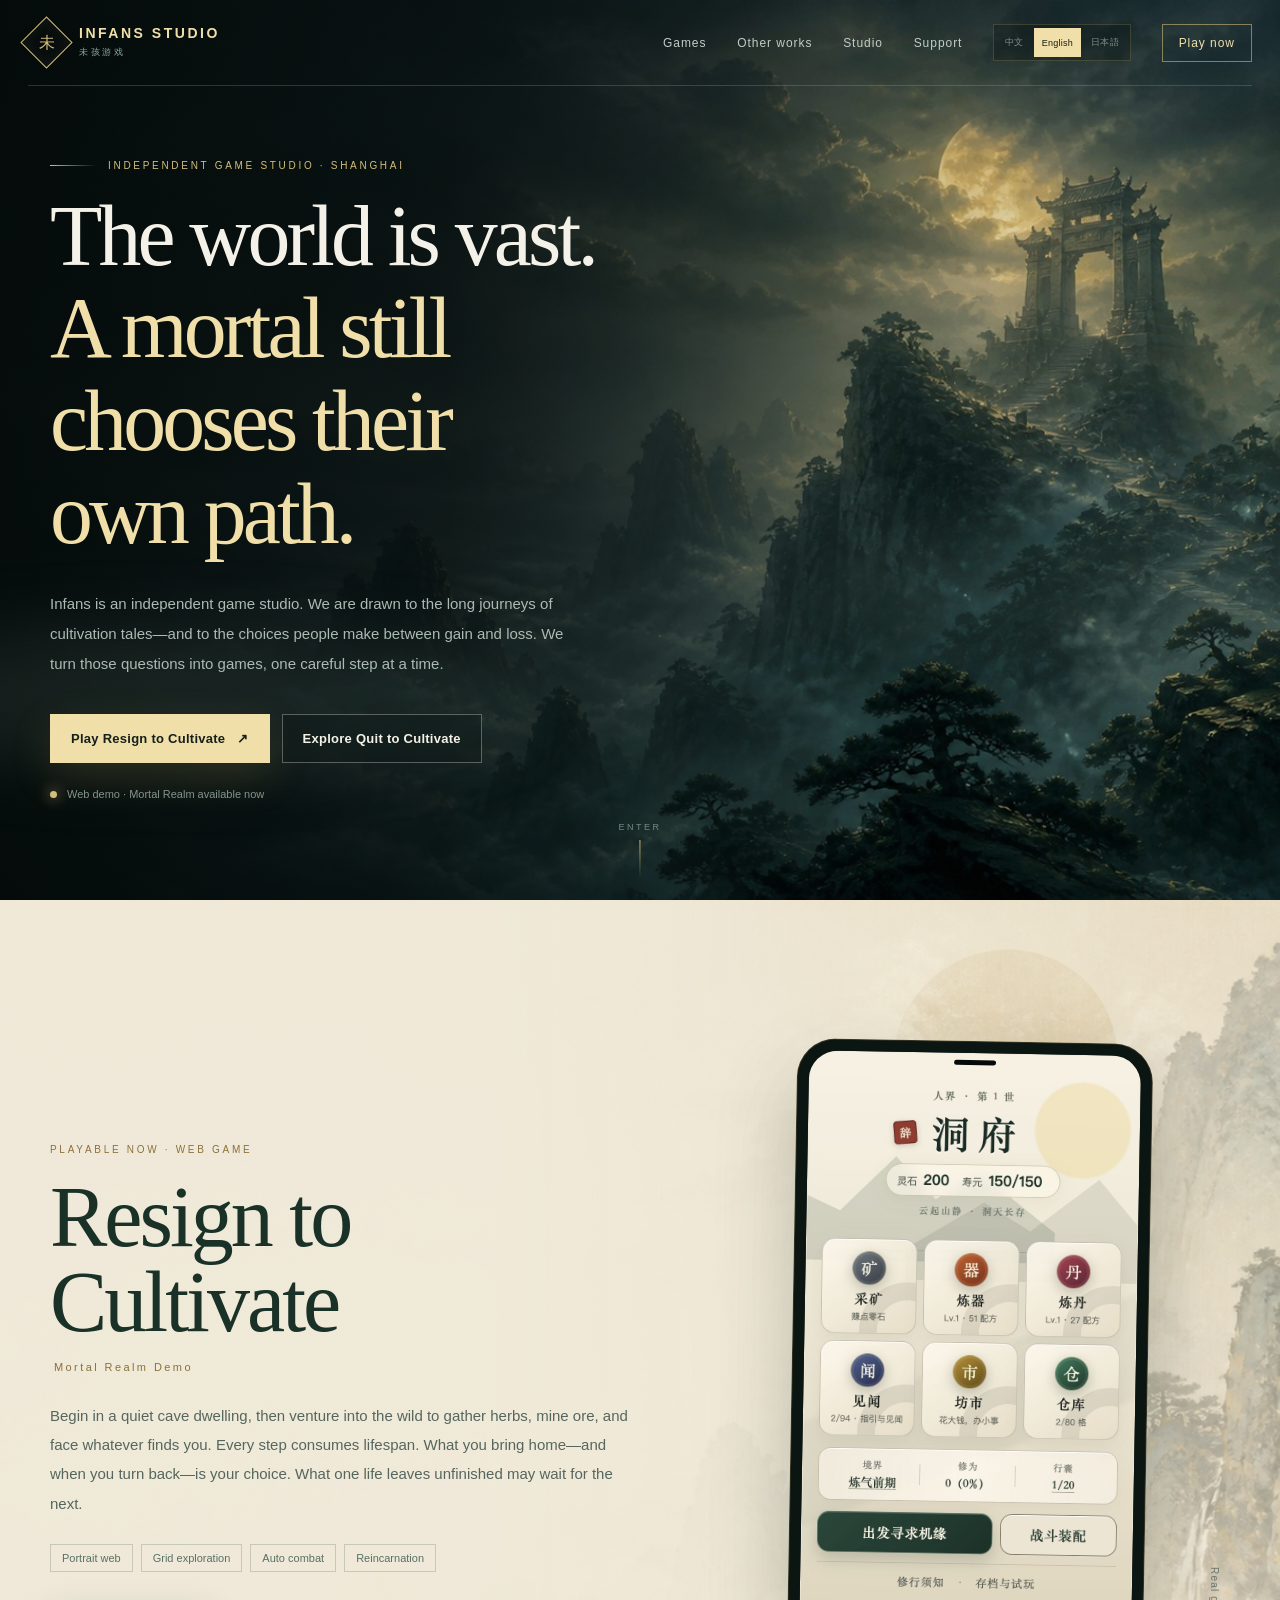
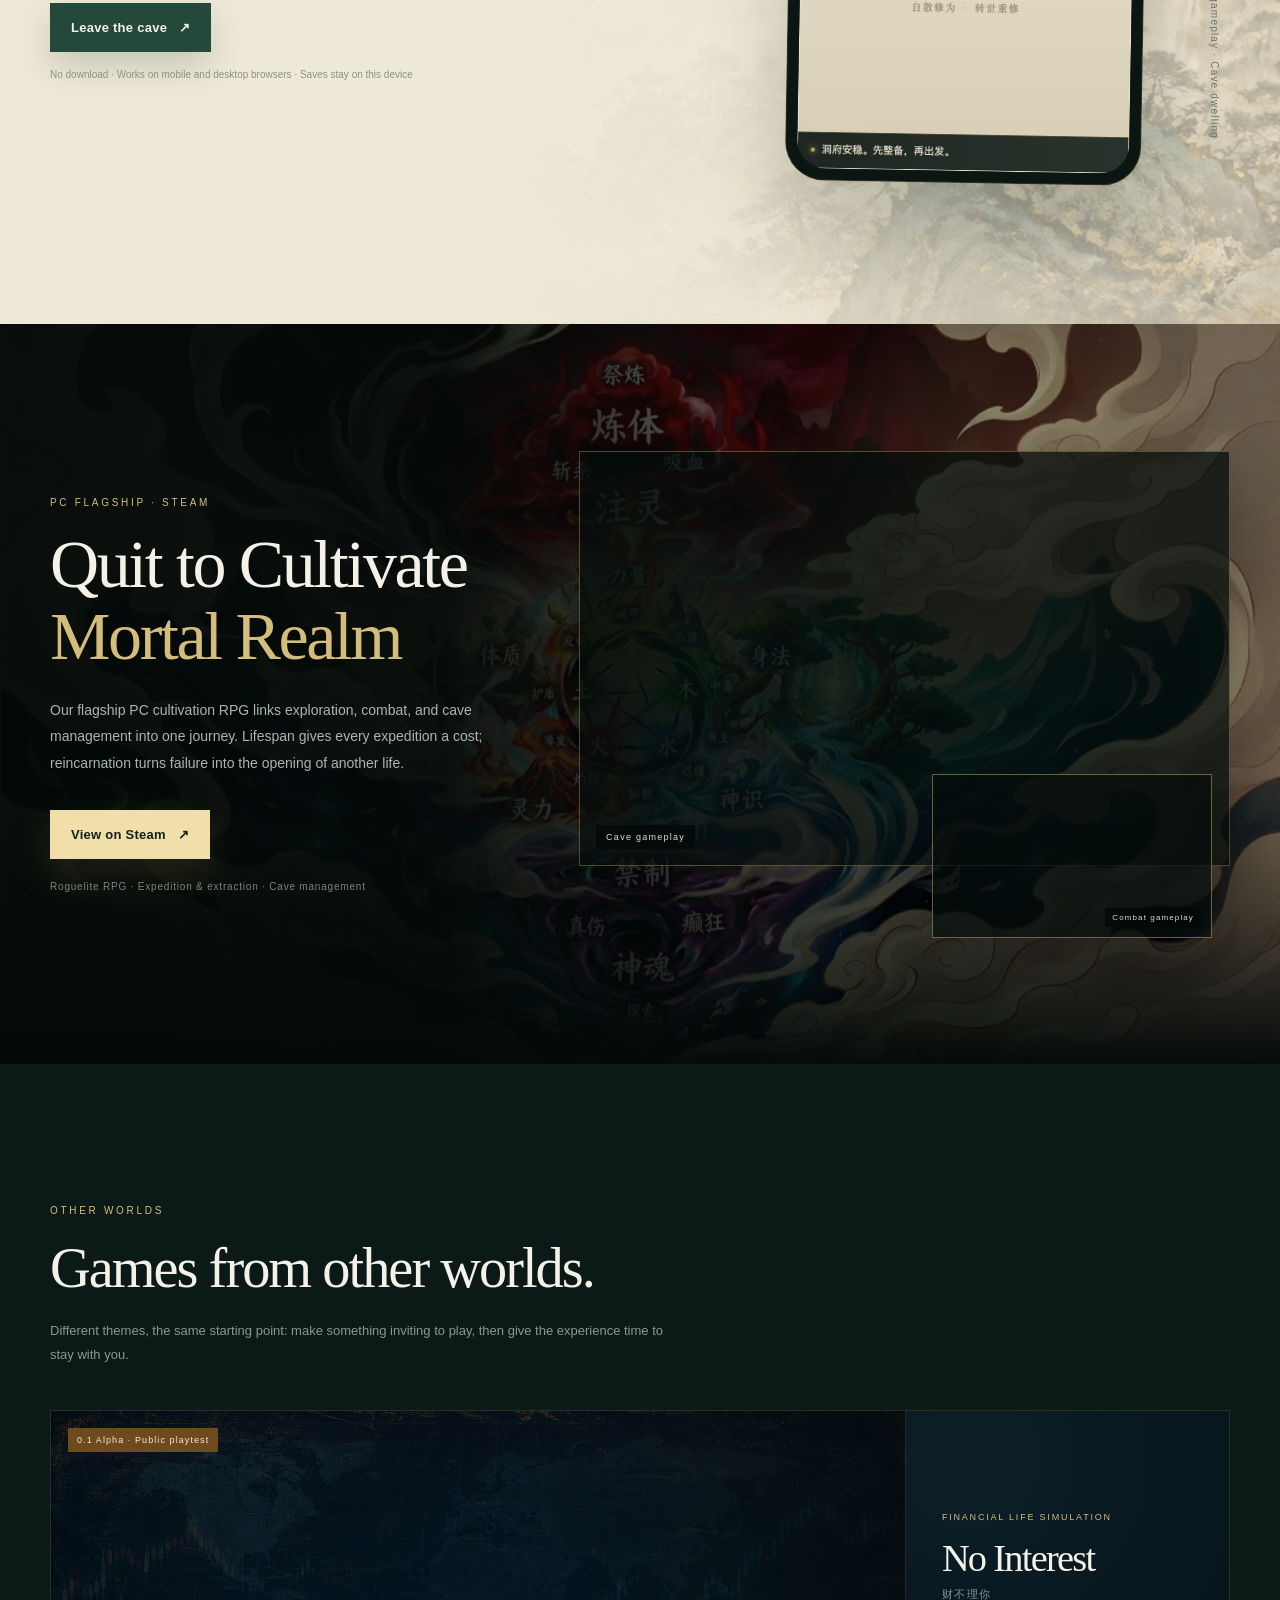
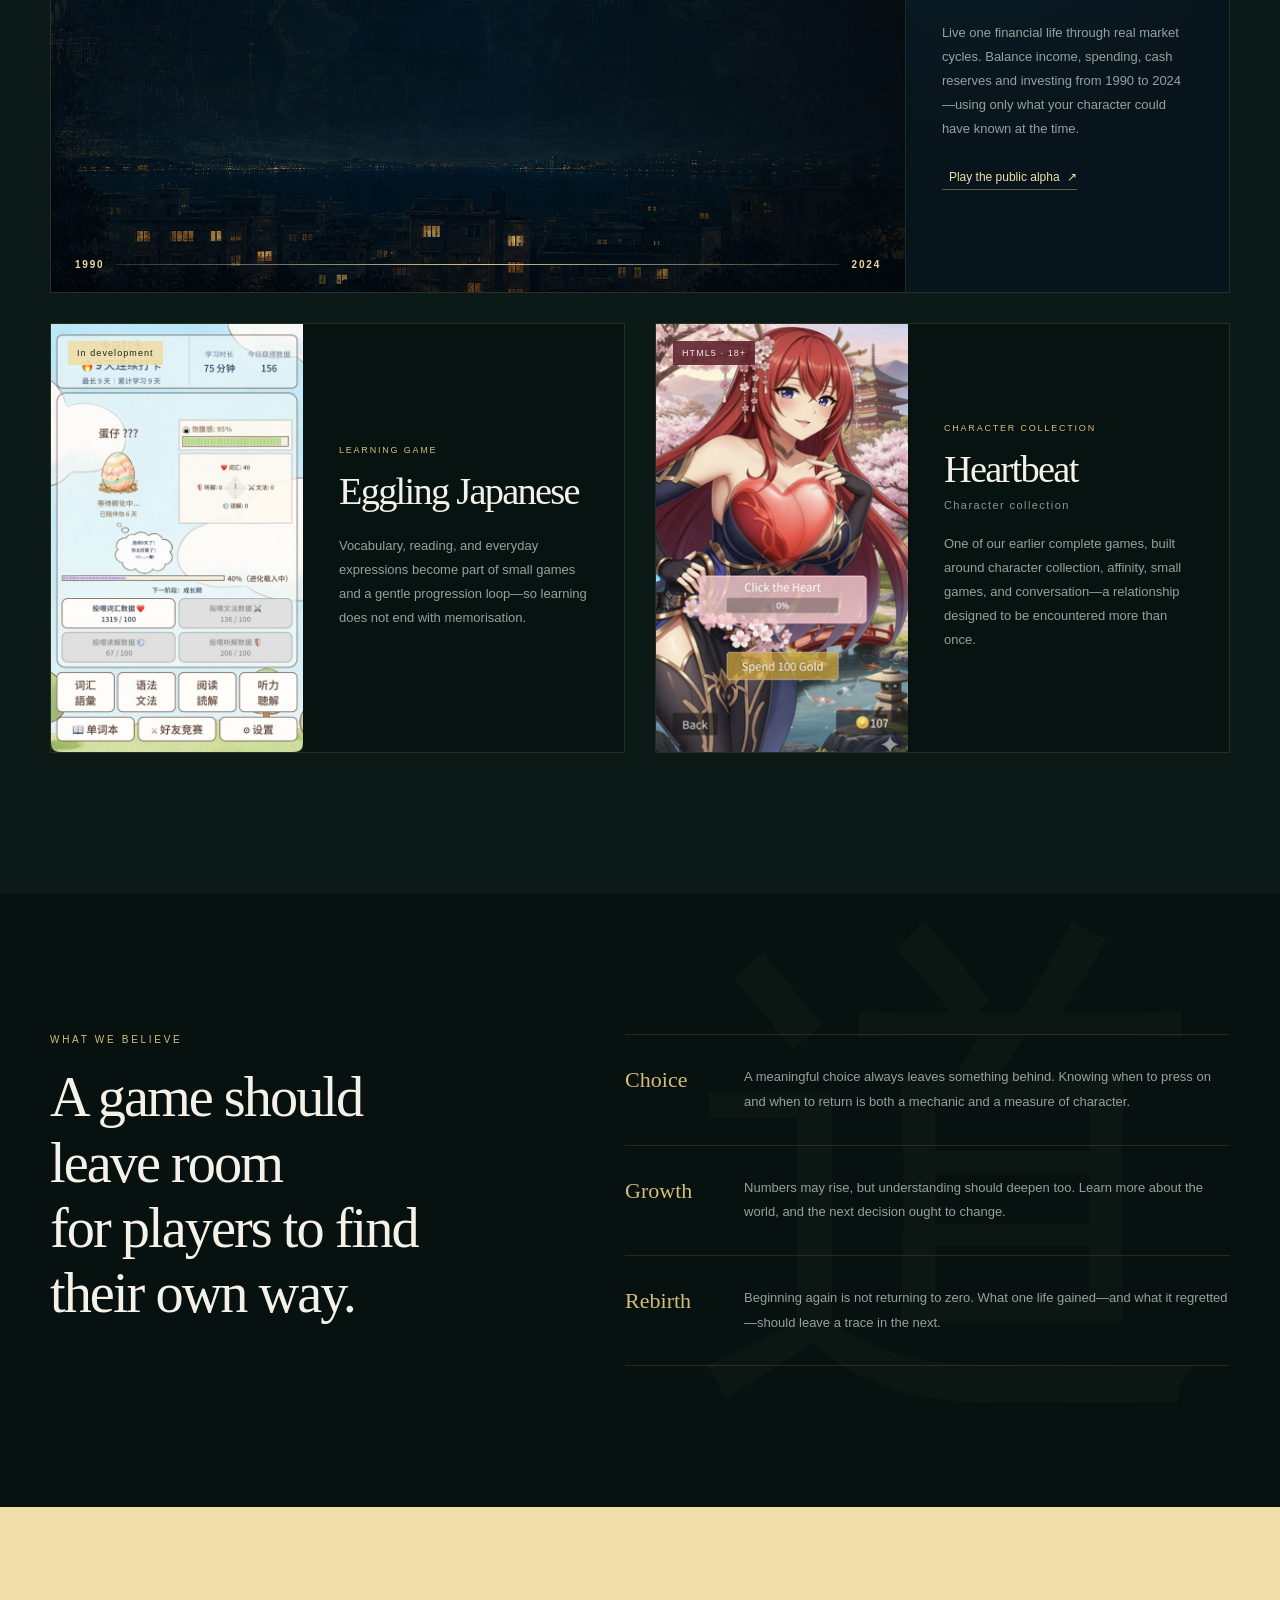
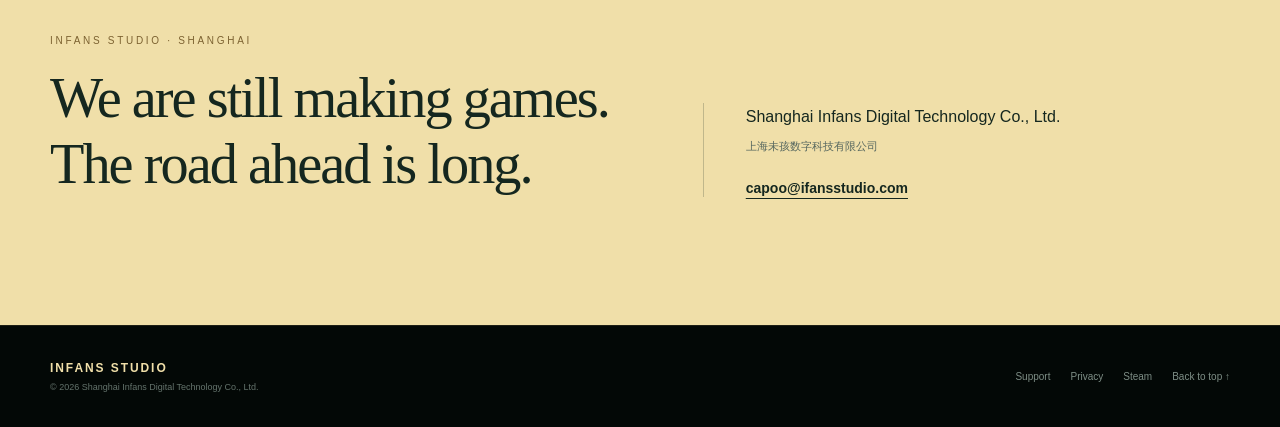
==== index.html @ bfea8c19 "release(website): establish public preview runtime" ====
<!DOCTYPE html>
<html lang="en">
<head>
  <meta charset="UTF-8">
  <meta name="viewport" content="width=device-width, initial-scale=1.0, viewport-fit=cover">
  <meta name="theme-color" content="#07110f">
  <link rel="icon" type="image/png" sizes="32x32" href="favicon-32.png">
  <link rel="icon" type="image/png" sizes="16x16" href="favicon-16.png">
  <link rel="apple-touch-icon" sizes="180x180" href="apple-touch-icon.png">
  <meta name="description" content="Infans Studio is an independent game studio in Shanghai, creating cultivation RPGs and original interactive worlds.">
  <meta property="og:title" content="Infans Studio · 未孩游戏">
  <meta property="og:description" content="In a world this vast, mortals still choose their own path.">
  <meta property="og:type" content="website">
  <title>Infans Studio · Independent Games</title>
  <script>document.documentElement.classList.add('js');</script>
  <link rel="stylesheet" href="css/style.css?v=20260813-1">
</head>
<body class="home-page" data-page="home">
  <a class="skip-link" href="#main-content" data-i18n="common.skip">Skip to main content</a>

  <header class="site-header" id="top">
    <nav class="site-nav" aria-label="Official site navigation" data-i18n-aria="common.nav.label">
      <a class="brand" href="#top" aria-label="Infans Studio home" data-i18n-aria="common.brand.home">
        <span class="brand-seal" aria-hidden="true"><span>未</span></span>
        <span class="brand-name"><strong>INFANS STUDIO</strong><small>未孩游戏</small></span>
      </a>
      <button class="nav-toggle" type="button" aria-expanded="false" aria-controls="site-menu">
        <span class="sr-only" data-i18n="common.nav.open">Open navigation</span><i></i><i></i>
      </button>
      <div class="nav-links" id="site-menu">
        <a href="#games" data-i18n="common.nav.games">Games</a>
        <a href="#works" data-i18n="common.nav.works">Other works</a>
        <a href="#studio" data-i18n="common.nav.studio">Studio</a>
        <a href="support.html" data-i18n="common.nav.support">Support</a>
        <div class="language-switcher" role="group" aria-label="Choose language" data-i18n-aria="common.language.label">
          <button type="button" data-language="zh-CN" lang="zh-CN">中文</button>
          <button type="button" data-language="en" lang="en">English</button>
          <button type="button" data-language="ja" lang="ja">日本語</button>
        </div>
        <a class="nav-cta" href="/games/resign-to-cultivate/" data-i18n="common.nav.play">Play now</a>
      </div>
    </nav>
  </header>

  <main id="main-content">
    <section class="hero" aria-labelledby="hero-title">
      <img class="hero-art" src="images/hero-xianmen.jpg" width="1848" height="851" alt="" fetchpriority="high" decoding="async">
      <canvas class="spirit-canvas" id="spirit-canvas" aria-hidden="true"></canvas>
      <div class="cloud cloud-one" aria-hidden="true"></div>
      <div class="cloud cloud-two" aria-hidden="true"></div>

      <div class="hero-inner page-width">
        <div class="hero-copy" data-reveal>
          <p class="kicker"><span></span><b data-i18n="home.hero.kicker">Independent game studio · Shanghai</b></p>
          <h1 id="hero-title"><span data-i18n="home.hero.title1">In a world this vast,</span><em data-i18n="home.hero.title2">mortals still choose their own path.</em></h1>
          <p class="hero-lead" data-i18n="home.hero.lead">Infans is an independent game studio. We are drawn to the long journeys of cultivation tales—and to the choices people make between gain and loss. We turn those questions into games, one careful step at a time.</p>
          <div class="hero-actions">
            <a class="button button-gold" href="/games/resign-to-cultivate/"><span data-i18n="home.hero.play">Play Resign to Cultivate</span><span aria-hidden="true">↗</span></a>
            <a class="button button-ghost" href="#flagship" data-i18n="home.hero.flagship">Explore Quit to Cultivate</a>
          </div>
          <p class="live-note"><i aria-hidden="true"></i><span data-i18n="home.hero.live">Web demo · Mortal Realm available now</span></p>
        </div>

      </div>
      <a class="scroll-cue" href="#games"><span data-i18n="home.hero.enter">ENTER</span><i aria-hidden="true"></i></a>
    </section>

    <section class="web-game section-pad" id="games" aria-labelledby="web-game-title">
      <img class="web-art" src="images/web-shanshui.jpg" width="1737" height="905" alt="" loading="lazy" decoding="async">
      <div class="page-width feature-grid">
        <div class="feature-copy" data-reveal>
          <p class="section-label" data-i18n="home.web.label">PLAYABLE NOW · WEB GAME</p>
          <h2 id="web-game-title"><span data-i18n="home.web.title">Resign to Cultivate</span><small data-i18n="home.web.subtitle">Mortal Realm Demo</small></h2>
          <p class="section-lead" data-i18n="home.web.lead">Begin in a quiet cave dwelling, then venture into the wild to gather herbs, mine ore, and face whatever finds you. Every step consumes lifespan. What you bring home—and when you turn back—is your choice. What one life leaves unfinished may wait for the next.</p>
          <ul class="tag-list" aria-label="Game features" data-i18n-aria="home.web.features">
            <li data-i18n="home.web.tag1">Portrait web</li><li data-i18n="home.web.tag2">Grid exploration</li><li data-i18n="home.web.tag3">Auto combat</li><li data-i18n="home.web.tag4">Reincarnation</li>
          </ul>
          <a class="button button-jade" href="/games/resign-to-cultivate/"><span data-i18n="home.web.cta">Leave the cave</span><span aria-hidden="true">↗</span></a>
          <p class="platform-note" data-i18n="home.web.platform">No download · Works on mobile and desktop browsers · Saves stay on this device</p>
        </div>

        <div class="phone-stage" data-reveal>
          <div class="game-phone">
            <span class="phone-speaker" aria-hidden="true"></span>
            <img src="images/resign-cave-780x1688.png" width="780" height="1688" alt="Resign to Cultivate cave dwelling gameplay" data-i18n-alt="home.web.alt" decoding="async">
          </div>
          <p class="screenshot-caption" data-i18n="home.web.caption">Real gameplay · Cave dwelling</p>
        </div>
      </div>
    </section>

    <section class="flagship" id="flagship" aria-labelledby="flagship-title">
      <img class="flagship-bg" src="images/luoci-cover-home.jpg" width="1600" height="930" alt="" loading="lazy" decoding="async">
      <div class="flagship-wash" aria-hidden="true"></div>
      <div class="page-width flagship-inner">
        <div class="flagship-copy" data-reveal>
          <p class="section-label" data-i18n="home.flagship.label">PC FLAGSHIP · STEAM</p>
          <h2 id="flagship-title"><span class="title-main" data-i18n="home.flagship.title">Quit to Cultivate</span><span class="title-sub" data-i18n="home.flagship.subtitle">Mortal Realm</span></h2>
          <p data-i18n="home.flagship.lead">Our flagship PC cultivation RPG links exploration, combat, and cave management into one journey. Lifespan gives every expedition a cost; reincarnation turns failure into the opening of another life.</p>
          <div class="flagship-actions">
            <a class="button button-gold" href="https://store.steampowered.com/app/4532280/_/" target="_blank" rel="noopener noreferrer"><span data-i18n="home.flagship.steam">View on Steam</span><span aria-hidden="true">↗</span></a>
            <span data-i18n="home.flagship.tags">Roguelite RPG · Expedition & extraction · Cave management</span>
          </div>
        </div>
        <div class="flagship-gallery" data-reveal aria-label="Quit to Cultivate gameplay gallery" data-i18n-aria="home.flagship.gallery">
          <figure class="flagship-shot flagship-shot-primary">
            <img src="images/luoci-cave-home.jpg" width="1400" height="878" alt="Quit to Cultivate cave dwelling gameplay" data-i18n-alt="home.flagship.caveAlt" loading="lazy" decoding="async">
            <figcaption data-i18n="home.flagship.caveCaption">Cave gameplay</figcaption>
          </figure>
          <figure class="flagship-shot flagship-shot-secondary">
            <img src="images/luoci-battle-home.jpg" width="1200" height="675" alt="Quit to Cultivate combat gameplay" data-i18n-alt="home.flagship.battleAlt" loading="lazy" decoding="async">
            <figcaption data-i18n="home.flagship.battleCaption">Combat gameplay</figcaption>
          </figure>
        </div>
      </div>
    </section>

    <section class="other-works section-pad" id="works" aria-labelledby="works-title">
      <div class="page-width">
        <div class="section-heading" data-reveal>
          <p class="section-label">OTHER WORLDS</p>
          <h2 id="works-title" data-i18n-html="home.works.title">Games from<br class="mobile-only-break"> other worlds.</h2>
          <p data-i18n="home.works.lead">Different themes, the same starting point: make something inviting to play, then give the experience time to stay with you.</p>
        </div>

        <div class="works-grid">
          <article class="work-card no-interest-card" data-reveal>
            <div class="work-media no-interest-media">
              <img src="games/no-interest/assets/financial-life-bg.jpg" width="1680" height="945" alt="No Interest financial life simulation" data-i18n-alt="home.works.noInterestAlt" loading="lazy" decoding="async">
              <span class="work-status" data-i18n="home.works.alpha">0.1 Alpha · Public playtest</span>
              <div class="no-interest-years" aria-hidden="true"><span>1990</span><i></i><span>2024</span></div>
            </div>
            <div class="work-copy">
              <p data-i18n="home.works.noInterestLabel">FINANCIAL LIFE SIMULATION</p>
              <h3><span data-i18n="home.works.noInterestTitle">No Interest</span><small data-i18n="home.works.noInterestSubtitle">财不理你</small></h3>
              <span data-i18n="home.works.noInterestLead">Live one financial life through real market cycles. Balance income, spending, cash reserves and investing from 1990 to 2024—using only what your character could have known at the time.</span>
              <a class="text-link" href="/games/no-interest/"><span data-i18n="home.works.noInterestCta">Play the public alpha</span><span aria-hidden="true">↗</span></a>
            </div>
          </article>

          <article class="work-card egg-card" data-reveal>
            <div class="work-media portrait-media">
              <img src="images/eggjp-home-card.jpg" width="530" height="900" alt="Eggling Japanese home screen gameplay" data-i18n-alt="home.works.eggAlt" loading="lazy" decoding="async">
              <span class="work-status" data-i18n="home.works.dev">In development</span>
            </div>
            <div class="work-copy">
              <p>LEARNING GAME</p>
              <h3 data-i18n="home.works.eggTitle">Eggling Japanese</h3>
              <span data-i18n="home.works.eggLead">Vocabulary, reading, and everyday expressions become part of small games and a gentle progression loop—so learning does not end with memorisation.</span>
            </div>
          </article>

          <article class="work-card heartbeat-card" data-reveal>
            <div class="work-media portrait-media heartbeat-portrait">
              <img src="images/heartbeat-gacha.png" width="250" height="423" alt="Heartbeat character interaction gameplay" data-i18n-alt="home.works.heartAlt" loading="lazy" decoding="async">
              <span class="work-status adult">HTML5 · 18+</span>
            </div>
            <div class="work-copy">
              <p>CHARACTER COLLECTION</p>
              <h3><span data-i18n="home.works.heartTitle">Heartbeat</span><small data-i18n="home.works.heartSubtitle">Character collection</small></h3>
              <span data-i18n="home.works.heartLead">One of our earlier complete games, built around character collection, affinity, small games, and conversation—a relationship designed to be encountered more than once.</span>
            </div>
          </article>
        </div>
      </div>
    </section>

    <section class="belief section-pad" id="studio" aria-labelledby="belief-title">
      <div class="page-width belief-grid">
        <div class="belief-heading" data-reveal>
          <p class="section-label">WHAT WE BELIEVE</p>
          <h2 id="belief-title" data-i18n-html="home.belief.title">A game should leave room<br>for players to find their own way.</h2>
        </div>
        <div class="belief-lines">
          <article data-reveal><span data-i18n="home.belief.choice">Choice</span><p data-i18n="home.belief.choiceLead">A meaningful choice always leaves something behind. Knowing when to press on and when to return is both a mechanic and a measure of character.</p></article>
          <article data-reveal><span data-i18n="home.belief.growth">Growth</span><p data-i18n="home.belief.growthLead">Numbers may rise, but understanding should deepen too. Learn more about the world, and the next decision ought to change.</p></article>
          <article data-reveal><span data-i18n="home.belief.rebirth">Rebirth</span><p data-i18n="home.belief.rebirthLead">Beginning again is not returning to zero. What one life gained—and what it regretted—should leave a trace in the next.</p></article>
        </div>
      </div>
    </section>

    <section class="studio-contact" aria-labelledby="contact-title">
      <div class="page-width contact-inner" data-reveal>
        <div>
          <p class="section-label">INFANS STUDIO · SHANGHAI</p>
          <h2 id="contact-title" data-i18n-html="home.contact.title">We are still making games.<br>The road ahead is long.</h2>
        </div>
        <div class="contact-copy">
          <p data-i18n-html="home.contact.company">Shanghai Infans Digital Technology Co., Ltd.<br><span>上海未孩数字科技有限公司</span></p>
          <a href="mailto:capoo@ifansstudio.com">capoo@ifansstudio.com</a>
        </div>
      </div>
    </section>
  </main>

  <footer class="studio-footer">
    <div class="page-width footer-inner">
      <div><strong>INFANS STUDIO</strong><small data-i18n="common.footer.copyright">© 2026 Shanghai Infans Digital Technology Co., Ltd.</small></div>
      <nav aria-label="Footer navigation" data-i18n-aria="common.footer.label">
        <a href="support.html" data-i18n="common.nav.support">Support</a>
        <a href="privacy.html" data-i18n="common.nav.privacy">Privacy</a>
        <a href="https://store.steampowered.com/app/4532280/_/" target="_blank" rel="noopener noreferrer">Steam</a>
        <a href="#top" data-i18n="common.footer.top">Back to top ↑</a>
      </nav>
    </div>
  </footer>

  <script src="js/i18n.js?v=20260813-1" defer></script>
  <script src="js/site.js?v=20260813-1" defer></script>
</body>
</html>
---- css/style.css ----
:root {
  color-scheme: dark;
  --ink-1000: #030807;
  --ink-950: #07110f;
  --ink-900: #0b1815;
  --ink-850: #10221d;
  --jade-700: #24483a;
  --jade-500: #547f6d;
  --jade-300: #8ba99b;
  --gold-600: #a98a49;
  --gold-400: #d4bd7b;
  --gold-200: #f0dfa9;
  --paper: #f4f1e8;
  --mist: #a7b5ae;
  --line: rgba(212, 189, 123, 0.2);
  --serif: "Songti SC", "STSong", "Noto Serif CJK SC", "Source Han Serif SC", serif;
  --sans: -apple-system, BlinkMacSystemFont, "PingFang SC", "Hiragino Sans GB", "Microsoft YaHei", sans-serif;
  --page: 1180px;
  --ease: cubic-bezier(.22, .75, .18, 1);
}

html[lang="en"] { --serif: Georgia, "Times New Roman", serif; }
html[lang="ja"] {
  --serif: "Yu Mincho", "Hiragino Mincho ProN", "Noto Serif JP", serif;
  --sans: -apple-system, BlinkMacSystemFont, "Hiragino Kaku Gothic ProN", "Yu Gothic", sans-serif;
}

* { box-sizing: border-box; }
html { scroll-behavior: smooth; }
body {
  margin: 0;
  min-width: 320px;
  color: var(--paper);
  background: var(--ink-950);
  font-family: var(--sans);
  -webkit-font-smoothing: antialiased;
  overflow-x: hidden;
}
body.nav-open { overflow: hidden; }
img { display: block; max-width: 100%; height: auto; }
a { color: inherit; }
button, a { touch-action: manipulation; -webkit-tap-highlight-color: transparent; }
button { font: inherit; }
.page-width { width: min(calc(100% - 56px), var(--page)); margin-inline: auto; }
.section-pad { padding-block: clamp(88px, 11vw, 150px); }
.sr-only {
  position: absolute; width: 1px; height: 1px; padding: 0; margin: -1px;
  overflow: hidden; clip: rect(0, 0, 0, 0); white-space: nowrap; border: 0;
}
.skip-link {
  position: fixed; z-index: 200; top: 12px; left: 12px; padding: 10px 14px;
  color: var(--ink-950); background: var(--gold-200); transform: translateY(-160%);
}
.skip-link:focus { transform: none; }
:focus-visible { outline: 2px solid var(--gold-200); outline-offset: 4px; }

/* Navigation */
.site-header { position: absolute; z-index: 100; inset: 0 0 auto; }
.site-nav {
  width: min(calc(100% - 56px), 1280px); min-height: 86px; margin-inline: auto;
  display: flex; align-items: center; justify-content: space-between; gap: 28px;
  border-bottom: 1px solid rgba(212, 189, 123, .22);
}
.brand { display: inline-flex; align-items: center; gap: 14px; text-decoration: none; }
.brand-seal {
  width: 37px; height: 37px; display: grid; place-items: center; color: var(--gold-400);
  border: 1px solid currentColor; transform: rotate(45deg); box-shadow: inset 0 0 18px rgba(212,189,123,.08);
}
.brand-seal span { transform: rotate(-45deg); font: 16px/1 var(--serif); }
.brand-name strong { display: block; color: var(--gold-200); font: 600 14px/1 var(--sans); letter-spacing: .18em; }
.brand-name small { display: block; margin-top: 6px; color: var(--jade-300); font-size: 9px; letter-spacing: .28em; }
.nav-links { display: flex; align-items: center; gap: clamp(18px, 2.4vw, 34px); }
.nav-links a { color: #c3cdc8; font-size: 12px; letter-spacing: .08em; text-decoration: none; transition: color .2s ease; }
.nav-links a:hover { color: var(--gold-200); }
.nav-links .nav-cta { min-height: 38px; padding: 0 16px; display: inline-flex; align-items: center; border: 1px solid rgba(212,189,123,.58); color: var(--gold-200); }
.language-switcher { display: flex; align-items: center; gap: 2px; padding: 3px; border: 1px solid rgba(212,189,123,.2); background: rgba(3,9,8,.22); }
.language-switcher button { min-height: 29px; padding: 0 8px; border: 0; color: #819088; background: transparent; cursor: pointer; font-size: 9px; letter-spacing: .03em; transition: color .2s ease, background .2s ease; }
.language-switcher button:hover { color: var(--gold-200); }
.language-switcher button.is-active { color: #152019; background: var(--gold-200); }
.nav-toggle { display: none; width: 44px; height: 44px; padding: 0; border: 0; color: var(--gold-400); background: transparent; }
.nav-toggle i { display: block; width: 22px; height: 1px; margin: 6px auto; background: currentColor; transition: transform .25s ease; }

/* Shared type and actions */
.kicker, .section-label { margin: 0 0 20px; color: var(--gold-400); font-size: 10px; letter-spacing: .27em; text-transform: uppercase; }
.mobile-only-break { display: none; }
.kicker { display: flex; align-items: center; gap: 12px; }
.kicker b { font: inherit; }
.kicker span { width: 46px; height: 1px; background: linear-gradient(90deg, var(--gold-400), transparent); }
.button {
  min-height: 49px; padding: 0 20px; display: inline-flex; align-items: center; justify-content: center; gap: 12px;
  border: 1px solid transparent; color: inherit; font-size: 13px; font-weight: 600; letter-spacing: .02em;
  text-decoration: none; transition: transform .22s var(--ease), box-shadow .22s ease, color .22s ease, border-color .22s ease;
}
.button:hover { transform: translateY(-2px); }
.button-gold { color: #152019; background: var(--gold-200); box-shadow: 0 14px 40px rgba(180,145,70,.18); }
.button-gold:hover { box-shadow: 0 18px 48px rgba(180,145,70,.28); }
.button-ghost { color: var(--paper); border-color: rgba(244,241,232,.32); background: rgba(5,13,11,.18); backdrop-filter: blur(12px); }
.button-ghost:hover { color: var(--gold-200); border-color: rgba(212,189,123,.65); }
.button-jade { color: var(--paper); border-color: var(--jade-700); background: var(--jade-700); box-shadow: 0 14px 36px rgba(20,53,42,.2); }

/* Hero: the one maximal gesture */
.hero {
  position: relative; min-height: max(760px, 100svh); isolation: isolate; overflow: hidden;
  color: var(--paper); background: #06110f;
}
.hero-art { position: absolute; z-index: -5; inset: 0; width: 100%; height: 100%; object-fit: cover; object-position: 58% center; }
.spirit-canvas { position: absolute; z-index: -1; inset: 0; width: 100%; height: 100%; opacity: .85; pointer-events: none; }
.hero::before {
  content: ""; position: absolute; z-index: -3; inset: 0; pointer-events: none;
  background: linear-gradient(90deg, rgba(3,9,8,.92) 0%, rgba(3,9,8,.72) 35%, rgba(3,9,8,.17) 68%, rgba(3,9,8,.06));
}
.cloud { position: absolute; z-index: -2; width: 57%; height: 135px; border-radius: 50%; background: rgba(141,169,155,.13); filter: blur(36px); animation: cloud-drift 15s ease-in-out infinite alternate; }
.cloud-one { left: -15%; bottom: 15%; }
.cloud-two { right: -18%; bottom: 27%; animation-delay: -7s; }
.hero-inner { min-height: max(760px, 100svh); padding: 150px 0 90px; display: flex; align-items: center; }
.hero-copy { position: relative; z-index: 4; width: min(53%, 650px); }
.hero h1 { margin: 0; font: 500 clamp(52px, 6.7vw, 88px)/1.08 var(--serif); letter-spacing: -.075em; text-wrap: balance; }
.hero h1 em { display: block; color: var(--gold-200); font-style: normal; }
.hero-lead { max-width: 520px; margin: 28px 0 0; color: #abbab3; font-size: 15px; line-height: 2; }
.hero-actions { margin-top: 35px; display: flex; flex-wrap: wrap; gap: 12px; }
.live-note { margin: 25px 0 0; display: flex; align-items: center; gap: 10px; color: #83948c; font-size: 11px; }
.live-note i { width: 7px; height: 7px; border-radius: 50%; background: var(--gold-400); box-shadow: 0 0 14px var(--gold-400); animation: pulse 2.2s ease-in-out infinite; }
.portal-stage { position: relative; min-height: 520px; display: grid; place-items: center; will-change: transform; transition: transform .25s ease-out; }
.portal-glow { position: absolute; width: 96%; aspect-ratio: 1; border-radius: 50%; background: radial-gradient(circle, rgba(118,172,150,.2), transparent 62%); animation: breathe 6s ease-in-out infinite; }
.portal { position: relative; width: min(86%, 410px); aspect-ratio: .78; border: 1px solid rgba(212,189,123,.63); border-bottom: 0; border-radius: 220px 220px 0 0; background: linear-gradient(180deg, rgba(92,140,122,.07), rgba(2,12,9,.46)); box-shadow: inset 0 0 0 9px rgba(212,189,123,.025), 0 0 80px rgba(74,132,108,.16); }
.portal::before { content: ""; position: absolute; inset: 8% 8% 0; border: 1px solid rgba(212,189,123,.24); border-bottom: 0; border-radius: 200px 200px 0 0; }
.portal::after { content: ""; position: absolute; width: 145%; height: 1px; left: -22%; bottom: 0; background: linear-gradient(90deg, transparent, var(--gold-400), transparent); }
.portal-ring { position: absolute; top: 25%; left: 18%; width: 64%; aspect-ratio: 1; border-radius: 50%; border: 1px dashed rgba(212,189,123,.42); animation: spin 25s linear infinite; }
.portal-ring::before, .portal-ring::after { content: ""; position: absolute; inset: 11%; border-radius: 50%; border-top: 1px solid var(--gold-400); border-right: 1px solid transparent; border-bottom: 1px solid rgba(118,172,150,.3); }
.portal-ring::after { inset: 24%; border-left: 1px solid rgba(212,189,123,.25); animation: spin 14s linear infinite reverse; }
.ring-two { top: 33%; left: 27%; width: 46%; animation-direction: reverse; animation-duration: 34s; }
.portal-land { position: absolute; inset: 35% 12% 0; overflow: hidden; opacity: .85; }
.portal-land i { position: absolute; width: 90px; aspect-ratio: 1; border-radius: 50%; top: 4%; left: calc(50% - 45px); background: var(--gold-400); box-shadow: 0 0 42px rgba(212,189,123,.32); opacity: .72; }
.portal-land b { position: absolute; inset: auto -20% 0; height: 70%; background: linear-gradient(155deg, #24483a, #081410 73%); clip-path: polygon(0 100%,10% 62%,22% 78%,38% 19%,53% 75%,67% 42%,79% 76%,91% 29%,100% 58%,100% 100%); }
.portal-seal { position: absolute; z-index: 3; left: 50%; bottom: 25%; width: 88px; height: 88px; margin-left: -44px; display: grid; place-items: center; color: var(--gold-200); border: 1px solid var(--gold-400); background: rgba(7,20,16,.78); transform: rotate(45deg); box-shadow: 0 0 32px rgba(212,189,123,.22); }
.portal-seal span { transform: rotate(-45deg); text-align: center; font: 16px/1.45 var(--serif); }
.scroll-cue { position: absolute; z-index: 6; left: 50%; bottom: 22px; display: grid; justify-items: center; gap: 8px; color: #758880; font-size: 9px; letter-spacing: .28em; text-decoration: none; transform: translateX(-50%); }
.scroll-cue i { width: 1px; height: 38px; background: linear-gradient(var(--gold-400), transparent); }

/* Web game */
.web-game { position: relative; overflow: hidden; color: #193127; background: #ebe5d5; }
.web-art { position: absolute; z-index: 0; inset: 0; width: 100%; height: 100%; object-fit: cover; object-position: 56% center; opacity: .5; }
.web-game::before { content: ""; position: absolute; z-index: 1; inset: 0; background: linear-gradient(90deg, rgba(239,233,216,.97) 0 39%, rgba(239,233,216,.8) 57%, rgba(239,233,216,.4) 78%, rgba(239,233,216,.2)); }
.feature-grid { position: relative; z-index: 2; display: grid; grid-template-columns: minmax(0, 1fr) minmax(390px, .88fr); align-items: center; gap: clamp(42px, 5vw, 72px); }
.feature-copy { max-width: 590px; }
.web-game .section-label { color: #8b713a; }
.feature-copy h2 { margin: 0; font: 500 clamp(55px, 7vw, 86px)/.98 var(--serif); letter-spacing: -.08em; }
.feature-copy h2 small { display: block; margin: 18px 0 0 4px; color: #8b713a; font: 500 11px/1 var(--sans); letter-spacing: .22em; }
.section-lead { margin: 28px 0 0; color: #56665e; font-size: 15px; line-height: 1.95; }
.tag-list { margin: 26px 0 31px; padding: 0; display: flex; flex-wrap: wrap; gap: 8px; list-style: none; }
.tag-list li { padding: 7px 11px; border: 1px solid rgba(36,72,58,.2); color: #587064; font-size: 11px; }
.platform-note { margin: 17px 0 0; color: #899188; font-size: 10px; }
.phone-stage { position: relative; min-height: 710px; display: grid; place-items: center; }
.game-phone { position: relative; z-index: 2; width: min(88%, 356px); padding: 11px; border: 1px solid rgba(89,79,52,.55); border-radius: 39px; background: #0b1512; box-shadow: 0 35px 80px rgba(26,46,37,.24); transform: rotate(1deg); }
.game-phone img { width: 100%; border-radius: 29px; background: #111916; }
.phone-speaker { position: absolute; z-index: 4; top: 18px; left: 50%; width: 42px; height: 5px; border-radius: 5px; background: #050908; transform: translateX(-50%); }
.screenshot-caption { position: absolute; right: 0; bottom: 6%; color: #6d786f; font-size: 10px; letter-spacing: .12em; writing-mode: vertical-rl; }

/* Flagship */
.flagship { position: relative; min-height: 740px; overflow: hidden; isolation: isolate; background: #06100e; }
.flagship-bg { position: absolute; z-index: -4; inset: 0; width: 100%; height: 100%; object-fit: cover; object-position: 52% 45%; filter: saturate(.72) contrast(1.05); }
.flagship-wash { position: absolute; z-index: -3; inset: 0; background: linear-gradient(90deg, rgba(3,9,8,.96) 0 35%, rgba(3,9,8,.62) 57%, rgba(3,9,8,.32)), linear-gradient(0deg, rgba(3,9,8,.96), transparent 35%); }
.flagship::before { content: ""; position: absolute; z-index: -2; inset: 0; background: radial-gradient(circle at 78% 24%, rgba(212,189,123,.2), transparent 20%); }
.flagship-inner { min-height: 740px; padding-block: 96px; display: grid; grid-template-columns: minmax(360px, .82fr) minmax(0, 1.18fr); align-items: center; gap: clamp(52px, 6vw, 78px); }
.flagship-copy h2 { margin: 0; max-width: 540px; font: 500 clamp(48px, 5.35vw, 68px)/1.06 var(--serif); letter-spacing: -.065em; }
.flagship-copy h2 .title-main, .flagship-copy h2 .title-sub { display: block; }
.flagship-copy h2 .title-sub { color: var(--gold-400); }
.flagship-copy > p:not(.section-label) { max-width: 520px; margin: 25px 0 0; color: #a9b7b0; font-size: 14px; line-height: 1.9; }
.flagship-actions { margin-top: 33px; display: flex; align-items: center; flex-wrap: wrap; gap: 22px; }
.flagship-actions > span { color: #75867e; font-size: 10px; letter-spacing: .08em; }
.flagship-gallery { position: relative; width: 100%; max-width: 680px; padding-bottom: 72px; justify-self: end; }
.flagship-shot { position: relative; margin: 0; border: 1px solid rgba(212,189,123,.35); background: rgba(5,13,11,.76); box-shadow: 0 30px 90px rgba(0,0,0,.42); }
.flagship-shot img { width: 100%; height: auto; object-fit: cover; }
.flagship-shot-primary { padding: 8px; }
.flagship-shot-primary img { aspect-ratio: 1400/878; }
.flagship-shot figcaption { position: absolute; left: 16px; bottom: 16px; padding: 7px 10px; color: #d9dfdb; background: rgba(3,9,8,.76); backdrop-filter: blur(8px); font-size: 9px; letter-spacing: .14em; }
.flagship-shot-secondary { position: absolute; z-index: 2; right: 18px; bottom: 0; width: 43%; padding: 6px; border-color: rgba(212,189,123,.48); }
.flagship-shot-secondary img { aspect-ratio: 16/9; }
.flagship-shot-secondary figcaption { left: auto; right: 10px; bottom: 10px; padding: 5px 7px; font-size: 8px; }

/* Other works */
.other-works { color: var(--paper); background: #0c1a17; }
.section-heading { max-width: 920px; margin-bottom: 44px; }
.section-heading h2, .belief h2, .studio-contact h2 { margin: 0; font: 500 clamp(40px, 4.4vw, 58px)/1.16 var(--serif); letter-spacing: -.055em; text-wrap: balance; }
.section-heading > p:last-child { max-width: 630px; margin: 18px 0 0; color: #899991; font-size: 13px; line-height: 1.8; }
.works-grid { display: grid; grid-template-columns: 1fr 1fr; gap: 30px; }
.work-card { min-height: 420px; display: grid; grid-template-columns: minmax(190px, .88fr) minmax(0, 1.12fr); overflow: hidden; border: 1px solid rgba(212,189,123,.16); background: rgba(5,13,11,.55); transition: transform .35s var(--ease), border-color .35s ease, box-shadow .35s ease; }
.work-card:hover { transform: translateY(-5px); border-color: rgba(212,189,123,.38); box-shadow: 0 24px 70px rgba(0,0,0,.22); }
.work-media { position: relative; overflow: hidden; min-height: 100%; background: #111b18; }
.work-media img { width: 100%; height: 100%; object-fit: cover; transition: transform .7s var(--ease); }
.work-card:hover .work-media img { transform: scale(1.025); }
.portrait-media img { object-position: center 20%; }
.work-status { position: absolute; top: 17px; left: 17px; padding: 7px 9px; color: #16251e; background: rgba(240,223,169,.92); font-size: 9px; letter-spacing: .12em; }
.work-status.adult { color: #f3e8e8; background: rgba(98,38,48,.9); }
.work-copy { padding: clamp(26px, 2.8vw, 38px); display: flex; flex-direction: column; justify-content: center; align-items: flex-start; }
.work-copy > p { margin: 0 0 15px; color: var(--gold-400); font-size: 9px; letter-spacing: .2em; }
.work-copy h3 { margin: 0; font: 500 clamp(30px, 3vw, 42px)/1.12 var(--serif); letter-spacing: -.045em; }
.work-copy h3 small { display: block; margin-top: 9px; color: #87988f; font: 500 11px/1 var(--sans); letter-spacing: .13em; }
.work-copy > span { margin-top: 21px; color: #93a39b; font-size: 13px; line-height: 1.85; }
.text-link { margin-top: 29px; padding-bottom: 5px; border-bottom: 1px solid rgba(212,189,123,.45); color: var(--gold-200); font-size: 12px; text-decoration: none; }
.text-link span { margin-left: 7px; }
.content-warning { margin-top: 12px; color: #72837a; font-size: 9px; }
.heartbeat-card { grid-template-columns: minmax(190px, .88fr) minmax(0, 1.12fr); }
.no-interest-card { grid-column: 1 / -1; grid-template-columns: minmax(0, 1.45fr) minmax(310px, .55fr); min-height: 380px; background: #07141c; }
.no-interest-media::after { content: ""; position: absolute; inset: 0; background: linear-gradient(90deg, rgba(3,10,14,.1), rgba(3,10,14,.05) 55%, rgba(3,10,14,.72)); pointer-events: none; }
.no-interest-media img { object-position: center 64%; }
.no-interest-media .work-status { z-index: 1; color: #f2ead1; background: rgba(126,82,31,.88); }
.no-interest-years { position: absolute; z-index: 1; left: 24px; right: 24px; bottom: 22px; display: grid; grid-template-columns: auto 1fr auto; align-items: center; gap: 13px; color: #e9d8a7; font: 600 10px/1 var(--sans); letter-spacing: .18em; text-shadow: 0 2px 8px rgba(0,0,0,.65); }
.no-interest-years i { height: 1px; background: linear-gradient(90deg, rgba(233,216,167,.18), rgba(233,216,167,.9), rgba(233,216,167,.18)); }
.no-interest-card .work-copy { border-left: 1px solid rgba(212,189,123,.13); background: radial-gradient(circle at 20% 10%, rgba(37,92,101,.15), transparent 58%); }

/* Belief and contact */
.belief { position: relative; background: #07110f; }
.belief::before { content: "道"; position: absolute; right: 4vw; top: 2%; color: rgba(212,189,123,.025); font: 500 min(42vw, 560px)/1 var(--serif); pointer-events: none; }
.belief-grid { display: grid; grid-template-columns: .85fr 1.15fr; gap: clamp(60px, 10vw, 145px); }
.belief-heading { position: sticky; top: 70px; align-self: start; }
.belief-lines { display: grid; }
.belief-lines article { padding: 30px 0; display: grid; grid-template-columns: 95px 1fr; gap: 24px; border-top: 1px solid rgba(212,189,123,.14); }
.belief-lines article:last-child { border-bottom: 1px solid rgba(212,189,123,.14); }
.belief-lines span { color: var(--gold-400); font: 500 22px/1.4 var(--serif); }
.belief-lines p { margin: 0; color: #93a39b; font-size: 13px; line-height: 1.9; }
.studio-contact { padding-block: clamp(85px, 10vw, 130px); color: #15271f; background: var(--gold-200); }
.studio-contact .section-label { color: #7c6231; }
.contact-inner { display: grid; grid-template-columns: 1.05fr .95fr; align-items: end; gap: 70px; }
.contact-copy { padding-left: 42px; border-left: 1px solid rgba(21,39,31,.22); }
.contact-copy p { margin: 0; line-height: 1.7; }
.contact-copy p span { color: #56675f; font-size: 11px; }
.contact-copy a { display: inline-block; margin-top: 22px; color: #15271f; font-size: 14px; font-weight: 700; text-underline-offset: 5px; }

/* Footer */
.studio-footer { padding-block: 35px; border-top: 1px solid rgba(212,189,123,.12); background: #030806; }
.footer-inner { display: flex; align-items: center; justify-content: space-between; gap: 26px; }
.footer-inner strong { display: block; color: var(--gold-200); font-size: 12px; letter-spacing: .16em; }
.footer-inner small { display: block; margin-top: 7px; color: #64736c; font-size: 9px; }
.footer-inner nav { display: flex; flex-wrap: wrap; gap: 20px; }
.footer-inner a { color: #7e8e86; font-size: 10px; text-decoration: none; }
.footer-inner a:hover { color: var(--gold-200); }

/* Policy and support pages */
.subpage { min-height: 100vh; background: radial-gradient(circle at 75% 8%, rgba(83,132,111,.15), transparent 28%), var(--ink-950); }
.subpage .site-header { position: relative; background: rgba(3,8,6,.65); }
.subpage-header { position: relative; min-height: 410px; overflow: hidden; border-bottom: 1px solid var(--line); background: linear-gradient(155deg, #07110f, #10251f); }
.subpage-header::before { content: ""; position: absolute; width: 460px; aspect-ratio: 1; top: -180px; right: 8%; border: 1px solid rgba(212,189,123,.15); border-radius: 50%; box-shadow: 0 0 0 35px rgba(212,189,123,.025), 0 0 0 70px rgba(212,189,123,.018); }
.subpage-hero { position: relative; width: min(calc(100% - 56px), var(--page)); min-height: 325px; margin-inline: auto; display: flex; flex-direction: column; justify-content: center; }
.subpage-hero h1 { margin: 0; font: 500 clamp(48px, 7vw, 82px)/1 var(--serif); letter-spacing: -.06em; }
.subpage-hero > p:last-child { max-width: 660px; margin: 24px 0 0; color: #9aaba2; font-size: 14px; line-height: 1.9; }
.content-shell { width: min(calc(100% - 56px), 920px); margin-inline: auto; padding-block: 72px 105px; }
.policy-layout, .support-layout { display: grid; gap: 18px; }
.policy-card, .support-card { padding: clamp(26px, 4vw, 43px); border: 1px solid rgba(212,189,123,.14); background: rgba(11,26,22,.7); }
.policy-card h2, .support-card h2 { margin: 0 0 17px; color: var(--gold-200); font: 500 24px/1.25 var(--serif); }
.policy-card h3, .support-card h3 { margin: 0; font-size: 14px; }
.policy-card p, .policy-card li, .support-card p { color: #9bacA3; font-size: 13px; line-height: 1.9; }
.policy-card a, .support-card a { color: var(--gold-200); text-underline-offset: 4px; }
.policy-card .muted, .support-card .muted { color: #73847b; }
.faq-list { display: grid; gap: 23px; }
.faq-list article + article { padding-top: 23px; border-top: 1px solid rgba(212,189,123,.11); }
.subpage .studio-footer { margin-top: auto; }

html[lang="en"] .hero h1 { letter-spacing: -.045em; }
html[lang="en"] .feature-copy h2,
html[lang="en"] .flagship-copy h2,
html[lang="en"] .section-heading h2,
html[lang="en"] .belief h2,
html[lang="en"] .studio-contact h2 { letter-spacing: -.035em; }
html[lang="ja"] .hero h1,
html[lang="ja"] .feature-copy h2,
html[lang="ja"] .flagship-copy h2,
html[lang="ja"] .section-heading h2,
html[lang="ja"] .belief h2,
html[lang="ja"] .studio-contact h2 { letter-spacing: -.025em; }

/* Progressive motion */
.js [data-reveal] { opacity: 0; transform: translateY(24px); transition: opacity .8s var(--ease), transform .8s var(--ease); }
.js [data-reveal].is-visible { opacity: 1; transform: none; }
@keyframes spin { to { transform: rotate(360deg); } }
@keyframes breathe { 50% { opacity: .62; transform: scale(1.05); } }
@keyframes cloud-drift { to { transform: translateX(90px) scale(1.08); } }
@keyframes pulse { 50% { opacity: .45; transform: scale(.84); } }

@media (max-width: 1050px) {
  .feature-grid { gap: 45px; }
  .flagship-inner { grid-template-columns: 1fr; gap: 10px; }
  .flagship-gallery { width: min(680px, 82%); margin-left: auto; }
  .work-card, .heartbeat-card { grid-template-columns: minmax(170px, .88fr) minmax(0, 1.12fr); }
  .no-interest-card { grid-template-columns: minmax(0, 1.25fr) minmax(300px, .75fr); }
}

@media (min-width: 981px) and (max-height: 780px) {
  .hero, .hero-inner { min-height: 100svh; }
  .hero-inner { padding: 112px 0 44px; }
  .hero h1 { font-size: clamp(52px, 5.75vw, 74px); }
  .hero-lead { margin-top: 20px; line-height: 1.75; }
  .hero-actions { margin-top: 24px; }
  .live-note { margin-top: 16px; }
  .scroll-cue { bottom: 12px; }
}

@media (max-width: 980px) {
  .site-nav { min-height: 70px; }
  .nav-toggle { display: block; }
  .nav-links {
    position: fixed; z-index: 120; inset: 70px 0 auto; max-height: 0; padding: 0 18px; display: grid; gap: 0;
    visibility: hidden; pointer-events: none; overflow: hidden; border-bottom: 1px solid transparent; background: rgba(4,12,9,.97); backdrop-filter: blur(18px);
    transition: max-height .35s var(--ease), padding .35s var(--ease), border-color .35s ease;
  }
  .nav-links a { min-height: 48px; display: flex; align-items: center; border-bottom: 1px solid rgba(212,189,123,.09); }
  .nav-links .nav-cta { margin: 10px 0; justify-content: center; }
  .nav-links .language-switcher { min-height: 52px; margin-top: 6px; border-color: rgba(212,189,123,.12); }
  .nav-links .language-switcher button { min-height: 44px; flex: 1; }
  .nav-open .nav-links { max-height: 470px; padding-block: 10px 16px; visibility: visible; pointer-events: auto; border-color: var(--line); }
  .nav-open .nav-toggle i:first-of-type { transform: translateY(3.5px) rotate(45deg); }
  .nav-open .nav-toggle i:last-of-type { transform: translateY(-3.5px) rotate(-45deg); }
}

@media (max-width: 760px) {
  .page-width, .site-nav, .subpage-hero, .content-shell { width: min(calc(100% - 36px), var(--page)); }
  .site-nav { min-height: 70px; }
  .brand-name strong { font-size: 12px; }
  .brand-name small { font-size: 8px; }
  .brand-seal { width: 32px; height: 32px; }
  .nav-toggle { display: block; }
  .nav-links {
    position: fixed; z-index: 120; inset: 70px 0 auto; max-height: 0; padding: 0 18px; display: grid; gap: 0;
    visibility: hidden; pointer-events: none; overflow: hidden; border-bottom: 1px solid transparent; background: rgba(4,12,9,.97); backdrop-filter: blur(18px);
    transition: max-height .35s var(--ease), padding .35s var(--ease), border-color .35s ease;
  }
  .nav-links a { min-height: 48px; display: flex; align-items: center; border-bottom: 1px solid rgba(212,189,123,.09); }
  .nav-links .nav-cta { margin: 10px 0; justify-content: center; }
  .nav-open .nav-links { max-height: 470px; padding-block: 10px 16px; visibility: visible; pointer-events: auto; border-color: var(--line); }
  .nav-open .nav-toggle i:first-of-type { transform: translateY(3.5px) rotate(45deg); }
  .nav-open .nav-toggle i:last-of-type { transform: translateY(-3.5px) rotate(-45deg); }
  .hero { min-height: 790px; }
  .hero-art { object-position: 68% center; }
  .hero::before { background: linear-gradient(180deg, rgba(3,9,8,.5), rgba(3,9,8,.68)); }
  .hero-inner { min-height: 790px; padding: 118px 0 52px; display: block; text-align: center; }
  .hero-copy { width: 100%; max-width: 560px; margin-inline: auto; }
  .kicker { justify-content: center; font-size: 8px; }
  .kicker span { display: none; }
  .hero h1 { font-size: clamp(42px, 12.5vw, 60px); line-height: 1.12; }
  .hero-lead { margin: 19px auto 0; font-size: 12px; line-height: 1.78; }
  .hero-actions { margin-top: 23px; justify-content: center; }
  .button { min-height: 45px; padding-inline: 15px; font-size: 11px; }
  .live-note { justify-content: center; font-size: 9px; }
  .portal-stage { min-height: 270px; margin-top: 20px; }
  .portal { width: 210px; }
  .portal-seal { width: 65px; height: 65px; margin-left: -32px; }
  .portal-seal span { font-size: 12px; }
  .hero-moon { top: 19%; right: 3%; }
  .scroll-cue { display: none; }
  .feature-grid { grid-template-columns: 1fr; text-align: center; }
  .web-art { object-position: 70% center; opacity: .38; }
  .web-game::before { background: linear-gradient(180deg, rgba(239,233,216,.97) 0 42%, rgba(239,233,216,.82) 63%, rgba(239,233,216,.46)); }
  .feature-copy { margin-inline: auto; }
  .feature-copy h2 { font-size: clamp(51px, 15vw, 72px); }
  .section-lead { font-size: 12px; }
  .tag-list { justify-content: center; }
  .phone-stage { min-height: 650px; }
  .game-phone { width: min(82vw, 310px); transform: none; }
  .screenshot-caption { right: 2%; }
  .flagship, .flagship-inner { min-height: 760px; }
  .flagship-wash { background: linear-gradient(180deg, rgba(3,9,8,.45), rgba(3,9,8,.93) 64%); }
  .flagship-inner { padding-block: 76px; display: flex; flex-direction: column; justify-content: center; text-align: center; }
  .flagship-copy h2 { font-size: 46px; }
  .flagship-copy > p:not(.section-label) { font-size: 12px; }
  .flagship-actions { justify-content: center; }
  .flagship-gallery { width: min(100%, 640px); margin: 34px auto 0; padding-bottom: 58px; }
  .flagship-shot-secondary { right: 10px; width: 46%; }
  .works-grid { grid-template-columns: 1fr; }
  .work-card, .heartbeat-card { grid-template-columns: 42% 58%; min-height: 340px; }
  .no-interest-card { grid-template-columns: 52% 48%; }
  .work-media { height: auto; min-height: 340px; }
  .work-copy { min-height: 340px; padding: 25px 22px; }
  .work-copy h3 { font-size: 31px; }
  .work-copy > span { font-size: 11px; }
  .belief-grid { grid-template-columns: 1fr; gap: 45px; }
  .belief-heading { position: static; text-align: center; }
  .belief-lines article { grid-template-columns: 65px 1fr; gap: 18px; }
  .belief-lines span { font-size: 19px; }
  .belief-lines p { font-size: 11px; }
  .contact-inner { grid-template-columns: 1fr; gap: 37px; text-align: center; }
  .contact-copy { padding: 30px 0 0; border-left: 0; border-top: 1px solid rgba(21,39,31,.22); }
  .footer-inner { display: grid; justify-items: center; text-align: center; }
  .footer-inner nav { justify-content: center; }
  .subpage-header { min-height: 350px; }
  .subpage-hero { min-height: 280px; }
}

@media (max-width: 430px) {
  .section-pad { padding-block: 76px; }
  .mobile-only-break { display: block; }
  .hero-actions { display: grid; }
  .hero-actions .button { width: 100%; }
  .portal-stage { min-height: 245px; }
  .phone-stage { min-height: 620px; }
  .game-phone { width: min(84vw, 300px); }
  .flagship-copy h2 { font-size: 41px; }
  .work-card, .heartbeat-card { grid-template-columns: 41% 59%; min-height: 310px; }
  .no-interest-card { grid-template-columns: 1fr; }
  .no-interest-card .work-media { min-height: 210px; }
  .no-interest-card .work-copy { min-height: 280px; border-left: 0; border-top: 1px solid rgba(212,189,123,.13); }
  .work-media, .heartbeat-card .work-media { height: auto; min-height: 310px; }
  .work-copy { min-height: 310px; padding: 20px 17px; }
  .work-copy h3 { font-size: 26px; }
  .work-copy > span { margin-top: 16px; font-size: 10px; line-height: 1.72; }
  .section-heading h2, .belief h2, .studio-contact h2 { font-size: 39px; }
}

@media (prefers-reduced-motion: reduce) {
  html { scroll-behavior: auto; }
  *, *::before, *::after { animation-duration: .001ms !important; animation-iteration-count: 1 !important; transition-duration: .001ms !important; }
  .js [data-reveal] { opacity: 1; transform: none; }
}
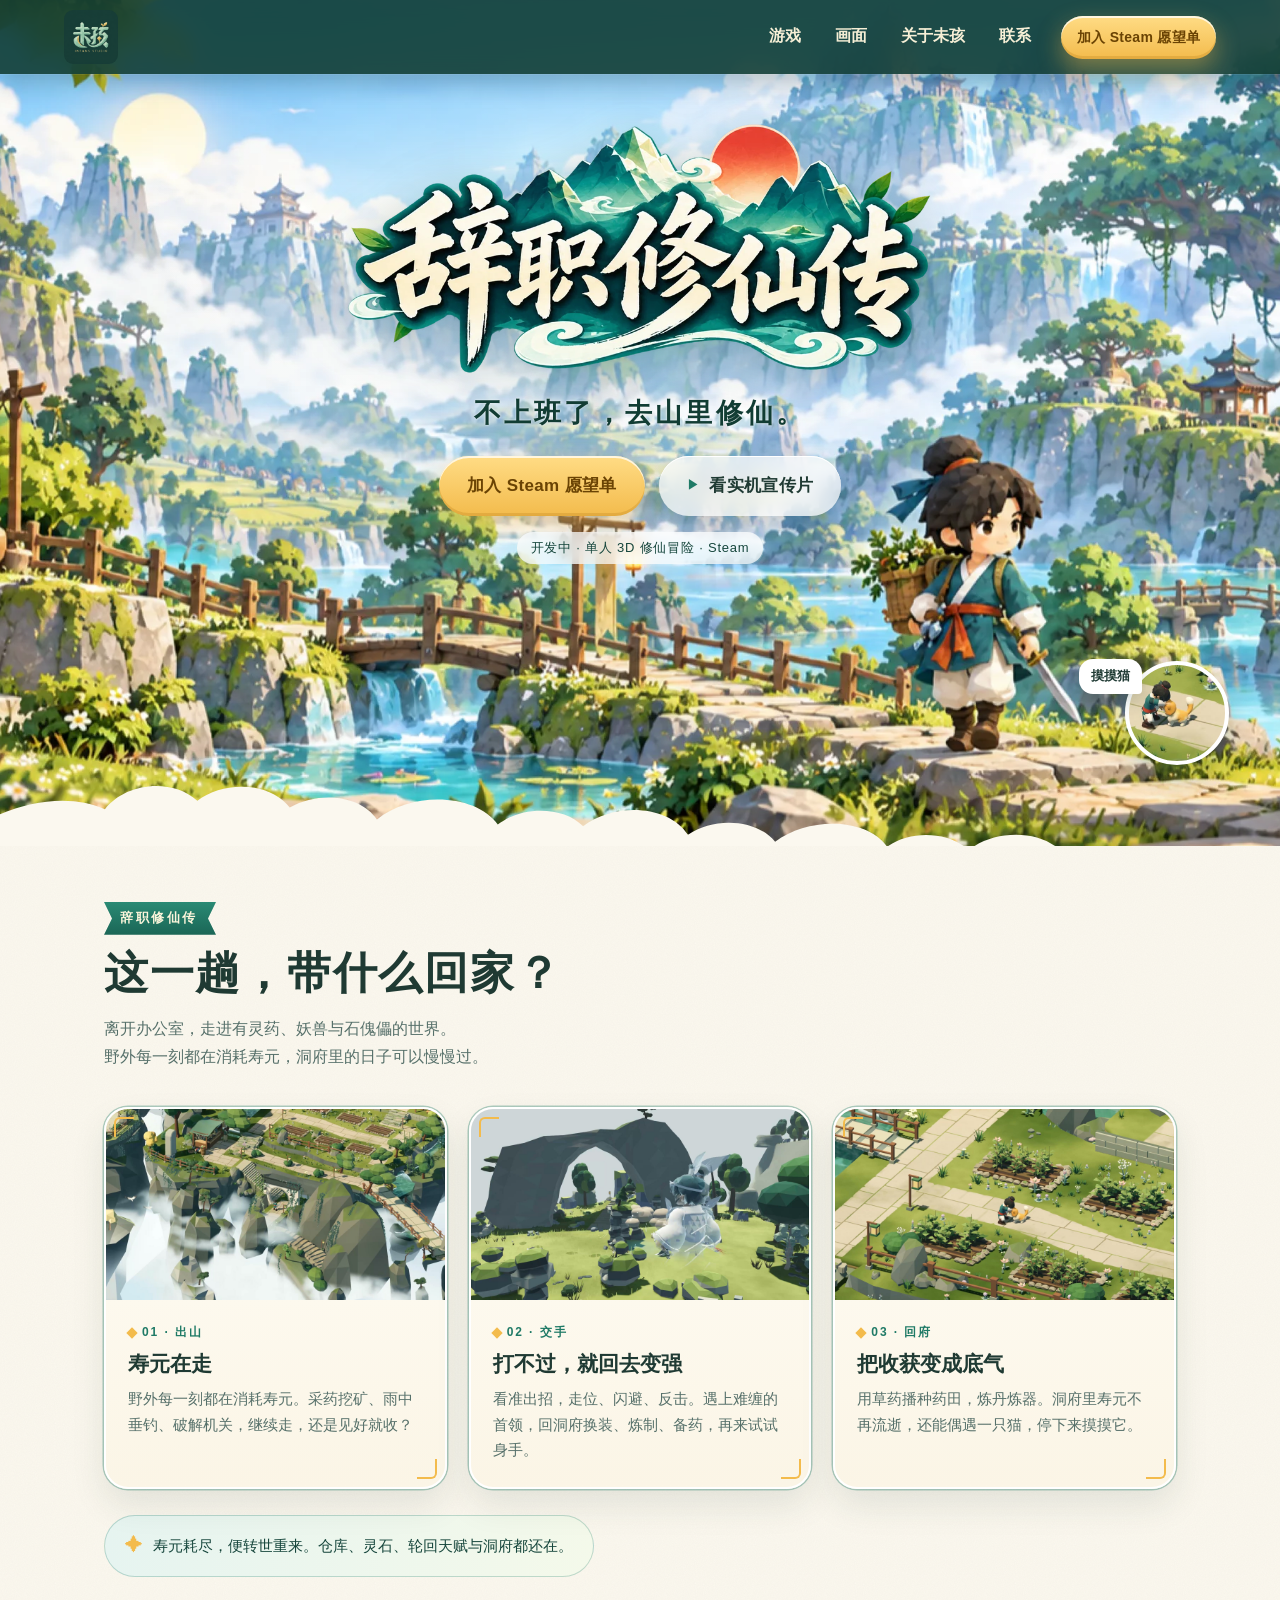
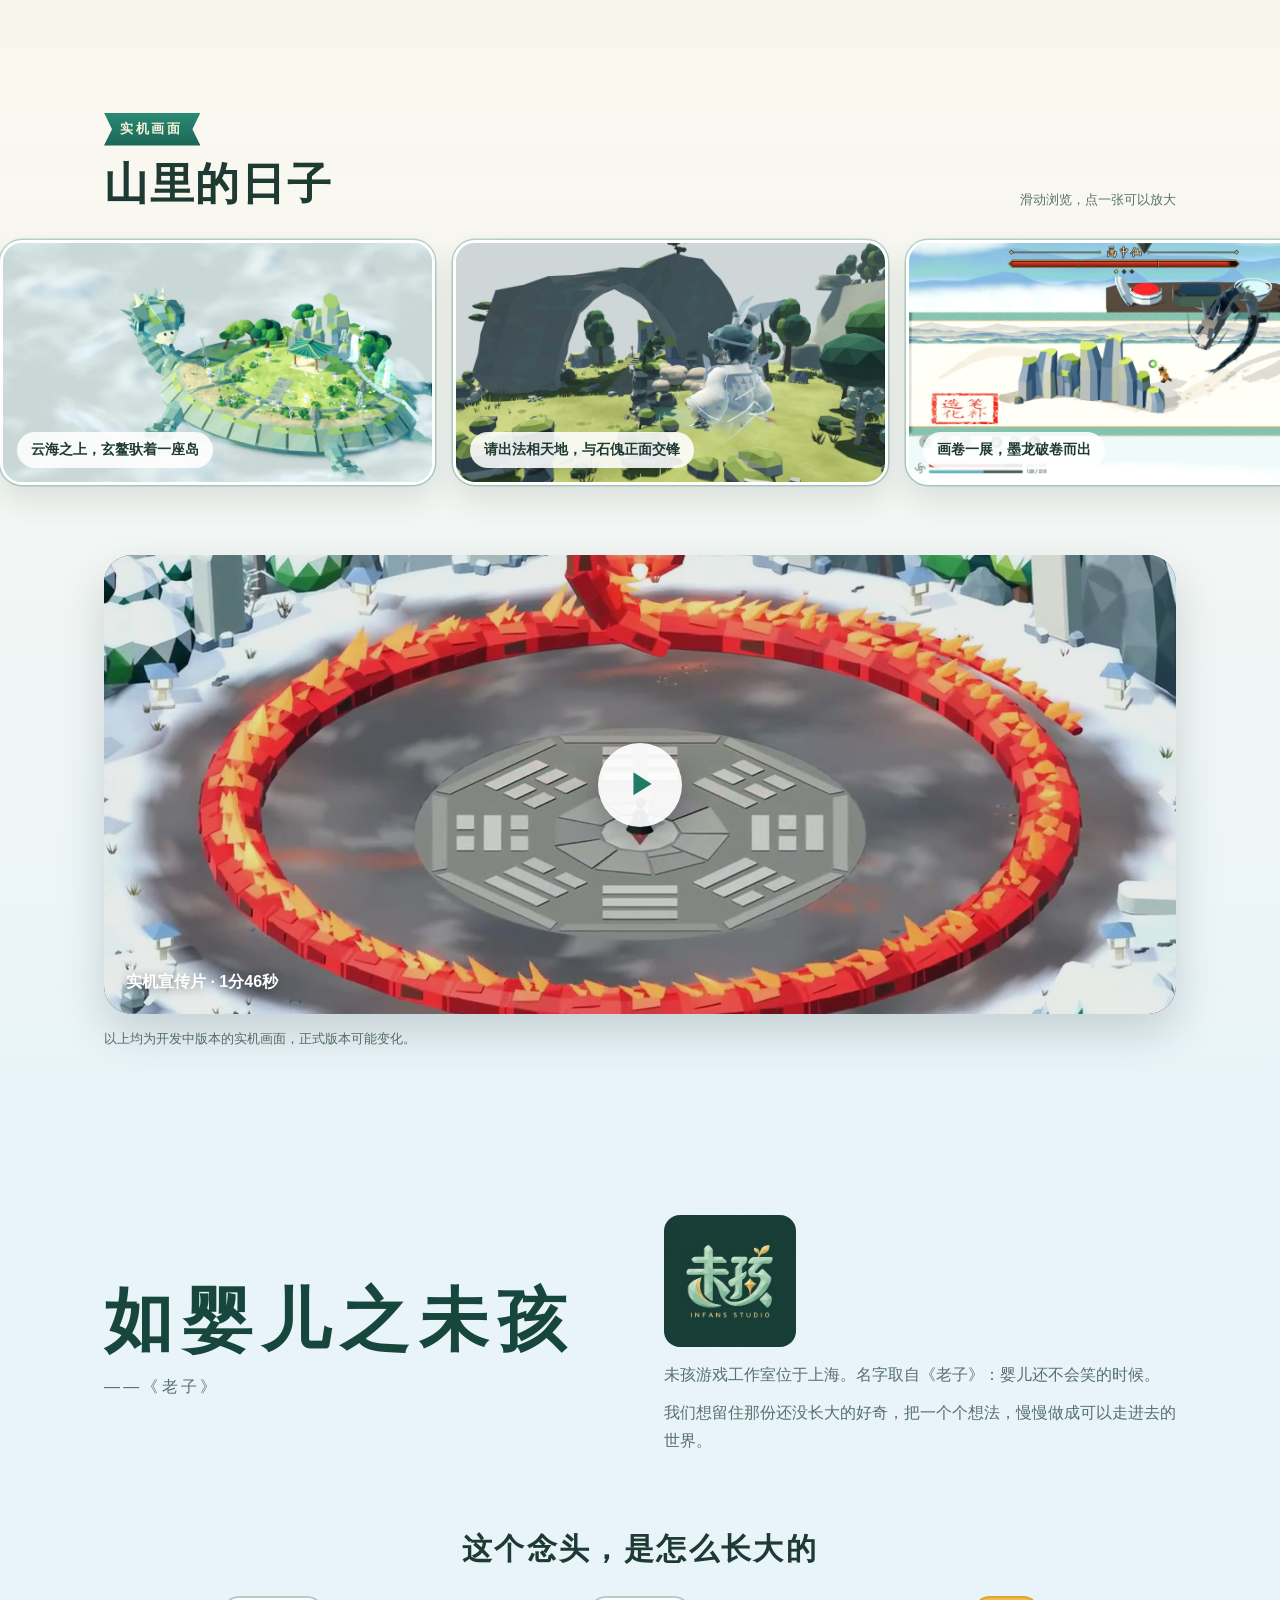
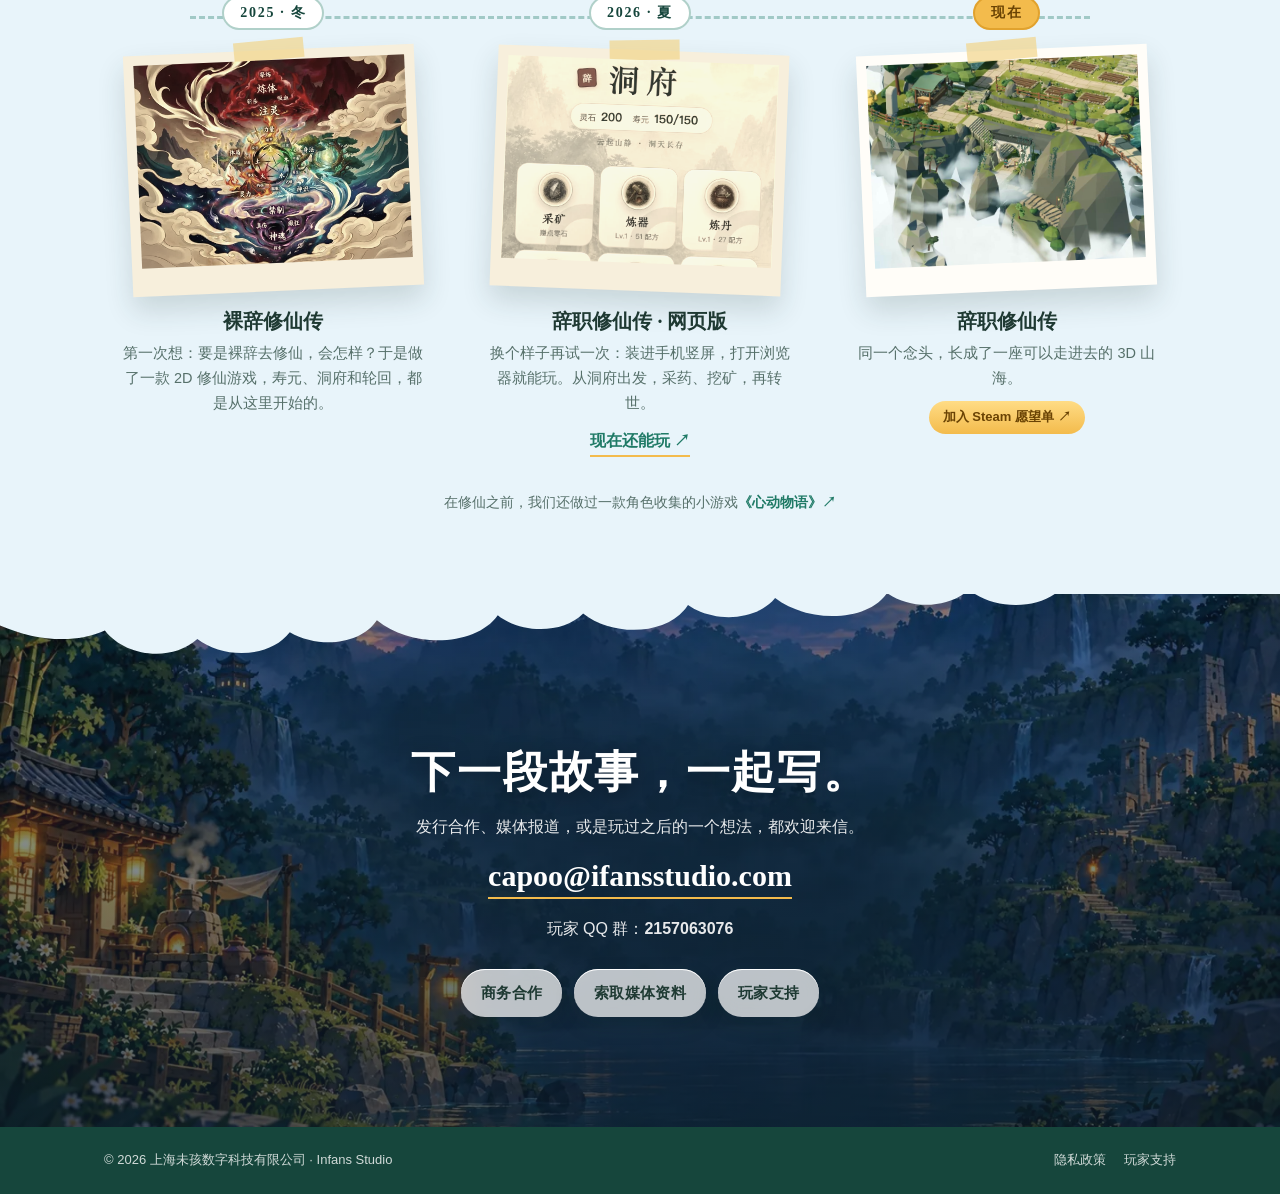
==== commit c937d31f: "release(website): publish approved Chinese homepage with r6 trailer" ====
--- a/index.html
+++ b/index.html
@@ -1,211 +1,176 @@
-<!DOCTYPE html>
-<html lang="en">
+<!doctype html>
+<html lang="zh-CN">
 <head>
-  <meta charset="UTF-8">
-  <meta name="viewport" content="width=device-width, initial-scale=1.0, viewport-fit=cover">
-  <meta name="theme-color" content="#07110f">
-  <link rel="icon" type="image/png" sizes="32x32" href="favicon-32.png">
-  <link rel="icon" type="image/png" sizes="16x16" href="favicon-16.png">
-  <link rel="apple-touch-icon" sizes="180x180" href="apple-touch-icon.png">
-  <meta name="description" content="Infans Studio is an independent game studio in Shanghai, creating cultivation RPGs and original interactive worlds.">
-  <meta property="og:title" content="Infans Studio · 未孩游戏">
-  <meta property="og:description" content="In a world this vast, mortals still choose their own path.">
-  <meta property="og:type" content="website">
-  <title>Infans Studio · Independent Games</title>
-  <script>document.documentElement.classList.add('js');</script>
-  <link rel="stylesheet" href="css/style.css?v=20260813-1">
+  <meta charset="utf-8">
+  <meta name="viewport" content="width=device-width, initial-scale=1, viewport-fit=cover">
+  <link rel="canonical" href="https://www.ifansstudio.com/">
+  <meta property="og:title" content="未孩游戏工作室 · 辞职修仙传">
+  <meta property="og:description" content="不上班了，去山里修仙。看看最新实机画面，把《辞职修仙传》加入 Steam 愿望单。">
+  <meta property="og:image" content="https://www.ifansstudio.com/home/assets/keyart-1920.webp">
+  <meta property="og:url" content="https://www.ifansstudio.com/">
+  <meta name="theme-color" content="#eaf5fa">
+  <meta name="description" content="未孩游戏工作室 Infans Studio，《辞职修仙传》开发工作室。不上班了，去山里修仙：一款基调轻松的单人 3D 修仙冒险。">
+  <title>未孩游戏工作室 Infans Studio · 辞职修仙传</title>
+  <link rel="icon" href="home/assets/studio-logo.png" type="image/png">
+  <link rel="preload" as="image" href="home/assets/keyart-1920.webp" imagesrcset="home/assets/keyart-1280.webp 1280w, home/assets/keyart-1920.webp 1920w, home/assets/keyart-2560.webp 2560w, home/assets/keyart-3840.webp 3840w" imagesizes="max(100vw, 300svh)">
+  <link rel="stylesheet" href="home/style.css">
 </head>
-<body class="home-page" data-page="home">
-  <a class="skip-link" href="#main-content" data-i18n="common.skip">Skip to main content</a>
+<body>
+  <a class="skip" href="#game">跳到主要内容</a>
 
-  <header class="site-header" id="top">
-    <nav class="site-nav" aria-label="Official site navigation" data-i18n-aria="common.nav.label">
-      <a class="brand" href="#top" aria-label="Infans Studio home" data-i18n-aria="common.brand.home">
-        <span class="brand-seal" aria-hidden="true"><span>未</span></span>
-        <span class="brand-name"><strong>INFANS STUDIO</strong><small>未孩游戏</small></span>
-      </a>
-      <button class="nav-toggle" type="button" aria-expanded="false" aria-controls="site-menu">
-        <span class="sr-only" data-i18n="common.nav.open">Open navigation</span><i></i><i></i>
-      </button>
-      <div class="nav-links" id="site-menu">
-        <a href="#games" data-i18n="common.nav.games">Games</a>
-        <a href="#works" data-i18n="common.nav.works">Other works</a>
-        <a href="#studio" data-i18n="common.nav.studio">Studio</a>
-        <a href="support.html" data-i18n="common.nav.support">Support</a>
-        <div class="language-switcher" role="group" aria-label="Choose language" data-i18n-aria="common.language.label">
-          <button type="button" data-language="zh-CN" lang="zh-CN">中文</button>
-          <button type="button" data-language="en" lang="en">English</button>
-          <button type="button" data-language="ja" lang="ja">日本語</button>
-        </div>
-        <a class="nav-cta" href="/games/resign-to-cultivate/" data-i18n="common.nav.play">Play now</a>
-      </div>
+  <header class="bar" id="bar">
+    <a class="bar-logo" href="#top" aria-label="未孩游戏首页"><img src="home/assets/studio-logo.png" width="1254" height="1254" alt="未孩游戏工作室 Infans Studio"></a>
+    <nav class="bar-nav" aria-label="主导航">
+      <a href="#game">游戏</a>
+      <a href="#shots">画面</a>
+      <a href="#studio">关于未孩</a>
+      <a href="#contact">联系</a>
     </nav>
+    <a class="pill pill-gold bar-steam" data-steam href="https://store.steampowered.com/app/5371020/?l=schinese" target="_blank" rel="noopener">加入 Steam 愿望单</a>
   </header>
 
-  <main id="main-content">
+  <main id="top">
+    <!-- 首屏：Steam 主视觉＋正式字标 -->
     <section class="hero" aria-labelledby="hero-title">
-      <img class="hero-art" src="images/hero-xianmen.jpg" width="1848" height="851" alt="" fetchpriority="high" decoding="async">
-      <canvas class="spirit-canvas" id="spirit-canvas" aria-hidden="true"></canvas>
-      <div class="cloud cloud-one" aria-hidden="true"></div>
-      <div class="cloud cloud-two" aria-hidden="true"></div>
+      <img class="hero-art" src="home/assets/keyart-1920.webp" srcset="home/assets/keyart-1280.webp 1280w, home/assets/keyart-1920.webp 1920w, home/assets/keyart-2560.webp 2560w, home/assets/keyart-3840.webp 3840w" sizes="max(100vw, 300svh)" width="3840" height="1240" alt="晴天的青绿山水间，背着竹篓的少年修士走在石桥边，远处是瀑布、石峰和洞府" fetchpriority="high">
+      <div class="hero-veil" aria-hidden="true"></div>
+      <div class="petals" aria-hidden="true"><i style="--x:8%;--d:0s;--t:13s;--s:1"></i><i style="--x:19%;--d:-6s;--t:16s;--s:0.8"></i><i style="--x:31%;--d:-3s;--t:12s;--s:1.1"></i><i style="--x:44%;--d:-9s;--t:18s;--s:0.7"></i><i style="--x:57%;--d:-1s;--t:14s;--s:0.9"></i><i style="--x:66%;--d:-12s;--t:17s;--s:1"></i><i style="--x:74%;--d:-5s;--t:13s;--s:0.8"></i><i style="--x:83%;--d:-8s;--t:15s;--s:1.2"></i><i style="--x:91%;--d:-2s;--t:19s;--s:0.9"></i><i style="--x:38%;--d:-14s;--t:16s;--s:0.75"></i></div>
+      <div class="hero-copy">
+        <h1 id="hero-title"><img class="hero-logo" id="hero-logo" src="home/assets/logo-zh.webp" srcset="home/assets/logo-zh.webp 960w, home/assets/logo-zh-1280.webp 1280w" sizes="min(600px, 84vw)" width="1280" height="600" alt="辞职修仙传"></h1>
+        <p class="hero-line">不上班了，去山里修仙。</p>
+        <div class="hero-actions">
+          <a class="pill pill-gold pill-lg" data-steam href="https://store.steampowered.com/app/5371020/?l=schinese" target="_blank" rel="noopener">加入 Steam 愿望单</a>
+          <button type="button" class="pill pill-glass pill-lg" data-trailer><span class="play" aria-hidden="true">▶</span>看实机宣传片</button>
+        </div>
+        <p class="hero-meta">开发中 · 单人 3D 修仙冒险 · Steam</p>
+      </div>
 
-      <div class="hero-inner page-width">
-        <div class="hero-copy" data-reveal>
-          <p class="kicker"><span></span><b data-i18n="home.hero.kicker">Independent game studio · Shanghai</b></p>
-          <h1 id="hero-title"><span data-i18n="home.hero.title1">In a world this vast,</span><em data-i18n="home.hero.title2">mortals still choose their own path.</em></h1>
-          <p class="hero-lead" data-i18n="home.hero.lead">Infans is an independent game studio. We are drawn to the long journeys of cultivation tales—and to the choices people make between gain and loss. We turn those questions into games, one careful step at a time.</p>
-          <div class="hero-actions">
-            <a class="button button-gold" href="/games/resign-to-cultivate/"><span data-i18n="home.hero.play">Play Resign to Cultivate</span><span aria-hidden="true">↗</span></a>
-            <a class="button button-ghost" href="#flagship" data-i18n="home.hero.flagship">Explore Quit to Cultivate</a>
-          </div>
-          <p class="live-note"><i aria-hidden="true"></i><span data-i18n="home.hero.live">Web demo · Mortal Realm available now</span></p>
-        </div>
-
-      </div>
-      <a class="scroll-cue" href="#games"><span data-i18n="home.hero.enter">ENTER</span><i aria-hidden="true"></i></a>
+      <!-- 小互动：摸摸猫 -->
+      <button type="button" class="pet" id="pet" aria-label="摸摸猫">
+        <img src="home/assets/shot-cat.jpg" width="400" height="400" alt="">
+        <span class="pet-bubble" id="pet-bubble">摸摸猫</span>
+      </button>
+      <svg class="cloud-edge" viewBox="0 0 1440 90" preserveAspectRatio="none" aria-hidden="true"><path d="M0 90V52c40-18 84-22 118-6 22-30 74-38 104-10 30-24 82-22 104 8 34-20 80-14 98 14 40-34 112-30 136 6 26-22 74-22 96 2 34-28 96-26 118 10 30-22 78-18 98 8 38-30 104-28 126 6 26-20 70-18 92 4 30-26 86-24 108 6 24-16 64-14 82 6 30-20 74-20 96 4 22-14 46-16 64-10V90Z"/></svg>
     </section>
 
-    <section class="web-game section-pad" id="games" aria-labelledby="web-game-title">
-      <img class="web-art" src="images/web-shanshui.jpg" width="1737" height="905" alt="" loading="lazy" decoding="async">
-      <div class="page-width feature-grid">
-        <div class="feature-copy" data-reveal>
-          <p class="section-label" data-i18n="home.web.label">PLAYABLE NOW · WEB GAME</p>
-          <h2 id="web-game-title"><span data-i18n="home.web.title">Resign to Cultivate</span><small data-i18n="home.web.subtitle">Mortal Realm Demo</small></h2>
-          <p class="section-lead" data-i18n="home.web.lead">Begin in a quiet cave dwelling, then venture into the wild to gather herbs, mine ore, and face whatever finds you. Every step consumes lifespan. What you bring home—and when you turn back—is your choice. What one life leaves unfinished may wait for the next.</p>
-          <ul class="tag-list" aria-label="Game features" data-i18n-aria="home.web.features">
-            <li data-i18n="home.web.tag1">Portrait web</li><li data-i18n="home.web.tag2">Grid exploration</li><li data-i18n="home.web.tag3">Auto combat</li><li data-i18n="home.web.tag4">Reincarnation</li>
-          </ul>
-          <a class="button button-jade" href="/games/resign-to-cultivate/"><span data-i18n="home.web.cta">Leave the cave</span><span aria-hidden="true">↗</span></a>
-          <p class="platform-note" data-i18n="home.web.platform">No download · Works on mobile and desktop browsers · Saves stay on this device</p>
+    <!-- 玩法循环：照 Steam 送审文案 -->
+    <span id="games" aria-hidden="true"></span>
+    <section class="loop" id="game" aria-labelledby="loop-title">
+      <div class="wrap">
+        <p class="kicker"><span>辞职修仙传</span></p>
+        <h2 id="loop-title">这一趟，带什么回家？</h2>
+        <p class="lead">离开办公室，走进有灵药、妖兽与石傀儡的世界。<br>野外每一刻都在消耗寿元，洞府里的日子可以慢慢过。</p>
+        <div class="cards">
+          <article class="card">
+            <button type="button" class="card-pic" data-zoom="shot-qingniu.jpg"><img src="home/assets/shot-qingniu.jpg" width="1920" height="1080" alt="青牛峰的洞府、药田与云海全景" loading="lazy"></button>
+            <div class="card-body"><span class="num">01 · 出山</span><h3>寿元在走</h3><p>野外每一刻都在消耗寿元。采药挖矿、雨中垂钓、破解机关，继续走，还是见好就收？</p></div>
+          </article>
+          <article class="card">
+            <button type="button" class="card-pic" data-zoom="shot-shikui.jpg"><img src="home/assets/shot-shikui.jpg" width="1920" height="1080" alt="法相天地与巨大的石傀首领交战" loading="lazy"></button>
+            <div class="card-body"><span class="num">02 · 交手</span><h3>打不过，就回去变强</h3><p>看准出招，走位、闪避、反击。遇上难缠的首领，回洞府换装、炼制、备药，再来试试身手。</p></div>
+          </article>
+          <article class="card">
+            <button type="button" class="card-pic" data-zoom="shot-cat.jpg"><img src="home/assets/shot-cat.jpg" width="1920" height="1080" alt="主角在药田边摸橘白猫" loading="lazy"></button>
+            <div class="card-body"><span class="num">03 · 回府</span><h3>把收获变成底气</h3><p>用草药播种药田，炼丹炼器。洞府里寿元不再流逝，还能偶遇一只猫，停下来摸摸它。</p></div>
+          </article>
         </div>
-
-        <div class="phone-stage" data-reveal>
-          <div class="game-phone">
-            <span class="phone-speaker" aria-hidden="true"></span>
-            <img src="images/resign-cave-780x1688.png" width="780" height="1688" alt="Resign to Cultivate cave dwelling gameplay" data-i18n-alt="home.web.alt" decoding="async">
-          </div>
-          <p class="screenshot-caption" data-i18n="home.web.caption">Real gameplay · Cave dwelling</p>
-        </div>
+        <p class="rebirth"><span aria-hidden="true">✦</span>寿元耗尽，便转世重来。仓库、灵石、轮回天赋与洞府都还在。</p>
       </div>
     </section>
 
-    <section class="flagship" id="flagship" aria-labelledby="flagship-title">
-      <img class="flagship-bg" src="images/luoci-cover-home.jpg" width="1600" height="930" alt="" loading="lazy" decoding="async">
-      <div class="flagship-wash" aria-hidden="true"></div>
-      <div class="page-width flagship-inner">
-        <div class="flagship-copy" data-reveal>
-          <p class="section-label" data-i18n="home.flagship.label">PC FLAGSHIP · STEAM</p>
-          <h2 id="flagship-title"><span class="title-main" data-i18n="home.flagship.title">Quit to Cultivate</span><span class="title-sub" data-i18n="home.flagship.subtitle">Mortal Realm</span></h2>
-          <p data-i18n="home.flagship.lead">Our flagship PC cultivation RPG links exploration, combat, and cave management into one journey. Lifespan gives every expedition a cost; reincarnation turns failure into the opening of another life.</p>
-          <div class="flagship-actions">
-            <a class="button button-gold" href="https://store.steampowered.com/app/4532280/_/" target="_blank" rel="noopener noreferrer"><span data-i18n="home.flagship.steam">View on Steam</span><span aria-hidden="true">↗</span></a>
-            <span data-i18n="home.flagship.tags">Roguelite RPG · Expedition & extraction · Cave management</span>
-          </div>
-        </div>
-        <div class="flagship-gallery" data-reveal aria-label="Quit to Cultivate gameplay gallery" data-i18n-aria="home.flagship.gallery">
-          <figure class="flagship-shot flagship-shot-primary">
-            <img src="images/luoci-cave-home.jpg" width="1400" height="878" alt="Quit to Cultivate cave dwelling gameplay" data-i18n-alt="home.flagship.caveAlt" loading="lazy" decoding="async">
-            <figcaption data-i18n="home.flagship.caveCaption">Cave gameplay</figcaption>
-          </figure>
-          <figure class="flagship-shot flagship-shot-secondary">
-            <img src="images/luoci-battle-home.jpg" width="1200" height="675" alt="Quit to Cultivate combat gameplay" data-i18n-alt="home.flagship.battleAlt" loading="lazy" decoding="async">
-            <figcaption data-i18n="home.flagship.battleCaption">Combat gameplay</figcaption>
-          </figure>
-        </div>
+    <!-- 实机画面 -->
+    <section class="shots" id="shots" aria-labelledby="shots-title">
+      <div class="wrap shots-head">
+        <div><p class="kicker"><span>实机画面</span></p><h2 id="shots-title">山里的日子</h2></div>
+        <p class="shots-hint">滑动浏览，点一张可以放大</p>
+      </div>
+      <div class="marquee" id="marquee"><div class="track" id="track">
+        <button type="button" class="shot" data-zoom="shot-xuanao.jpg"><img src="home/assets/shot-xuanao.jpg" width="1920" height="1080" alt="玄鳌驮岛首领战，巨兽背上的亭台楼阁" loading="lazy"><span>云海之上，玄鳌驮着一座岛</span></button>
+        <button type="button" class="shot" data-zoom="shot-shikui.jpg"><img src="home/assets/shot-shikui.jpg" width="1920" height="1080" alt="法相天地与巨大的石傀首领交战" loading="lazy"><span>请出法相天地，与石傀正面交锋</span></button>
+        <button type="button" class="shot" data-zoom="shot-molong.jpg"><img src="home/assets/shot-molong.jpg" width="1920" height="1080" alt="画中仙秘境中，墨龙从画卷冲出" loading="lazy"><span>画卷一展，墨龙破卷而出</span></button>
+        <button type="button" class="shot" data-zoom="shot-lantern.jpg"><img src="home/assets/shot-lantern.jpg" width="1920" height="1080" alt="走马灯秘境中的七张剪纸人影" loading="lazy"><span>纸轮一转，满堂剪纸人影站起</span></button>
+        <button type="button" class="shot" data-zoom="shot-lanke.jpg"><img src="home/assets/shot-lanke.jpg" width="1920" height="1080" alt="烂柯秘境中，红叶环绕棋盘" loading="lazy"><span>一局未完，山中已是秋色</span></button>
+        <button type="button" class="shot" data-zoom="shot-qingniu.jpg"><img src="home/assets/shot-qingniu.jpg" width="1920" height="1080" alt="青牛峰的洞府、药田与云海全景" loading="lazy"><span>云海环抱，洞府就是家</span></button>
+        <button type="button" class="shot" data-zoom="shot-atlas.jpg"><img src="home/assets/shot-atlas.jpg" width="1920" height="1080" alt="昆仑山的游戏内舆图" loading="lazy"><span>沿着舆图，走向更远的山河</span></button>
+        <button type="button" class="shot" data-zoom="shot-cat.jpg"><img src="home/assets/shot-cat.jpg" width="1920" height="1080" alt="主角在药田边摸橘白猫" loading="lazy"><span>回到药田旁，摸摸一路相伴的猫</span></button>
+        <button type="button" class="shot" data-zoom="shot-spells.jpg"><img src="home/assets/shot-spells.jpg" width="1920" height="1080" alt="游戏内角色法术配置界面" loading="lazy"><span>这一世，试试另一种打法</span></button>
+      </div></div>
+      <div class="wrap">
+        <button type="button" class="trailer" data-trailer aria-label="播放实机宣传片">
+          <img src="home/assets/trailer-poster.jpg" width="1920" height="1080" alt="" loading="lazy">
+          <span class="trailer-play" aria-hidden="true">▶</span>
+          <span class="trailer-cap">实机宣传片 · 1分46秒</span>
+        </button>
+        <p class="note">以上均为开发中版本的实机画面，正式版本可能变化。</p>
       </div>
     </section>
 
-    <section class="other-works section-pad" id="works" aria-labelledby="works-title">
-      <div class="page-width">
-        <div class="section-heading" data-reveal>
-          <p class="section-label">OTHER WORLDS</p>
-          <h2 id="works-title" data-i18n-html="home.works.title">Games from<br class="mobile-only-break"> other worlds.</h2>
-          <p data-i18n="home.works.lead">Different themes, the same starting point: make something inviting to play, then give the experience time to stay with you.</p>
+    <!-- 工作室 -->
+    <section class="studio" id="studio" aria-labelledby="studio-title">
+      <div class="wrap studio-grid">
+        <div class="motto">
+          <h2 id="studio-title">如婴儿之未孩</h2>
+          <p class="motto-src">——《老子》</p>
         </div>
-
-        <div class="works-grid">
-          <article class="work-card no-interest-card" data-reveal>
-            <div class="work-media no-interest-media">
-              <img src="games/no-interest/assets/financial-life-bg.jpg" width="1680" height="945" alt="No Interest financial life simulation" data-i18n-alt="home.works.noInterestAlt" loading="lazy" decoding="async">
-              <span class="work-status" data-i18n="home.works.alpha">0.1 Alpha · Public playtest</span>
-              <div class="no-interest-years" aria-hidden="true"><span>1990</span><i></i><span>2024</span></div>
-            </div>
-            <div class="work-copy">
-              <p data-i18n="home.works.noInterestLabel">FINANCIAL LIFE SIMULATION</p>
-              <h3><span data-i18n="home.works.noInterestTitle">No Interest</span><small data-i18n="home.works.noInterestSubtitle">财不理你</small></h3>
-              <span data-i18n="home.works.noInterestLead">Live one financial life through real market cycles. Balance income, spending, cash reserves and investing from 1990 to 2024—using only what your character could have known at the time.</span>
-              <a class="text-link" href="/games/no-interest/"><span data-i18n="home.works.noInterestCta">Play the public alpha</span><span aria-hidden="true">↗</span></a>
-            </div>
-          </article>
-
-          <article class="work-card egg-card" data-reveal>
-            <div class="work-media portrait-media">
-              <img src="images/eggjp-home-card.jpg" width="530" height="900" alt="Eggling Japanese home screen gameplay" data-i18n-alt="home.works.eggAlt" loading="lazy" decoding="async">
-              <span class="work-status" data-i18n="home.works.dev">In development</span>
-            </div>
-            <div class="work-copy">
-              <p>LEARNING GAME</p>
-              <h3 data-i18n="home.works.eggTitle">Eggling Japanese</h3>
-              <span data-i18n="home.works.eggLead">Vocabulary, reading, and everyday expressions become part of small games and a gentle progression loop—so learning does not end with memorisation.</span>
-            </div>
-          </article>
-
-          <article class="work-card heartbeat-card" data-reveal>
-            <div class="work-media portrait-media heartbeat-portrait">
-              <img src="images/heartbeat-gacha.png" width="250" height="423" alt="Heartbeat character interaction gameplay" data-i18n-alt="home.works.heartAlt" loading="lazy" decoding="async">
-              <span class="work-status adult">HTML5 · 18+</span>
-            </div>
-            <div class="work-copy">
-              <p>CHARACTER COLLECTION</p>
-              <h3><span data-i18n="home.works.heartTitle">Heartbeat</span><small data-i18n="home.works.heartSubtitle">Character collection</small></h3>
-              <span data-i18n="home.works.heartLead">One of our earlier complete games, built around character collection, affinity, small games, and conversation—a relationship designed to be encountered more than once.</span>
-            </div>
-          </article>
+        <div class="studio-copy">
+          <img class="studio-logo" src="home/assets/studio-logo.png" width="1254" height="1254" alt="未孩游戏工作室 Infans Studio" loading="lazy">
+          <p>未孩游戏工作室位于上海。名字取自《老子》：婴儿还不会笑的时候。</p>
+          <p>我们想留住那份还没长大的好奇，把一个个想法，慢慢做成可以走进去的世界。</p>
         </div>
+      </div>
+      <div class="wrap">
+        <h3 class="past-title"><span>这个念头，是怎么长大的</span></h3>
+        <ol class="story">
+          <li class="chapter old">
+            <span class="when">2025 · 冬</span>
+            <figure class="photo tilt-l"><img src="home/assets/old-luoci.webp" width="640" height="372" alt="《裸辞修仙传》早期画面" loading="lazy"></figure>
+            <h4>裸辞修仙传</h4>
+            <p>第一次想：要是裸辞去修仙，会怎样？于是做了一款 2D 修仙游戏，寿元、洞府和轮回，都是从这里开始的。</p>
+          </li>
+          <li class="chapter old">
+            <span class="when">2026 · 夏</span>
+            <figure class="photo tilt-r portrait"><img src="home/assets/old-web-home.webp" width="780" height="1688" alt="《辞职修仙传》网页版首页：水墨山水中的洞府" loading="lazy"></figure>
+            <h4>辞职修仙传 · 网页版</h4>
+            <p>换个样子再试一次：装进手机竖屏，打开浏览器就能玩。从洞府出发，采药、挖矿，再转世。</p>
+            <a class="story-link" href="https://www.ifansstudio.com/games/resign-to-cultivate/" target="_blank" rel="noopener">现在还能玩 ↗</a>
+          </li>
+          <li class="chapter now">
+            <span class="when">现在</span>
+            <figure class="photo tilt-l"><img src="home/assets/shot-qingniu.jpg" width="1280" height="720" alt="《辞职修仙传》青牛峰洞府实机全景" loading="lazy"></figure>
+            <h4>辞职修仙传</h4>
+            <p>同一个念头，长成了一座可以走进去的 3D 山海。</p>
+            <a class="story-badge" href="https://store.steampowered.com/app/5371020/?l=schinese" target="_blank" rel="noopener">加入 Steam 愿望单 ↗</a>
+          </li>
+        </ol>
+        <p class="story-foot">在修仙之前，我们还做过一款角色收集的小游戏<a href="https://capoofun.itch.io/heartbeat" target="_blank" rel="noopener">《心动物语》↗</a></p>
       </div>
     </section>
 
-    <section class="belief section-pad" id="studio" aria-labelledby="belief-title">
-      <div class="page-width belief-grid">
-        <div class="belief-heading" data-reveal>
-          <p class="section-label">WHAT WE BELIEVE</p>
-          <h2 id="belief-title" data-i18n-html="home.belief.title">A game should leave room<br>for players to find their own way.</h2>
+    <!-- 联系 -->
+    <section class="contact" id="contact" aria-labelledby="contact-title">
+      <svg class="cloud-edge top" viewBox="0 0 1440 90" preserveAspectRatio="none" aria-hidden="true"><path d="M0 90V52c40-18 84-22 118-6 22-30 74-38 104-10 30-24 82-22 104 8 34-20 80-14 98 14 40-34 112-30 136 6 26-22 74-22 96 2 34-28 96-26 118 10 30-22 78-18 98 8 38-30 104-28 126 6 26-20 70-18 92 4 30-26 86-24 108 6 24-16 64-14 82 6 30-20 74-20 96 4 22-14 46-16 64-10V90Z"/></svg>
+      <img class="contact-art" src="home/assets/dusk.webp" width="1438" height="810" alt="" loading="lazy">
+      <div class="wrap contact-inner">
+        <h2 id="contact-title">下一段故事，一起写。</h2>
+        <p>发行合作、媒体报道，或是玩过之后的一个想法，都欢迎来信。</p>
+        <a class="mail" href="mailto:capoo@ifansstudio.com">capoo@ifansstudio.com</a>
+        <p class="community">玩家 QQ 群：<strong>2157063076</strong></p>
+        <div class="contact-pills">
+          <a class="pill pill-glass" href="mailto:capoo@ifansstudio.com?subject=%E5%AE%98%E7%BD%91%E6%9D%A5%E4%BF%A1%EF%BD%9C%E5%95%86%E5%8A%A1%E5%90%88%E4%BD%9C">商务合作</a>
+          <a class="pill pill-glass" href="mailto:capoo@ifansstudio.com?subject=%E5%AE%98%E7%BD%91%E6%9D%A5%E4%BF%A1%EF%BD%9C%E7%B4%A2%E5%8F%96%E5%AA%92%E4%BD%93%E8%B5%84%E6%96%99">索取媒体资料</a>
+          <a class="pill pill-glass" href="https://www.ifansstudio.com/support.html" target="_blank" rel="noopener">玩家支持</a>
         </div>
-        <div class="belief-lines">
-          <article data-reveal><span data-i18n="home.belief.choice">Choice</span><p data-i18n="home.belief.choiceLead">A meaningful choice always leaves something behind. Knowing when to press on and when to return is both a mechanic and a measure of character.</p></article>
-          <article data-reveal><span data-i18n="home.belief.growth">Growth</span><p data-i18n="home.belief.growthLead">Numbers may rise, but understanding should deepen too. Learn more about the world, and the next decision ought to change.</p></article>
-          <article data-reveal><span data-i18n="home.belief.rebirth">Rebirth</span><p data-i18n="home.belief.rebirthLead">Beginning again is not returning to zero. What one life gained—and what it regretted—should leave a trace in the next.</p></article>
-        </div>
-      </div>
-    </section>
-
-    <section class="studio-contact" aria-labelledby="contact-title">
-      <div class="page-width contact-inner" data-reveal>
-        <div>
-          <p class="section-label">INFANS STUDIO · SHANGHAI</p>
-          <h2 id="contact-title" data-i18n-html="home.contact.title">We are still making games.<br>The road ahead is long.</h2>
-        </div>
-        <div class="contact-copy">
-          <p data-i18n-html="home.contact.company">Shanghai Infans Digital Technology Co., Ltd.<br><span>上海未孩数字科技有限公司</span></p>
-          <a href="mailto:capoo@ifansstudio.com">capoo@ifansstudio.com</a>
-        </div>
-      </div>
     </section>
   </main>
 
-  <footer class="studio-footer">
-    <div class="page-width footer-inner">
-      <div><strong>INFANS STUDIO</strong><small data-i18n="common.footer.copyright">© 2026 Shanghai Infans Digital Technology Co., Ltd.</small></div>
-      <nav aria-label="Footer navigation" data-i18n-aria="common.footer.label">
-        <a href="support.html" data-i18n="common.nav.support">Support</a>
-        <a href="privacy.html" data-i18n="common.nav.privacy">Privacy</a>
-        <a href="https://store.steampowered.com/app/4532280/_/" target="_blank" rel="noopener noreferrer">Steam</a>
-        <a href="#top" data-i18n="common.footer.top">Back to top ↑</a>
-      </nav>
+  <footer class="foot">
+    <div class="wrap foot-inner">
+      <span>© 2026 上海未孩数字科技有限公司 · Infans Studio</span>
+      <span class="foot-links"><a href="https://www.ifansstudio.com/privacy.html" target="_blank" rel="noopener">隐私政策</a><a href="https://www.ifansstudio.com/support.html" target="_blank" rel="noopener">玩家支持</a></span>
     </div>
   </footer>
+  <dialog class="viewer" id="viewer"><button type="button" class="viewer-x" data-close aria-label="关闭">×</button><div class="viewer-body" id="viewer-body"></div></dialog>
 
-  <script src="js/i18n.js?v=20260813-1" defer></script>
-  <script src="js/site.js?v=20260813-1" defer></script>
+  <script src="home/main.js" defer></script>
 </body>
 </html>
--- a/home/style.css
+++ b/home/style.css
@@ -0,0 +1,275 @@
+:root{
+  --paper:#fbf8ef; --sky:#e8f4fa; --ink:#1f3a33; --ink-soft:#56706a; --jade:#1f7a66; --jade-deep:#16463c;
+  --gold:#f3bb4c; --gold-deep:#6a4304; --sun:#e2583f; --line:rgba(31,58,51,.12);
+  --serif:"Songti SC","STSong","Noto Serif SC","Source Han Serif SC",serif;
+  --sans:-apple-system,BlinkMacSystemFont,"PingFang SC","Hiragino Sans GB","Microsoft YaHei",sans-serif;
+  --gutter:clamp(16px,5vw,72px);
+}
+*{box-sizing:border-box}
+html{scroll-behavior:smooth;scroll-padding-top:72px}
+body{margin:0;background:var(--paper);color:var(--ink);font:16px/1.75 var(--sans);-webkit-font-smoothing:antialiased}
+img{max-width:100%;display:block}
+a{color:inherit;text-decoration:none}
+button{font:inherit;color:inherit;cursor:pointer}
+h1,h2,h3{margin:0}
+.wrap{max-width:1200px;margin:0 auto;padding:0 var(--gutter)}
+.skip{position:absolute;left:-999px}.skip:focus{left:16px;top:16px;z-index:99;background:#fff;padding:8px 14px;border-radius:99px}
+:focus-visible{outline:3px solid var(--gold);outline-offset:3px}
+
+/* 果冻按钮 */
+.pill{display:inline-flex;align-items:center;justify-content:center;gap:10px;border:0;border-radius:99px;padding:11px 20px;font-size:15px;font-weight:600;letter-spacing:.02em;transition:transform .35s cubic-bezier(.34,1.8,.5,1),box-shadow .25s;will-change:transform}
+.pill:hover{transform:translateY(-2px) scale(1.04)}
+.pill:active{transform:scale(.94)}
+.pill-lg{padding:15px 28px;font-size:17px}
+.pill-gold{background:linear-gradient(180deg,#ffdc85,var(--gold));color:var(--gold-deep);box-shadow:0 10px 24px rgba(243,187,76,.45),inset 0 2px 0 rgba(255,255,255,.75),inset 0 -3px 0 rgba(180,120,20,.25)}
+.pill-gold[aria-disabled=true]{cursor:default}
+.pill-gold[aria-disabled=true]:hover{transform:none}
+.pill-glass{background:rgba(255,255,255,.72);color:var(--ink);box-shadow:0 8px 22px rgba(20,60,50,.14),inset 0 1px 0 #fff;backdrop-filter:blur(10px);-webkit-backdrop-filter:blur(10px)}
+.play{font-size:12px;color:var(--jade)}
+
+/* 顶栏 */
+.bar{position:fixed;inset:0 0 auto;z-index:50;display:flex;align-items:center;gap:28px;padding:14px var(--gutter);background:linear-gradient(180deg,rgba(251,248,239,.82),rgba(251,248,239,0));transition:background .3s,box-shadow .3s,padding .3s}
+.bar.solid{background:rgba(251,248,239,.86);backdrop-filter:blur(14px);-webkit-backdrop-filter:blur(14px);box-shadow:0 4px 20px rgba(31,58,51,.08);padding-block:10px}
+.bar-logo img{height:36px;width:auto}
+.bar-nav{display:flex;gap:26px;margin-left:auto;font-size:15px;font-weight:500}
+.bar-nav a{padding:6px 2px;border-bottom:2px solid transparent;text-shadow:0 1px 10px rgba(255,255,255,.9)}
+.bar-nav a:hover{border-color:var(--gold)}
+.bar-steam{padding:9px 16px;font-size:14px}
+
+/* 首屏 */
+.hero{position:relative;height:clamp(620px,94svh,1000px);overflow:hidden;isolation:isolate}
+.hero-art{position:absolute;inset:0;width:100%;height:100%;object-fit:cover;object-position:41% 64%;z-index:-2;transform:scale(1.04);animation:breathe 18s ease-in-out infinite alternate}
+@keyframes breathe{to{transform:scale(1.0)}}
+.hero-veil{position:absolute;inset:0;z-index:-1;background:radial-gradient(ellipse 60% 48% at 50% 26%,rgba(255,255,255,.55),rgba(255,255,255,0) 70%),linear-gradient(0deg,var(--paper) 0,rgba(251,248,239,0) 16%)}
+.hero-copy{position:relative;text-align:center;padding-top:clamp(84px,11svh,130px)}
+.hero-logo{width:min(560px,82vw);height:auto;margin:0 auto;filter:drop-shadow(0 10px 24px rgba(20,70,60,.25))}
+.hero-line{margin:4px 0 22px;font:600 clamp(18px,2vw,24px)/1.5 var(--serif);letter-spacing:.12em;color:var(--jade-deep);text-shadow:0 2px 14px rgba(255,255,255,.95),0 0 2px #fff}
+.hero-actions{display:flex;gap:14px;justify-content:center;flex-wrap:wrap}
+.hero-meta{display:inline-block;margin:16px 0 0;padding:5px 14px;border-radius:99px;background:rgba(255,255,255,.7);backdrop-filter:blur(8px);-webkit-backdrop-filter:blur(8px);font-size:13px;letter-spacing:.06em;color:var(--jade-deep)}
+
+/* 摸摸猫 */
+.pet{position:absolute;right:clamp(16px,4vw,64px);bottom:clamp(36px,9svh,96px);width:104px;height:104px;padding:0;border:4px solid #fff;border-radius:50%;background:#fff;box-shadow:0 14px 30px rgba(20,60,50,.25);transition:transform .45s cubic-bezier(.34,1.9,.5,1)}
+.pet img{width:100%;height:100%;border-radius:50%;object-fit:cover;object-position:62% 70%}
+.pet:hover{transform:rotate(-4deg) scale(1.06)}
+.pet.squish{animation:squish .5s cubic-bezier(.34,1.8,.5,1)}
+@keyframes squish{30%{transform:scale(1.15,.86)}60%{transform:scale(.94,1.08)}100%{transform:scale(1)}}
+.pet-bubble{position:absolute;right:86%;top:-6px;white-space:nowrap;padding:6px 12px;border-radius:14px 14px 4px 14px;background:#fff;color:var(--ink);font-size:13px;font-weight:600;box-shadow:0 8px 18px rgba(20,60,50,.18)}
+.heart{position:absolute;z-index:3;pointer-events:none;font-size:20px;animation:float 1.3s ease-out forwards}
+@keyframes float{from{opacity:1;transform:translate(0,0) scale(.6)}to{opacity:0;transform:translate(var(--dx),-110px) scale(1.25)}}
+
+/* 通用标题 */
+.kicker{margin:0 0 6px;font-size:13px;letter-spacing:.24em;color:var(--jade);font-weight:600}
+section h2{font:700 clamp(28px,3.4vw,44px)/1.3 var(--serif);letter-spacing:.04em}
+.lead{max-width:620px;margin:14px 0 0;color:var(--ink-soft);font-size:16px}
+
+/* 玩法循环 */
+.loop{padding:56px 0 72px}
+.cards{display:grid;grid-template-columns:repeat(3,1fr);gap:22px;margin-top:36px}
+.card{background:#fff;border-radius:24px;overflow:hidden;box-shadow:0 14px 34px rgba(31,58,51,.08);transition:transform .45s cubic-bezier(.34,1.6,.5,1),box-shadow .3s}
+.card:hover{transform:translateY(-6px);box-shadow:0 22px 44px rgba(31,58,51,.13)}
+.card-pic{display:block;width:100%;padding:0;border:0;background:none;aspect-ratio:16/9;overflow:hidden}
+.card-pic img{width:100%;height:100%;object-fit:cover;transition:transform .6s}
+.card:hover .card-pic img{transform:scale(1.05)}
+.card-body{padding:18px 22px 24px}
+.num{font-size:12px;letter-spacing:.16em;color:var(--jade);font-weight:600}
+.card h3{margin:4px 0 8px;font:700 21px/1.4 var(--serif)}
+.card p{margin:0;font-size:14.5px;color:var(--ink-soft)}
+.rebirth{display:flex;align-items:center;gap:10px;margin:26px 0 0;padding:14px 20px;border-radius:99px;background:var(--sky);font-size:15px;color:var(--jade-deep);width:fit-content}
+.rebirth span{color:var(--gold);font-size:18px}
+
+/* 实机画面 */
+.shots{padding:64px 0 80px;background:linear-gradient(180deg,var(--paper),var(--sky))}
+.shots-head{display:flex;align-items:flex-end;justify-content:space-between;gap:20px}
+.shots-nav{display:flex;gap:10px}
+.round{width:46px;height:46px;border-radius:50%;border:0;background:#fff;box-shadow:0 8px 20px rgba(31,58,51,.12);font-size:18px;transition:transform .35s cubic-bezier(.34,1.8,.5,1)}
+.round:hover{transform:scale(1.1)}
+.round:active{transform:scale(.9)}
+.track{--edge:max(var(--gutter),calc((100vw - 1200px)/2 + var(--gutter)));display:flex;gap:18px;overflow-x:auto;scroll-snap-type:x mandatory;scroll-padding-inline:var(--edge);padding:28px var(--edge) 16px;scrollbar-width:none}
+.track::-webkit-scrollbar{display:none}
+.shot{flex:0 0 min(560px,80vw);scroll-snap-align:start;position:relative;padding:0;border:0;border-radius:22px;overflow:hidden;background:#cfe3e8;box-shadow:0 14px 30px rgba(31,58,51,.12);aspect-ratio:16/9;transition:transform .45s cubic-bezier(.34,1.6,.5,1)}
+.shot:hover{transform:translateY(-4px)}
+.shot img{width:100%;height:100%;object-fit:cover}
+.shot span{position:absolute;left:14px;bottom:14px;padding:6px 14px;border-radius:99px;background:rgba(255,255,255,.88);font-size:13.5px;font-weight:600}
+.trailer{position:relative;display:block;width:100%;margin-top:30px;padding:0;border:0;border-radius:28px;overflow:hidden;aspect-ratio:21/9;background:#0e2a24;box-shadow:0 20px 44px rgba(31,58,51,.18)}
+.trailer img{width:100%;height:100%;object-fit:cover;object-position:50% 60%;opacity:.9;transition:transform .8s}
+.trailer:hover img{transform:scale(1.03)}
+.trailer-play{position:absolute;left:50%;top:50%;width:84px;height:84px;margin:-42px 0 0 -42px;border-radius:50%;background:rgba(255,255,255,.92);color:var(--jade);display:grid;place-items:center;font-size:28px;padding-left:6px;box-shadow:0 12px 30px rgba(0,0,0,.25);transition:transform .4s cubic-bezier(.34,1.8,.5,1)}
+.trailer:hover .trailer-play{transform:scale(1.1)}
+.trailer-cap{position:absolute;left:22px;bottom:18px;color:#fff;font-weight:600;text-shadow:0 2px 10px rgba(0,0,0,.4)}
+.note{margin:14px 0 0;font-size:13px;color:var(--ink-soft)}
+
+/* 工作室 */
+.studio{padding:84px 0 80px;background:var(--sky)}
+.studio-grid{display:grid;grid-template-columns:1fr 1fr;gap:48px;align-items:center}
+.motto h2{font:700 clamp(40px,5.4vw,72px)/1.2 var(--serif);letter-spacing:.14em;color:var(--jade-deep)}
+.motto-src{margin:10px 0 0;color:var(--ink-soft);letter-spacing:.2em}
+.studio-logo{width:220px;height:auto;margin-bottom:14px}
+.studio-copy p{margin:0 0 10px;font-size:16px;color:var(--ink-soft)}
+.past-title{margin:56px 0 16px;font:700 20px var(--serif);letter-spacing:.08em}
+.past{display:grid;grid-template-columns:repeat(4,1fr);gap:16px}
+.past-card{display:flex;flex-direction:column;background:#fff;border-radius:20px;overflow:hidden;box-shadow:0 10px 24px rgba(31,58,51,.08);transition:transform .45s cubic-bezier(.34,1.6,.5,1)}
+a.past-card:hover{transform:translateY(-5px) rotate(-.6deg)}
+.past-card img{width:100%;height:auto;aspect-ratio:16/10;object-fit:cover;object-position:center 30%}
+.past-card b{padding:12px 16px 0;font:700 16px var(--serif)}
+.past-card small{padding:2px 16px 14px;color:var(--ink-soft);font-size:12.5px}
+
+/* 联系 */
+.contact{position:relative;padding:110px 0;color:#fff;overflow:hidden;isolation:isolate;text-align:center}
+.contact-art{position:absolute;inset:0;width:100%;height:100%;object-fit:cover;z-index:-2}
+.contact::after{content:"";position:absolute;inset:0;z-index:-1;background:linear-gradient(180deg,rgba(14,30,45,.35),rgba(14,30,45,.7))}
+.contact h2{text-shadow:0 4px 20px rgba(0,0,0,.3)}
+.contact p{opacity:.9;margin:12px 0 18px}
+.mail{display:inline-block;font:700 clamp(20px,2.4vw,30px) var(--serif);border-bottom:2px solid var(--gold);padding-bottom:4px;margin-bottom:24px}
+.contact-pills{display:flex;gap:12px;justify-content:center;flex-wrap:wrap}
+.foot{background:var(--jade-deep);color:rgba(255,255,255,.8);font-size:13px;padding:22px 0}
+.foot-inner{display:flex;justify-content:space-between;gap:12px;flex-wrap:wrap}
+.foot-links{display:flex;gap:18px;flex-wrap:wrap}
+
+
+/* 查看器 */
+.viewer{width:min(1200px,94vw);padding:0;border:0;border-radius:22px;overflow:hidden;background:#0d1f1b}
+.viewer::backdrop{background:rgba(10,25,22,.72);backdrop-filter:blur(4px)}
+.viewer-body img,.viewer-body video{display:block;width:100%;max-height:86svh;object-fit:contain;background:#000}
+.viewer-x{position:absolute;right:12px;top:12px;z-index:2;width:40px;height:40px;border:0;border-radius:50%;background:rgba(255,255,255,.9);font-size:22px;line-height:1}
+
+@media (max-width:900px){
+  .cards{grid-template-columns:1fr;max-width:560px}
+  .studio-grid{grid-template-columns:1fr;gap:20px}
+  .past{grid-template-columns:repeat(2,1fr)}
+}
+@media (max-width:640px){
+  .bar{gap:10px}
+  .bar-nav{display:none}
+  .bar-steam{margin-left:auto;font-size:13px;padding:8px 13px}
+  .bar-logo img{height:28px}
+  .hero{height:max(640px,92svh)}
+  .hero-art{object-position:57% 70%}
+  .hero-copy{padding-top:92px}
+  .hero-actions .pill-lg{padding:13px 20px;font-size:15px}
+  .pet{width:84px;height:84px;bottom:56px}
+  .rebirth{border-radius:18px}
+  .shots-nav{display:none}
+  .trailer{aspect-ratio:16/10}
+}
+@media (prefers-reduced-motion:reduce){*{animation:none!important;transition:none!important;scroll-behavior:auto!important}}
+
+/* ===== 第二轮：更清楚的顶栏、更多游戏感 ===== */
+body{background-color:var(--paper);background-image:url("data:image/svg+xml,%3Csvg xmlns='http://www.w3.org/2000/svg' width='160' height='160'%3E%3Cfilter id='n'%3E%3CfeTurbulence type='fractalNoise' baseFrequency='.9' numOctaves='2' stitchTiles='stitch'/%3E%3CfeColorMatrix values='0 0 0 0 .35 0 0 0 0 .3 0 0 0 0 .2 0 0 0 .05 0'/%3E%3C/filter%3E%3Crect width='160' height='160' filter='url(%23n)'/%3E%3C/svg%3E")}
+
+/* 顶栏：磨砂底、大 Logo、加粗导航 */
+.bar{background:rgba(251,248,239,.72);backdrop-filter:blur(14px) saturate(1.4);-webkit-backdrop-filter:blur(14px) saturate(1.4);box-shadow:0 1px 0 rgba(255,255,255,.6),0 6px 24px rgba(31,58,51,.08);padding-block:10px}
+.bar.solid{background:rgba(251,248,239,.92)}
+.bar-logo img{height:44px}
+.bar-nav{gap:30px;font-size:16px;font-weight:700;color:var(--jade-deep)}
+.bar-nav a{text-shadow:none}
+
+/* 首屏：字标轻浮动、花瓣 */
+.hero-copy{padding-top:clamp(96px,12svh,140px)}
+.hero-logo{width:min(600px,84vw);transform:translate(var(--lx,0),var(--ly,0));transition:transform .9s cubic-bezier(.2,.8,.2,1);animation:bob 6s ease-in-out infinite}
+@keyframes bob{50%{translate:0 -6px}}
+.hero-line{font-size:clamp(20px,2.2vw,27px);color:#123d34}
+.petals i{position:absolute;top:-30px;left:var(--x);width:14px;height:10px;border-radius:12px 0 12px 0;background:linear-gradient(135deg,#ffd9e0,#f5a3b5);opacity:.85;transform:scale(var(--s));animation:fall var(--t) linear var(--d) infinite;pointer-events:none;z-index:0}
+.petals i:nth-child(3n){background:linear-gradient(135deg,#e9f7c9,#9fd07a);border-radius:0 12px 0 12px}
+@keyframes fall{0%{transform:translate(0,0) rotate(0) scale(var(--s))}50%{transform:translate(60px,48svh) rotate(200deg) scale(var(--s))}100%{transform:translate(-20px,100svh) rotate(400deg) scale(var(--s))}}
+
+/* 祥云分隔 */
+.cloud-edge{position:absolute;left:0;right:0;bottom:-1px;width:100%;height:clamp(40px,6vw,90px);fill:var(--paper);z-index:1;pointer-events:none}
+.cloud-edge.top{top:-1px;bottom:auto;transform:scaleY(-1);fill:var(--sky)}
+.hero-veil{background:radial-gradient(ellipse 60% 48% at 50% 26%,rgba(255,255,255,.5),rgba(255,255,255,0) 70%)}
+
+/* 题签式小标题（取自游戏界面的青绿题签） */
+.kicker{margin-bottom:10px}
+.kicker span{display:inline-block;padding:5px 18px 5px 16px;background:linear-gradient(180deg,#2a8a74,#1b6656);color:#fdf6dc;font-size:13px;letter-spacing:.2em;clip-path:polygon(0 0,100% 0,calc(100% - 8px) 50%,100% 100%,0 100%,8px 50%);box-shadow:0 4px 10px rgba(27,102,86,.25)}
+
+/* 卡片：游戏面板感（米白底、青绿描边、四角饰） */
+.card{position:relative;border:2px solid #fff;box-shadow:0 0 0 1.5px rgba(31,122,102,.35),0 16px 34px rgba(31,58,51,.1);background:linear-gradient(180deg,#fffdf6,#fbf5e6)}
+.card::before,.card::after{content:"";position:absolute;width:18px;height:18px;border:2.5px solid var(--gold);z-index:2;pointer-events:none}
+.card::before{top:8px;left:8px;border-right:0;border-bottom:0;border-radius:6px 0 0 0}
+.card::after{bottom:8px;right:8px;border-left:0;border-top:0;border-radius:0 0 6px 0}
+.num{display:inline-flex;align-items:center;gap:6px}
+.num::before{content:"";width:8px;height:8px;transform:rotate(45deg);background:var(--gold)}
+.rebirth{border:1.5px solid rgba(31,122,102,.25);background:linear-gradient(90deg,#e6f4f0,#f4f9ea)}
+
+/* 画廊：自动滚动 */
+.shots-hint{margin:0;color:var(--ink-soft);font-size:13px}
+.marquee{overflow:hidden;padding:28px 0 18px;-webkit-mask-image:linear-gradient(90deg,transparent,#000 6%,#000 94%,transparent);mask-image:linear-gradient(90deg,transparent,#000 6%,#000 94%,transparent)}
+.marquee .track{display:flex;width:max-content;gap:18px;padding:0;overflow:visible;scroll-snap-type:none;animation:marquee 70s linear infinite}
+.marquee:hover .track,.marquee:focus-within .track{animation-play-state:paused}
+@keyframes marquee{to{transform:translateX(calc(-50% - 9px))}}
+.shot{flex:0 0 clamp(300px,34vw,520px);border:3px solid #fff;box-shadow:0 0 0 1.5px rgba(31,122,102,.3),0 14px 30px rgba(31,58,51,.12)}
+
+
+/* 故事线：念头是怎么长大的 */
+.past-title{margin:64px 0 26px;text-align:center}
+.past-title span{font:700 clamp(22px,2.4vw,30px) var(--serif);letter-spacing:.08em}
+.story{position:relative;display:grid;grid-template-columns:repeat(3,1fr);gap:28px;margin:0;padding:0;list-style:none}
+.story::before{content:"";position:absolute;left:8%;right:8%;top:20px;border-top:3px dashed rgba(31,122,102,.35);z-index:0}
+.chapter{position:relative;z-index:1;text-align:center}
+.when{display:inline-block;padding:6px 16px;border-radius:99px;background:#fff;border:2px solid rgba(31,122,102,.35);font:700 14px var(--serif);letter-spacing:.12em;color:var(--jade-deep)}
+.chapter.now .when{background:var(--gold);border-color:#e1a22e;color:var(--gold-deep)}
+.photo{margin:20px auto 16px;width:86%;padding:10px 10px 28px;background:#fffdf8;box-shadow:0 14px 28px rgba(31,58,51,.16);position:relative;transition:transform .5s cubic-bezier(.34,1.6,.5,1)}
+.photo::before{content:"";position:absolute;top:-10px;left:50%;width:70px;height:20px;margin-left:-35px;background:rgba(243,214,140,.7);transform:rotate(-3deg)}
+.photo img{width:100%;height:auto;aspect-ratio:4/3;object-fit:cover}
+.photo.portrait img{object-position:center 12%}
+.tilt-l{transform:rotate(-2.5deg)}.tilt-r{transform:rotate(2.2deg)}
+.chapter:hover .photo{transform:rotate(0) scale(1.03)}
+.chapter.old .photo img{filter:sepia(.4) saturate(.8) contrast(.95)}
+.chapter.old .photo{background:#f7efdc}
+.chapter h4{margin:0 0 6px;font:700 20px var(--serif)}
+.chapter p{margin:0 auto;max-width:300px;font-size:14.5px;color:var(--ink-soft)}
+.story-link{display:inline-block;margin-top:10px;font-weight:600;color:var(--jade);border-bottom:2px solid var(--gold)}
+.story-badge{display:inline-block;margin-top:10px;padding:5px 14px;border-radius:99px;background:linear-gradient(180deg,#ffdc85,var(--gold));color:var(--gold-deep);font-size:13px;font-weight:700}
+.story-foot{margin:34px 0 0;text-align:center;font-size:13.5px;color:var(--ink-soft)}
+.story-foot a{color:var(--jade);font-weight:600}
+.contact{padding-top:150px}
+
+@media (max-width:900px){
+  .story{grid-template-columns:1fr;gap:40px;max-width:420px;margin:0 auto}
+  .story::before{left:50%;right:auto;top:10px;bottom:10px;border-top:0;border-left:3px dashed rgba(31,122,102,.35)}
+}
+@media (max-width:640px){
+  .bar-logo img{height:32px}
+  .shot{flex-basis:78vw}
+}
+@media (prefers-reduced-motion:reduce){
+  .petals{display:none}
+  .marquee .track{animation:none}
+  .marquee{overflow-x:auto}
+}
+
+/* 顶栏改深青绿底：工作室 Logo 是浅绿白边，深底上最清楚 */
+.bar,.bar.solid{background:rgba(20,62,53,.9);box-shadow:0 1px 0 rgba(255,255,255,.08),0 8px 26px rgba(10,30,25,.25)}
+.bar-nav{color:#f6efd6}
+.bar-nav a:hover{border-color:var(--gold)}
+
+/* 本轮接续：沿用山水首页，原图徽记、实机画廊与移动查看器。 */
+.bar-logo img{width:54px;height:54px;object-fit:contain;border-radius:9px}
+.bar-logo{flex:none}
+.studio-logo{width:132px;height:132px;border-radius:16px;object-fit:contain}
+.marquee{overflow:visible;padding:18px 0;-webkit-mask-image:none;mask-image:none}
+.marquee .track{width:auto;overflow-x:auto;scroll-snap-type:x mandatory;scroll-padding-inline:var(--gutter);padding:10px var(--gutter) 22px;animation:none}
+.shot{flex-shrink:0}
+.viewer-open{overflow:hidden}
+.viewer{max-height:92svh}
+.community{font-size:16px}
+.contact .community{margin:-8px 0 26px}
+@media(max-width:640px){
+ .bar-logo img{width:42px;height:42px}
+ .bar-steam{font-size:12px;padding:9px 12px}
+ .hero-copy{padding-top:100px}
+ .shots-head{display:block}
+ .shots-hint{margin-top:14px}
+ .shot span{right:12px;left:12px;bottom:12px;padding:5px 10px;font-size:12px;line-height:1.5;border-radius:12px;width:fit-content;max-width:calc(100% - 24px)}
+ .trailer{aspect-ratio:16/9;border-radius:18px}
+ .trailer-play{width:60px;height:60px;margin:-30px 0 0 -30px;font-size:20px}
+ .trailer-cap{left:14px;bottom:10px;font-size:13px}
+ .viewer-body img,.viewer-body video{max-height:82svh}
+ .contact h2{font-size:28px}
+ .foot-inner{gap:16px}
+}
+
+.pet{background:#fff url('assets/shot-cat.jpg') no-repeat 55% 58%/600%}
+.pet img{visibility:hidden}
+.marquee:has(.auto-track){overflow:hidden}
+.marquee .auto-track{width:max-content;overflow:visible;scroll-snap-type:none;padding-inline:0;animation:marquee 90s linear infinite}
+.marquee:hover .auto-track,.marquee:focus-within .auto-track{animation-play-state:paused}
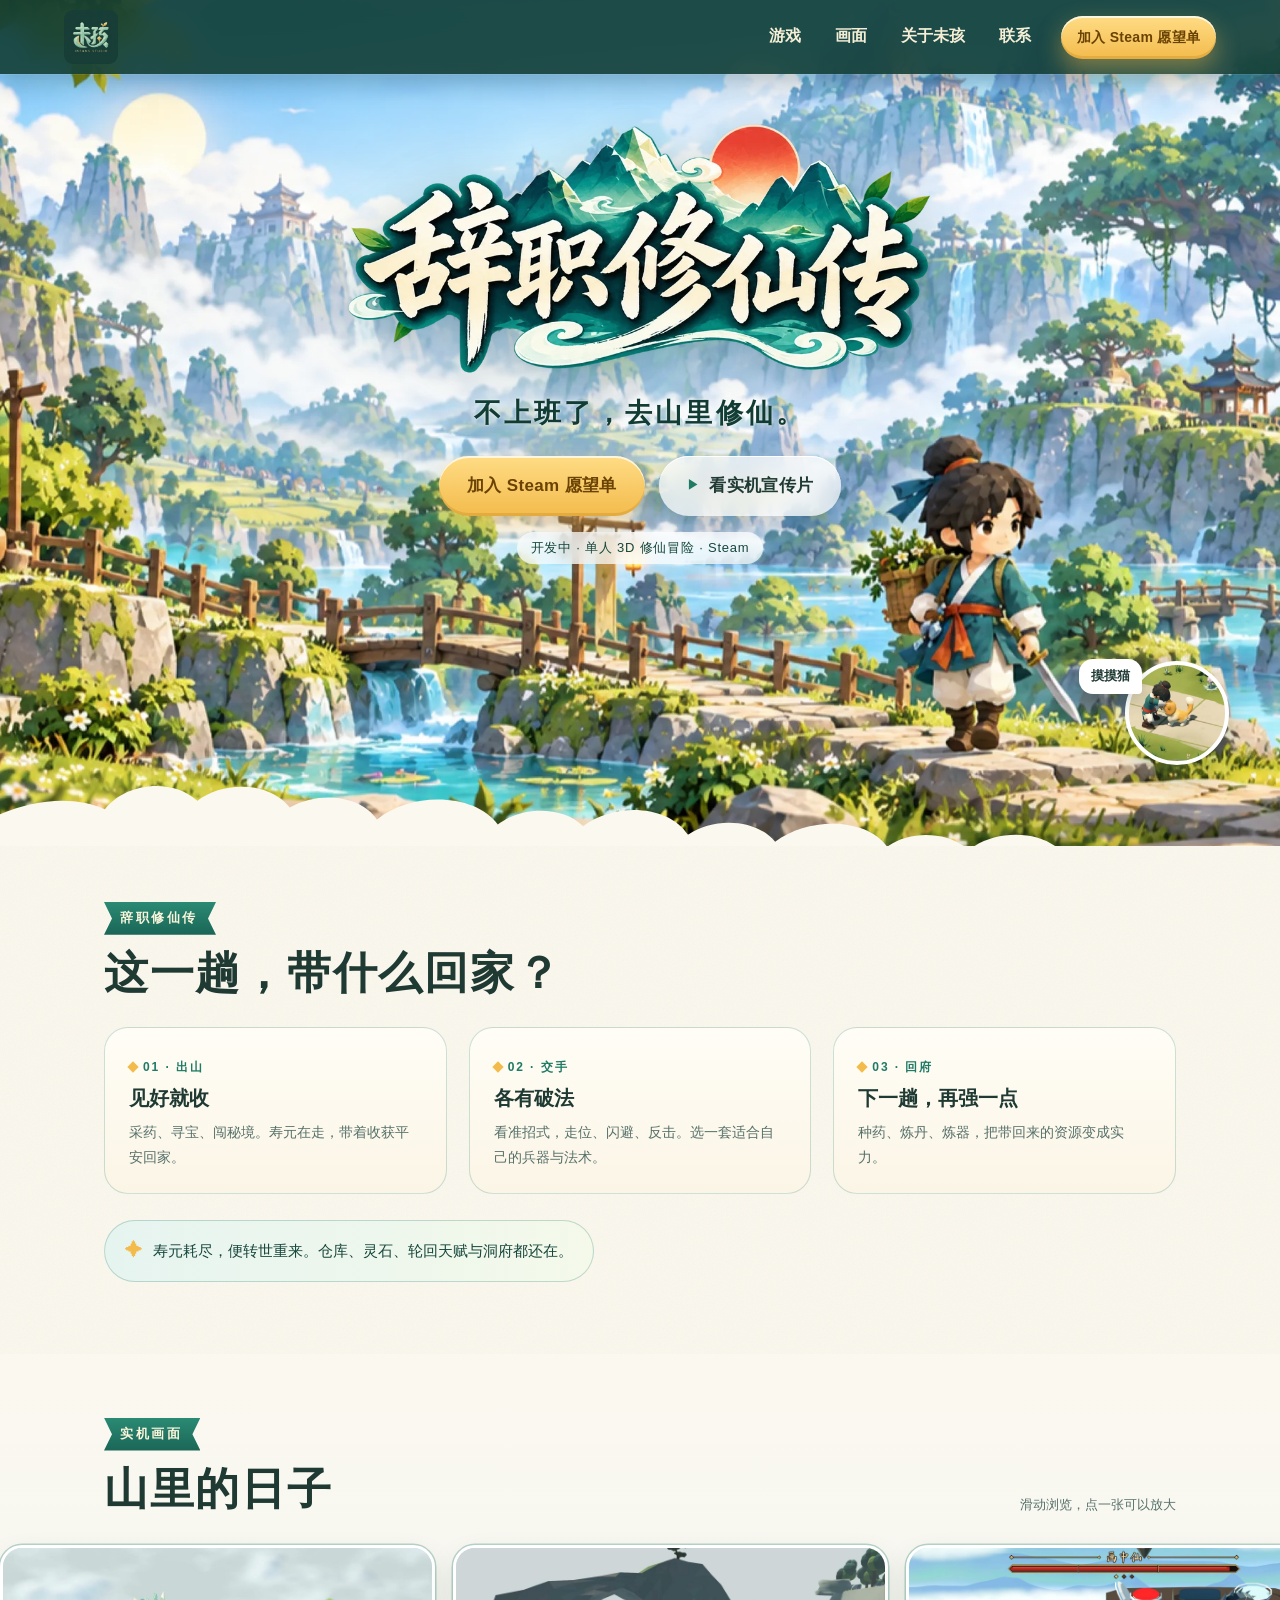
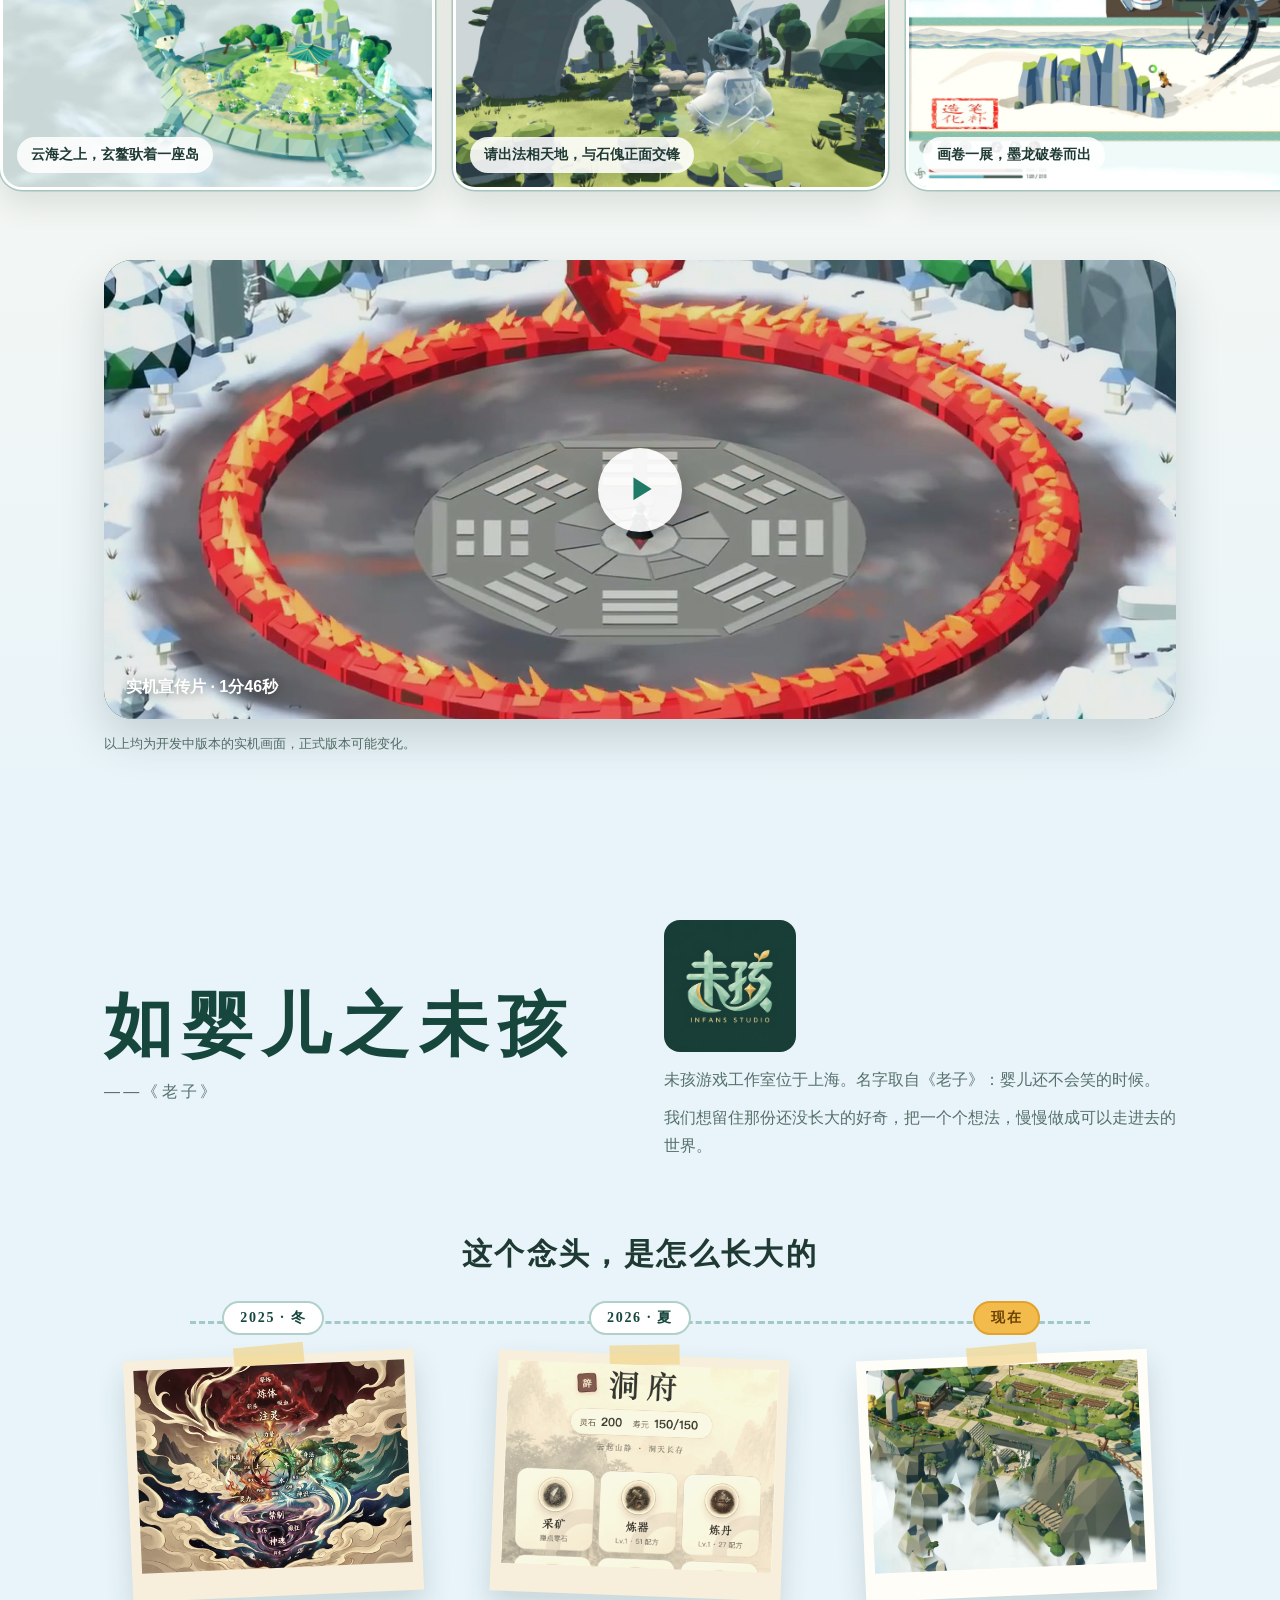
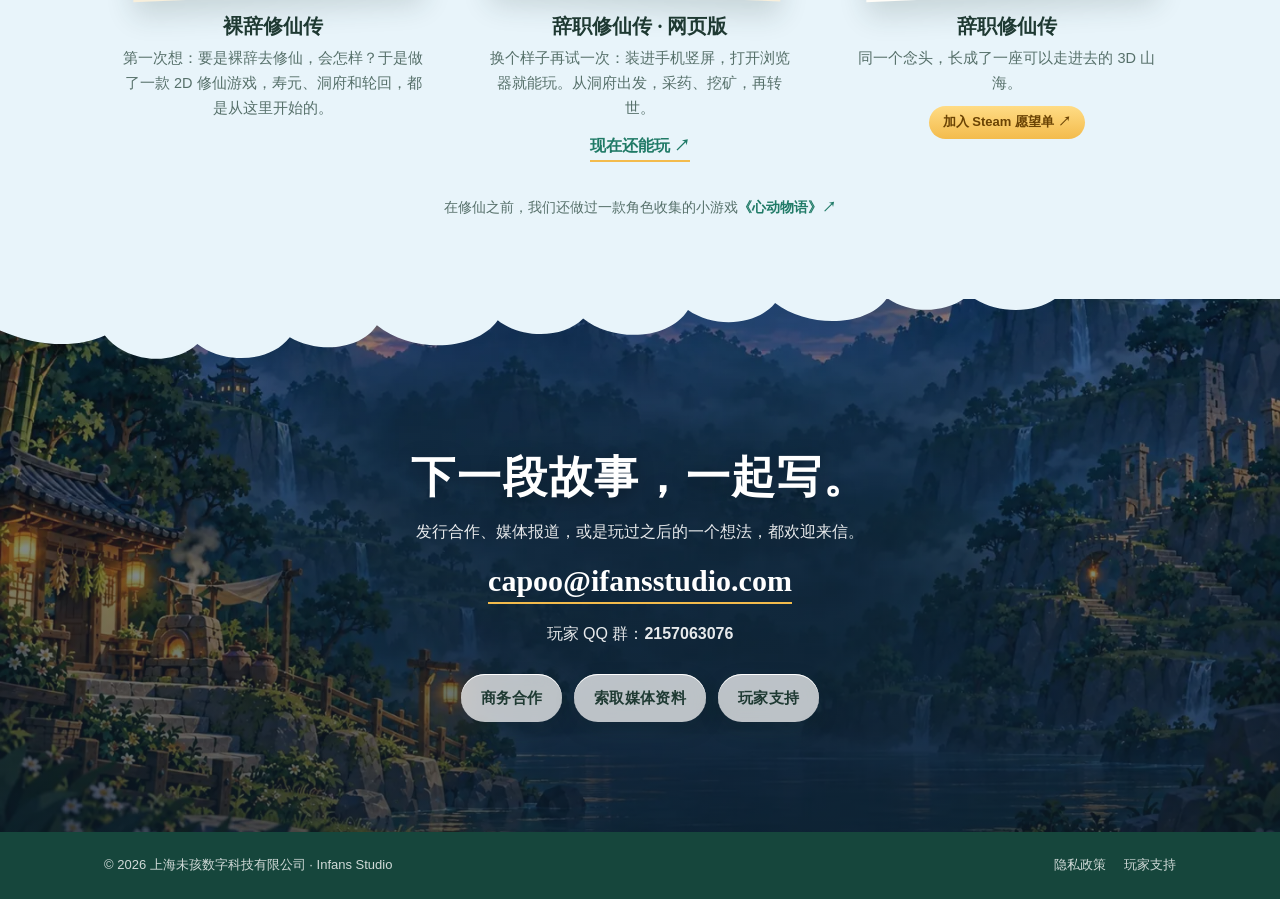
==== commit 786ea28f: "fix(website): reduce repeated imagery and update studio favicons" ====
--- a/index.html
+++ b/index.html
@@ -11,9 +11,12 @@
   <meta name="theme-color" content="#eaf5fa">
   <meta name="description" content="未孩游戏工作室 Infans Studio，《辞职修仙传》开发工作室。不上班了，去山里修仙：一款基调轻松的单人 3D 修仙冒险。">
   <title>未孩游戏工作室 Infans Studio · 辞职修仙传</title>
-  <link rel="icon" href="home/assets/studio-logo.png" type="image/png">
+  <link rel="icon" href="favicon.png?v=20261011a" type="image/png">
+  <link rel="icon" href="favicon-32.png?v=20261011a" sizes="32x32" type="image/png">
+  <link rel="icon" href="favicon-16.png?v=20261011a" sizes="16x16" type="image/png">
+  <link rel="apple-touch-icon" href="apple-touch-icon.png?v=20261011a" sizes="180x180">
   <link rel="preload" as="image" href="home/assets/keyart-1920.webp" imagesrcset="home/assets/keyart-1280.webp 1280w, home/assets/keyart-1920.webp 1920w, home/assets/keyart-2560.webp 2560w, home/assets/keyart-3840.webp 3840w" imagesizes="max(100vw, 300svh)">
-  <link rel="stylesheet" href="home/style.css">
+  <link rel="stylesheet" href="home/style.css?v=20261011a">
 </head>
 <body>
   <a class="skip" href="#game">跳到主要内容</a>
@@ -59,19 +62,15 @@
       <div class="wrap">
         <p class="kicker"><span>辞职修仙传</span></p>
         <h2 id="loop-title">这一趟，带什么回家？</h2>
-        <p class="lead">离开办公室，走进有灵药、妖兽与石傀儡的世界。<br>野外每一刻都在消耗寿元，洞府里的日子可以慢慢过。</p>
         <div class="cards">
           <article class="card">
-            <button type="button" class="card-pic" data-zoom="shot-qingniu.jpg"><img src="home/assets/shot-qingniu.jpg" width="1920" height="1080" alt="青牛峰的洞府、药田与云海全景" loading="lazy"></button>
-            <div class="card-body"><span class="num">01 · 出山</span><h3>寿元在走</h3><p>野外每一刻都在消耗寿元。采药挖矿、雨中垂钓、破解机关，继续走，还是见好就收？</p></div>
+            <div class="card-body"><span class="num">01 · 出山</span><h3>见好就收</h3><p>采药、寻宝、闯秘境。寿元在走，带着收获平安回家。</p></div>
           </article>
           <article class="card">
-            <button type="button" class="card-pic" data-zoom="shot-shikui.jpg"><img src="home/assets/shot-shikui.jpg" width="1920" height="1080" alt="法相天地与巨大的石傀首领交战" loading="lazy"></button>
-            <div class="card-body"><span class="num">02 · 交手</span><h3>打不过，就回去变强</h3><p>看准出招，走位、闪避、反击。遇上难缠的首领，回洞府换装、炼制、备药，再来试试身手。</p></div>
+            <div class="card-body"><span class="num">02 · 交手</span><h3>各有破法</h3><p>看准招式，走位、闪避、反击。选一套适合自己的兵器与法术。</p></div>
           </article>
           <article class="card">
-            <button type="button" class="card-pic" data-zoom="shot-cat.jpg"><img src="home/assets/shot-cat.jpg" width="1920" height="1080" alt="主角在药田边摸橘白猫" loading="lazy"></button>
-            <div class="card-body"><span class="num">03 · 回府</span><h3>把收获变成底气</h3><p>用草药播种药田，炼丹炼器。洞府里寿元不再流逝，还能偶遇一只猫，停下来摸摸它。</p></div>
+            <div class="card-body"><span class="num">03 · 回府</span><h3>下一趟，再强一点</h3><p>种药、炼丹、炼器，把带回来的资源变成实力。</p></div>
           </article>
         </div>
         <p class="rebirth"><span aria-hidden="true">✦</span>寿元耗尽，便转世重来。仓库、灵石、轮回天赋与洞府都还在。</p>
--- a/home/style.css
+++ b/home/style.css
@@ -273,3 +273,12 @@
 .marquee:has(.auto-track){overflow:hidden}
 .marquee .auto-track{width:max-content;overflow:visible;scroll-snap-type:none;padding-inline:0;animation:marquee 90s linear infinite}
 .marquee:hover .auto-track,.marquee:focus-within .auto-track{animation-play-state:paused}
+
+/* 精简玩法介绍：图片只在实机画廊展示一次。 */
+.cards{margin-top:26px}
+.card-body{padding:24px}
+.card h3{font-size:20px}
+.card p{font-size:14px}
+.card::before,.card::after{display:none}
+.card{box-shadow:none;border:1px solid rgba(31,122,102,.22)}
+@media(max-width:640px){.cards{gap:14px}.card-body{padding:18px 20px}.loop{padding-bottom:36px}.shots{padding-top:36px}}
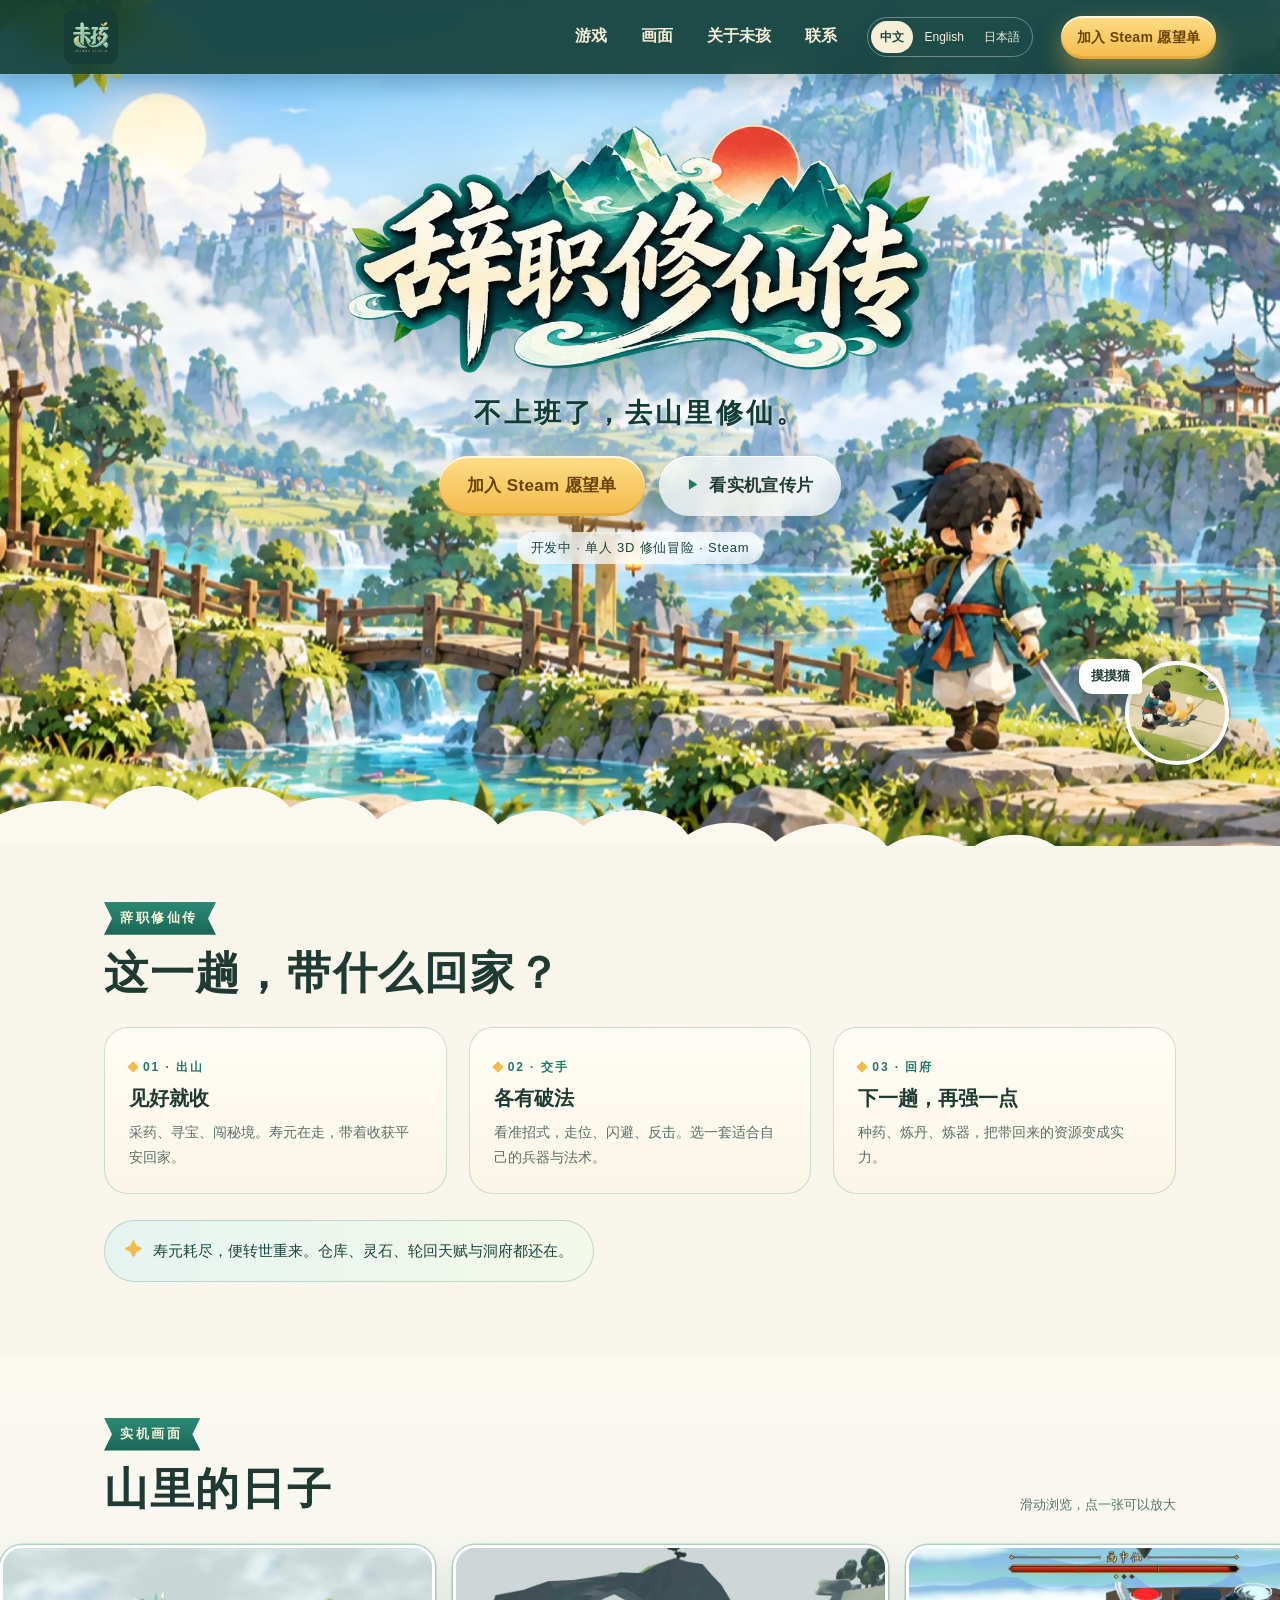
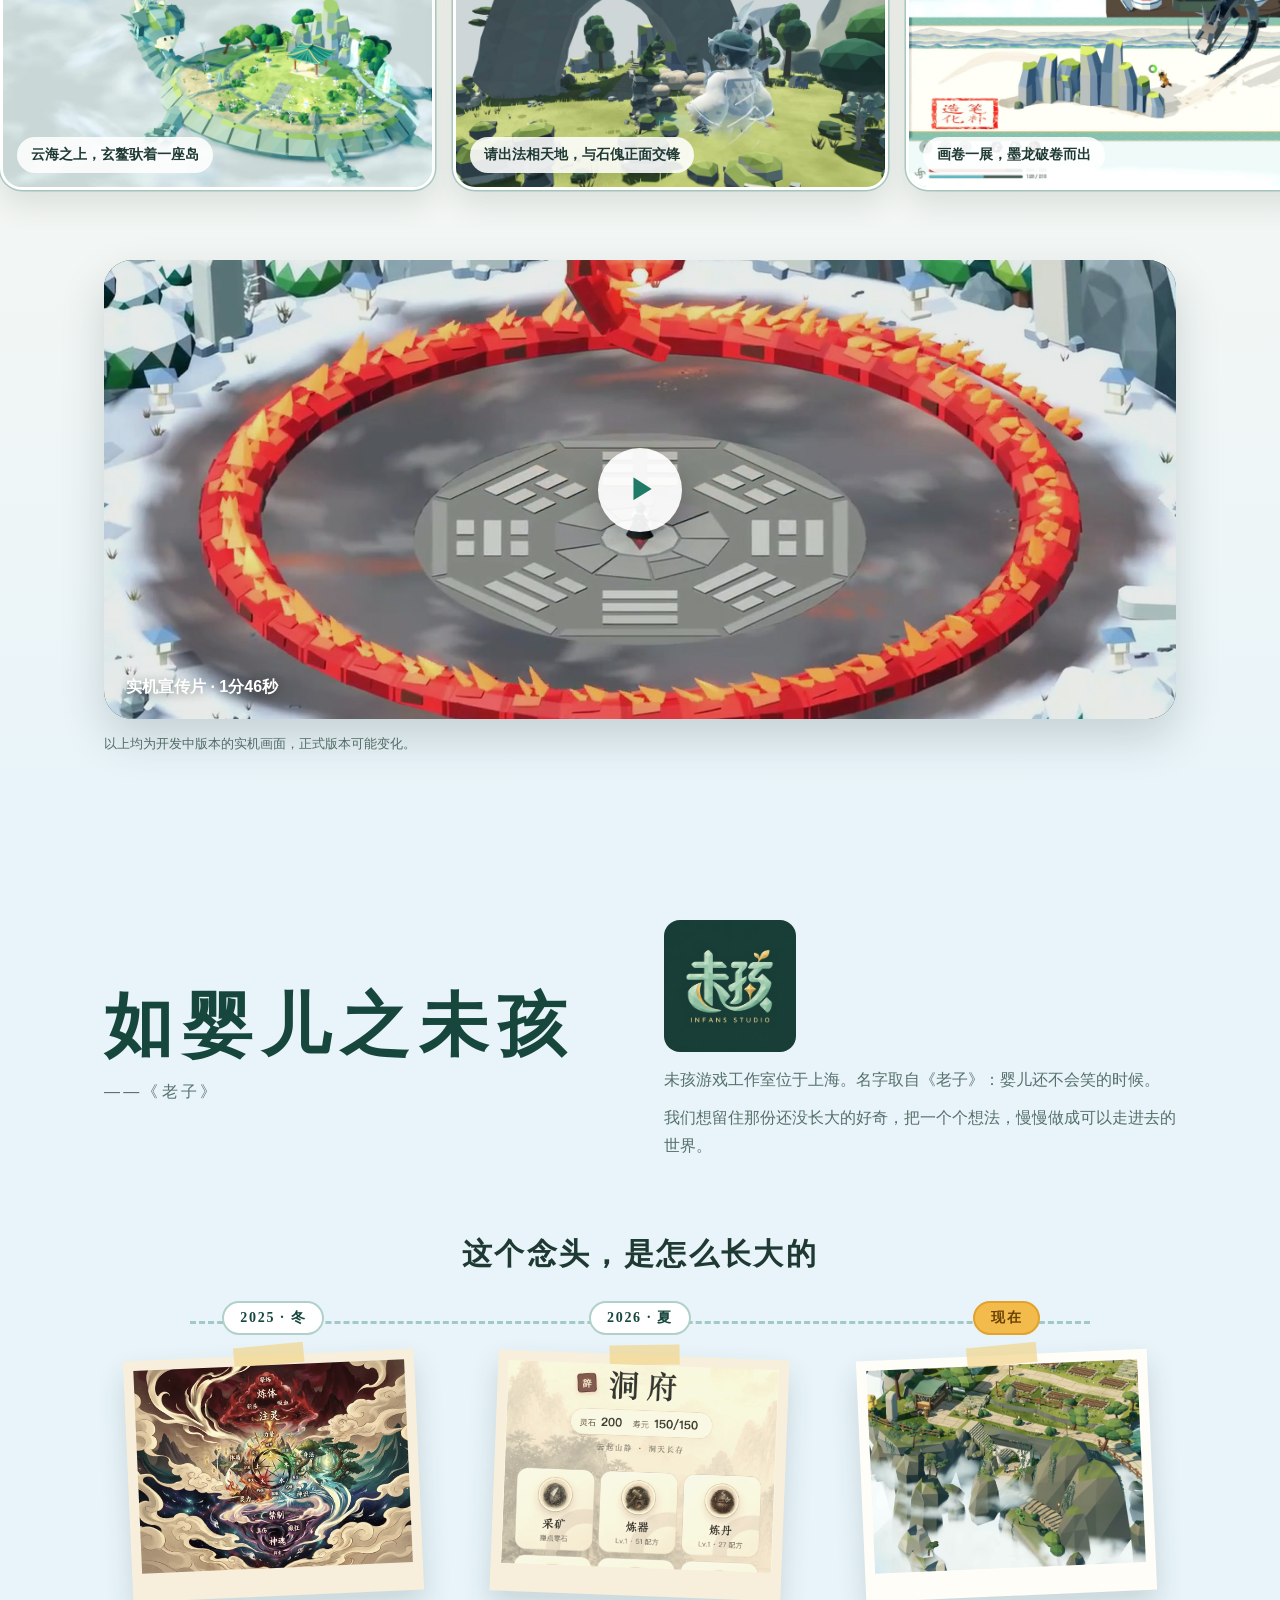
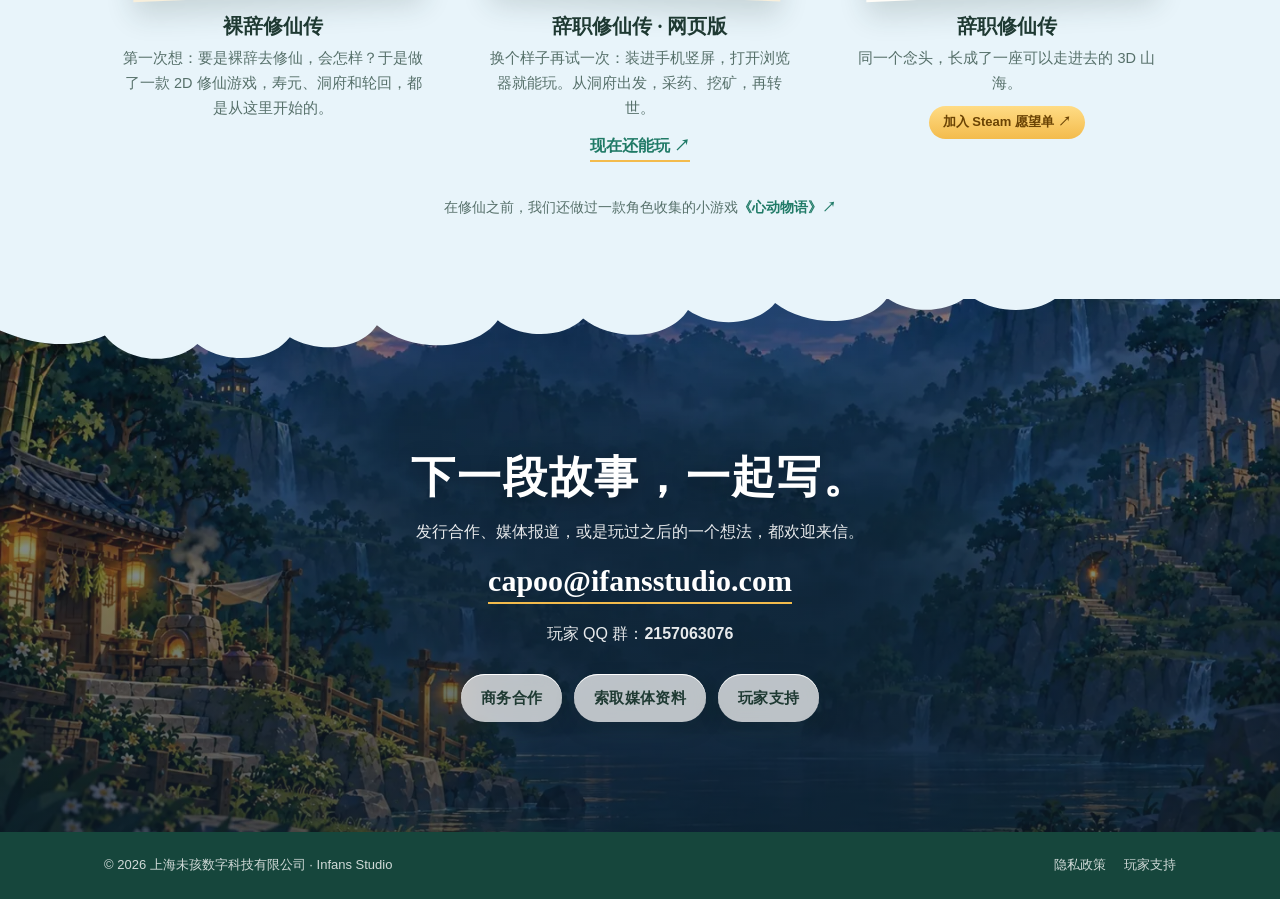
==== commit e1a3cdbb: "release(site): add reviewed English and Japanese homepage" ====
--- a/index.html
+++ b/index.html
@@ -4,54 +4,59 @@
   <meta charset="utf-8">
   <meta name="viewport" content="width=device-width, initial-scale=1, viewport-fit=cover">
   <link rel="canonical" href="https://www.ifansstudio.com/">
-  <meta property="og:title" content="未孩游戏工作室 · 辞职修仙传">
-  <meta property="og:description" content="不上班了，去山里修仙。看看最新实机画面，把《辞职修仙传》加入 Steam 愿望单。">
+  <meta property="og:title" content="未孩游戏工作室 · 辞职修仙传" data-i18n-content="meta.ogTitle">
+  <meta property="og:description" content="不上班了，去山里修仙。看看最新实机画面，把《辞职修仙传》加入 Steam 愿望单。" data-i18n-content="meta.ogDescription">
   <meta property="og:image" content="https://www.ifansstudio.com/home/assets/keyart-1920.webp">
   <meta property="og:url" content="https://www.ifansstudio.com/">
   <meta name="theme-color" content="#eaf5fa">
-  <meta name="description" content="未孩游戏工作室 Infans Studio，《辞职修仙传》开发工作室。不上班了，去山里修仙：一款基调轻松的单人 3D 修仙冒险。">
-  <title>未孩游戏工作室 Infans Studio · 辞职修仙传</title>
+  <meta name="description" content="未孩游戏工作室 Infans Studio，《辞职修仙传》开发工作室。不上班了，去山里修仙：一款基调轻松的单人 3D 修仙冒险。" data-i18n-content="meta.description">
+  <title data-i18n="meta.title">未孩游戏工作室 Infans Studio · 辞职修仙传</title>
   <link rel="icon" href="favicon.png?v=20261011a" type="image/png">
   <link rel="icon" href="favicon-32.png?v=20261011a" sizes="32x32" type="image/png">
   <link rel="icon" href="favicon-16.png?v=20261011a" sizes="16x16" type="image/png">
   <link rel="apple-touch-icon" href="apple-touch-icon.png?v=20261011a" sizes="180x180">
   <link rel="preload" as="image" href="home/assets/keyart-1920.webp" imagesrcset="home/assets/keyart-1280.webp 1280w, home/assets/keyart-1920.webp 1920w, home/assets/keyart-2560.webp 2560w, home/assets/keyart-3840.webp 3840w" imagesizes="max(100vw, 300svh)">
-  <link rel="stylesheet" href="home/style.css?v=20261011a">
+  <link rel="stylesheet" href="home/style.css?v=20261013-tri1">
 </head>
 <body>
-  <a class="skip" href="#game">跳到主要内容</a>
+  <a class="skip" href="#game" data-i18n="skip">跳到主要内容</a>
 
   <header class="bar" id="bar">
-    <a class="bar-logo" href="#top" aria-label="未孩游戏首页"><img src="home/assets/studio-logo.png" width="1254" height="1254" alt="未孩游戏工作室 Infans Studio"></a>
-    <nav class="bar-nav" aria-label="主导航">
-      <a href="#game">游戏</a>
-      <a href="#shots">画面</a>
-      <a href="#studio">关于未孩</a>
-      <a href="#contact">联系</a>
+    <a class="bar-logo" href="#top" aria-label="未孩游戏首页" data-i18n-aria-label="nav.home"><img src="home/assets/studio-logo.png" width="1254" height="1254" alt="未孩游戏工作室 Infans Studio" data-i18n-alt="brand.alt"></a>
+    <nav class="bar-nav" aria-label="主导航" data-i18n-aria-label="nav.label">
+      <a href="#game" data-i18n="nav.game">游戏</a>
+      <a href="#shots" data-i18n="nav.shots">画面</a>
+      <a href="#studio" data-i18n="nav.studio">关于未孩</a>
+      <a href="#contact" data-i18n="nav.contact">联系</a>
     </nav>
-    <a class="pill pill-gold bar-steam" data-steam href="https://store.steampowered.com/app/5371020/?l=schinese" target="_blank" rel="noopener">加入 Steam 愿望单</a>
+    <div class="language-switch" role="group" aria-label="网页语言" data-i18n-aria-label="language.label" hidden>
+      <button type="button" data-language="zh-CN" lang="zh-CN" aria-pressed="true">中文</button>
+      <button type="button" data-language="en" lang="en" aria-pressed="false">English</button>
+      <button type="button" data-language="ja" lang="ja" aria-pressed="false">日本語</button>
+    </div>
+    <a class="pill pill-gold bar-steam" data-steam href="https://store.steampowered.com/app/5371020/?l=schinese" target="_blank" rel="noopener" aria-label="加入 Steam 愿望单" data-i18n-aria-label="wishlist"><span class="bar-cta-full" data-i18n="wishlist">加入 Steam 愿望单</span><span class="bar-cta-short" aria-hidden="true">Steam ↗</span></a>
   </header>
 
   <main id="top">
     <!-- 首屏：Steam 主视觉＋正式字标 -->
     <section class="hero" aria-labelledby="hero-title">
-      <img class="hero-art" src="home/assets/keyart-1920.webp" srcset="home/assets/keyart-1280.webp 1280w, home/assets/keyart-1920.webp 1920w, home/assets/keyart-2560.webp 2560w, home/assets/keyart-3840.webp 3840w" sizes="max(100vw, 300svh)" width="3840" height="1240" alt="晴天的青绿山水间，背着竹篓的少年修士走在石桥边，远处是瀑布、石峰和洞府" fetchpriority="high">
+      <img class="hero-art" src="home/assets/keyart-1920.webp" srcset="home/assets/keyart-1280.webp 1280w, home/assets/keyart-1920.webp 1920w, home/assets/keyart-2560.webp 2560w, home/assets/keyart-3840.webp 3840w" sizes="max(100vw, 300svh)" width="3840" height="1240" alt="晴天的青绿山水间，背着竹篓的少年修士走在石桥边，远处是瀑布、石峰和洞府" data-i18n-alt="hero.art" fetchpriority="high">
       <div class="hero-veil" aria-hidden="true"></div>
       <div class="petals" aria-hidden="true"><i style="--x:8%;--d:0s;--t:13s;--s:1"></i><i style="--x:19%;--d:-6s;--t:16s;--s:0.8"></i><i style="--x:31%;--d:-3s;--t:12s;--s:1.1"></i><i style="--x:44%;--d:-9s;--t:18s;--s:0.7"></i><i style="--x:57%;--d:-1s;--t:14s;--s:0.9"></i><i style="--x:66%;--d:-12s;--t:17s;--s:1"></i><i style="--x:74%;--d:-5s;--t:13s;--s:0.8"></i><i style="--x:83%;--d:-8s;--t:15s;--s:1.2"></i><i style="--x:91%;--d:-2s;--t:19s;--s:0.9"></i><i style="--x:38%;--d:-14s;--t:16s;--s:0.75"></i></div>
       <div class="hero-copy">
-        <h1 id="hero-title"><img class="hero-logo" id="hero-logo" src="home/assets/logo-zh.webp" srcset="home/assets/logo-zh.webp 960w, home/assets/logo-zh-1280.webp 1280w" sizes="min(600px, 84vw)" width="1280" height="600" alt="辞职修仙传"></h1>
-        <p class="hero-line">不上班了，去山里修仙。</p>
+        <h1 id="hero-title"><img class="hero-logo" id="hero-logo" src="home/assets/logo-zh.webp" srcset="home/assets/logo-zh.webp 960w, home/assets/logo-zh-1280.webp 1280w" sizes="min(600px, 84vw)" width="1280" height="600" alt="辞职修仙传" data-i18n-alt="hero.logo"><span class="hero-name" data-i18n="game.name">辞职修仙传</span></h1>
+        <p class="hero-line" data-i18n="hero.line">不上班了，去山里修仙。</p>
         <div class="hero-actions">
-          <a class="pill pill-gold pill-lg" data-steam href="https://store.steampowered.com/app/5371020/?l=schinese" target="_blank" rel="noopener">加入 Steam 愿望单</a>
-          <button type="button" class="pill pill-glass pill-lg" data-trailer><span class="play" aria-hidden="true">▶</span>看实机宣传片</button>
+          <a class="pill pill-gold pill-lg" data-steam href="https://store.steampowered.com/app/5371020/?l=schinese" target="_blank" rel="noopener" data-i18n="wishlist">加入 Steam 愿望单</a>
+          <button type="button" class="pill pill-glass pill-lg" data-trailer><span class="play" aria-hidden="true">▶</span><span data-i18n="trailer.watch">看实机宣传片</span></button>
         </div>
-        <p class="hero-meta">开发中 · 单人 3D 修仙冒险 · Steam</p>
+        <p class="hero-meta" data-i18n="hero.meta">开发中 · 单人 3D 修仙冒险 · Steam</p>
       </div>
 
       <!-- 小互动：摸摸猫 -->
-      <button type="button" class="pet" id="pet" aria-label="摸摸猫">
+      <button type="button" class="pet" id="pet" aria-label="摸摸猫" data-i18n-aria-label="pet.label">
         <img src="home/assets/shot-cat.jpg" width="400" height="400" alt="">
-        <span class="pet-bubble" id="pet-bubble">摸摸猫</span>
+        <span class="pet-bubble" id="pet-bubble" data-i18n="pet.label">摸摸猫</span>
       </button>
       <svg class="cloud-edge" viewBox="0 0 1440 90" preserveAspectRatio="none" aria-hidden="true"><path d="M0 90V52c40-18 84-22 118-6 22-30 74-38 104-10 30-24 82-22 104 8 34-20 80-14 98 14 40-34 112-30 136 6 26-22 74-22 96 2 34-28 96-26 118 10 30-22 78-18 98 8 38-30 104-28 126 6 26-20 70-18 92 4 30-26 86-24 108 6 24-16 64-14 82 6 30-20 74-20 96 4 22-14 46-16 64-10V90Z"/></svg>
     </section>
@@ -60,47 +65,47 @@
     <span id="games" aria-hidden="true"></span>
     <section class="loop" id="game" aria-labelledby="loop-title">
       <div class="wrap">
-        <p class="kicker"><span>辞职修仙传</span></p>
-        <h2 id="loop-title">这一趟，带什么回家？</h2>
+        <p class="kicker"><span data-i18n="game.name">辞职修仙传</span></p>
+        <h2 id="loop-title" data-i18n="loop.title">这一趟，带什么回家？</h2>
         <div class="cards">
           <article class="card">
-            <div class="card-body"><span class="num">01 · 出山</span><h3>见好就收</h3><p>采药、寻宝、闯秘境。寿元在走，带着收获平安回家。</p></div>
+            <div class="card-body"><span class="num" data-i18n="loop.out">01 · 出山</span><h3 data-i18n="loop.outTitle">见好就收</h3><p data-i18n="loop.outBody">采药、寻宝、闯秘境。寿元在走，带着收获平安回家。</p></div>
           </article>
           <article class="card">
-            <div class="card-body"><span class="num">02 · 交手</span><h3>各有破法</h3><p>看准招式，走位、闪避、反击。选一套适合自己的兵器与法术。</p></div>
+            <div class="card-body"><span class="num" data-i18n="loop.fight">02 · 交手</span><h3 data-i18n="loop.fightTitle">各有破法</h3><p data-i18n="loop.fightBody">看准招式，走位、闪避、反击。选一套适合自己的兵器与法术。</p></div>
           </article>
           <article class="card">
-            <div class="card-body"><span class="num">03 · 回府</span><h3>下一趟，再强一点</h3><p>种药、炼丹、炼器，把带回来的资源变成实力。</p></div>
+            <div class="card-body"><span class="num" data-i18n="loop.home">03 · 回府</span><h3 data-i18n="loop.homeTitle">下一趟，再强一点</h3><p data-i18n="loop.homeBody">种药、炼丹、炼器，把带回来的资源变成实力。</p></div>
           </article>
         </div>
-        <p class="rebirth"><span aria-hidden="true">✦</span>寿元耗尽，便转世重来。仓库、灵石、轮回天赋与洞府都还在。</p>
+        <p class="rebirth"><span aria-hidden="true">✦</span><span data-i18n="loop.rebirth">寿元耗尽，便转世重来。仓库、灵石、轮回天赋与洞府都还在。</span></p>
       </div>
     </section>
 
     <!-- 实机画面 -->
     <section class="shots" id="shots" aria-labelledby="shots-title">
       <div class="wrap shots-head">
-        <div><p class="kicker"><span>实机画面</span></p><h2 id="shots-title">山里的日子</h2></div>
-        <p class="shots-hint">滑动浏览，点一张可以放大</p>
+        <div><p class="kicker"><span data-i18n="shots.kicker">实机画面</span></p><h2 id="shots-title" data-i18n="shots.title">山里的日子</h2></div>
+        <p class="shots-hint" data-i18n="shots.hint">滑动浏览，点一张可以放大</p>
       </div>
       <div class="marquee" id="marquee"><div class="track" id="track">
-        <button type="button" class="shot" data-zoom="shot-xuanao.jpg"><img src="home/assets/shot-xuanao.jpg" width="1920" height="1080" alt="玄鳌驮岛首领战，巨兽背上的亭台楼阁" loading="lazy"><span>云海之上，玄鳌驮着一座岛</span></button>
-        <button type="button" class="shot" data-zoom="shot-shikui.jpg"><img src="home/assets/shot-shikui.jpg" width="1920" height="1080" alt="法相天地与巨大的石傀首领交战" loading="lazy"><span>请出法相天地，与石傀正面交锋</span></button>
-        <button type="button" class="shot" data-zoom="shot-molong.jpg"><img src="home/assets/shot-molong.jpg" width="1920" height="1080" alt="画中仙秘境中，墨龙从画卷冲出" loading="lazy"><span>画卷一展，墨龙破卷而出</span></button>
-        <button type="button" class="shot" data-zoom="shot-lantern.jpg"><img src="home/assets/shot-lantern.jpg" width="1920" height="1080" alt="走马灯秘境中的七张剪纸人影" loading="lazy"><span>纸轮一转，满堂剪纸人影站起</span></button>
-        <button type="button" class="shot" data-zoom="shot-lanke.jpg"><img src="home/assets/shot-lanke.jpg" width="1920" height="1080" alt="烂柯秘境中，红叶环绕棋盘" loading="lazy"><span>一局未完，山中已是秋色</span></button>
-        <button type="button" class="shot" data-zoom="shot-qingniu.jpg"><img src="home/assets/shot-qingniu.jpg" width="1920" height="1080" alt="青牛峰的洞府、药田与云海全景" loading="lazy"><span>云海环抱，洞府就是家</span></button>
-        <button type="button" class="shot" data-zoom="shot-atlas.jpg"><img src="home/assets/shot-atlas.jpg" width="1920" height="1080" alt="昆仑山的游戏内舆图" loading="lazy"><span>沿着舆图，走向更远的山河</span></button>
-        <button type="button" class="shot" data-zoom="shot-cat.jpg"><img src="home/assets/shot-cat.jpg" width="1920" height="1080" alt="主角在药田边摸橘白猫" loading="lazy"><span>回到药田旁，摸摸一路相伴的猫</span></button>
-        <button type="button" class="shot" data-zoom="shot-spells.jpg"><img src="home/assets/shot-spells.jpg" width="1920" height="1080" alt="游戏内角色法术配置界面" loading="lazy"><span>这一世，试试另一种打法</span></button>
+        <button type="button" class="shot" data-zoom="shot-xuanao.jpg"><img src="home/assets/shot-xuanao.jpg" width="1920" height="1080" alt="玄鳌驮岛首领战，巨兽背上的亭台楼阁" data-i18n-alt="shots.xuanao.alt" loading="lazy"><span data-i18n="shots.xuanao">云海之上，玄鳌驮着一座岛</span></button>
+        <button type="button" class="shot" data-zoom="shot-shikui.jpg"><img src="home/assets/shot-shikui.jpg" width="1920" height="1080" alt="法相天地与巨大的石傀首领交战" data-i18n-alt="shots.shikui.alt" loading="lazy"><span data-i18n="shots.shikui">请出法相天地，与石傀正面交锋</span></button>
+        <button type="button" class="shot" data-zoom="shot-molong.jpg"><img src="home/assets/shot-molong.jpg" width="1920" height="1080" alt="画中仙秘境中，墨龙从画卷冲出" data-i18n-alt="shots.molong.alt" loading="lazy"><span data-i18n="shots.molong">画卷一展，墨龙破卷而出</span></button>
+        <button type="button" class="shot" data-zoom="shot-lantern.jpg"><img src="home/assets/shot-lantern.jpg" width="1920" height="1080" alt="走马灯秘境中的七张剪纸人影" data-i18n-alt="shots.lantern.alt" loading="lazy"><span data-i18n="shots.lantern">纸轮一转，满堂剪纸人影站起</span></button>
+        <button type="button" class="shot" data-zoom="shot-lanke.jpg"><img src="home/assets/shot-lanke.jpg" width="1920" height="1080" alt="烂柯秘境中，红叶环绕棋盘" data-i18n-alt="shots.lanke.alt" loading="lazy"><span data-i18n="shots.lanke">一局未完，山中已是秋色</span></button>
+        <button type="button" class="shot" data-zoom="shot-qingniu.jpg"><img src="home/assets/shot-qingniu.jpg" width="1920" height="1080" alt="青牛峰的洞府、药田与云海全景" data-i18n-alt="shots.qingniu.alt" loading="lazy"><span data-i18n="shots.qingniu">云海环抱，洞府就是家</span></button>
+        <button type="button" class="shot" data-zoom="shot-atlas.jpg"><img src="home/assets/shot-atlas.jpg" width="1920" height="1080" alt="昆仑山的游戏内舆图" data-i18n-alt="shots.atlas.alt" loading="lazy"><span data-i18n="shots.atlas">沿着舆图，走向更远的山河</span></button>
+        <button type="button" class="shot" data-zoom="shot-cat.jpg"><img src="home/assets/shot-cat.jpg" width="1920" height="1080" alt="主角在药田边摸橘白猫" data-i18n-alt="shots.cat.alt" loading="lazy"><span data-i18n="shots.cat">回到药田旁，摸摸一路相伴的猫</span></button>
+        <button type="button" class="shot" data-zoom="shot-spells.jpg"><img src="home/assets/shot-spells.jpg" width="1920" height="1080" alt="游戏内角色法术配置界面" data-i18n-alt="shots.spells.alt" loading="lazy"><span data-i18n="shots.spells">这一世，试试另一种打法</span></button>
       </div></div>
       <div class="wrap">
-        <button type="button" class="trailer" data-trailer aria-label="播放实机宣传片">
+        <button type="button" class="trailer" data-trailer aria-label="播放实机宣传片" data-i18n-aria-label="trailer.play">
           <img src="home/assets/trailer-poster.jpg" width="1920" height="1080" alt="" loading="lazy">
           <span class="trailer-play" aria-hidden="true">▶</span>
-          <span class="trailer-cap">实机宣传片 · 1分46秒</span>
+          <span class="trailer-cap" data-i18n="trailer.caption">实机宣传片 · 1分46秒</span>
         </button>
-        <p class="note">以上均为开发中版本的实机画面，正式版本可能变化。</p>
+        <p class="note" data-i18n="shots.note">以上均为开发中版本的实机画面，正式版本可能变化。</p>
       </div>
     </section>
 
@@ -108,40 +113,40 @@
     <section class="studio" id="studio" aria-labelledby="studio-title">
       <div class="wrap studio-grid">
         <div class="motto">
-          <h2 id="studio-title">如婴儿之未孩</h2>
-          <p class="motto-src">——《老子》</p>
+          <h2 id="studio-title" data-i18n="studio.motto">如婴儿之未孩</h2>
+          <p class="motto-src" data-i18n="studio.source">——《老子》</p>
         </div>
         <div class="studio-copy">
-          <img class="studio-logo" src="home/assets/studio-logo.png" width="1254" height="1254" alt="未孩游戏工作室 Infans Studio" loading="lazy">
-          <p>未孩游戏工作室位于上海。名字取自《老子》：婴儿还不会笑的时候。</p>
-          <p>我们想留住那份还没长大的好奇，把一个个想法，慢慢做成可以走进去的世界。</p>
+          <img class="studio-logo" src="home/assets/studio-logo.png" width="1254" height="1254" alt="未孩游戏工作室 Infans Studio" data-i18n-alt="brand.alt" loading="lazy">
+          <p data-i18n="studio.intro">未孩游戏工作室位于上海。名字取自《老子》：婴儿还不会笑的时候。</p>
+          <p data-i18n="studio.belief">我们想留住那份还没长大的好奇，把一个个想法，慢慢做成可以走进去的世界。</p>
         </div>
       </div>
       <div class="wrap">
-        <h3 class="past-title"><span>这个念头，是怎么长大的</span></h3>
+        <h3 class="past-title"><span data-i18n="story.title">这个念头，是怎么长大的</span></h3>
         <ol class="story">
           <li class="chapter old">
-            <span class="when">2025 · 冬</span>
-            <figure class="photo tilt-l"><img src="home/assets/old-luoci.webp" width="640" height="372" alt="《裸辞修仙传》早期画面" loading="lazy"></figure>
-            <h4>裸辞修仙传</h4>
-            <p>第一次想：要是裸辞去修仙，会怎样？于是做了一款 2D 修仙游戏，寿元、洞府和轮回，都是从这里开始的。</p>
+            <span class="when" data-i18n="story.winter">2025 · 冬</span>
+            <figure class="photo tilt-l"><img src="home/assets/old-luoci.webp" width="640" height="372" alt="《裸辞修仙传》早期画面" data-i18n-alt="story.oldAlt" loading="lazy"></figure>
+            <h4 data-i18n="story.oldName">裸辞修仙传</h4>
+            <p data-i18n="story.oldBody">第一次想：要是裸辞去修仙，会怎样？于是做了一款 2D 修仙游戏，寿元、洞府和轮回，都是从这里开始的。</p>
           </li>
           <li class="chapter old">
-            <span class="when">2026 · 夏</span>
-            <figure class="photo tilt-r portrait"><img src="home/assets/old-web-home.webp" width="780" height="1688" alt="《辞职修仙传》网页版首页：水墨山水中的洞府" loading="lazy"></figure>
-            <h4>辞职修仙传 · 网页版</h4>
-            <p>换个样子再试一次：装进手机竖屏，打开浏览器就能玩。从洞府出发，采药、挖矿，再转世。</p>
-            <a class="story-link" href="https://www.ifansstudio.com/games/resign-to-cultivate/" target="_blank" rel="noopener">现在还能玩 ↗</a>
+            <span class="when" data-i18n="story.summer">2026 · 夏</span>
+            <figure class="photo tilt-r portrait"><img src="home/assets/old-web-home.webp" width="780" height="1688" alt="《辞职修仙传》网页版首页：水墨山水中的洞府" data-i18n-alt="story.webAlt" loading="lazy"></figure>
+            <h4 data-i18n="story.webName">辞职修仙传 · 网页版</h4>
+            <p data-i18n="story.webBody">换个样子再试一次：装进手机竖屏，打开浏览器就能玩。从洞府出发，采药、挖矿，再转世。</p>
+            <a class="story-link" href="https://www.ifansstudio.com/games/resign-to-cultivate/" target="_blank" rel="noopener" data-i18n="story.webPlay">现在还能玩 ↗</a>
           </li>
           <li class="chapter now">
-            <span class="when">现在</span>
-            <figure class="photo tilt-l"><img src="home/assets/shot-qingniu.jpg" width="1280" height="720" alt="《辞职修仙传》青牛峰洞府实机全景" loading="lazy"></figure>
-            <h4>辞职修仙传</h4>
-            <p>同一个念头，长成了一座可以走进去的 3D 山海。</p>
-            <a class="story-badge" href="https://store.steampowered.com/app/5371020/?l=schinese" target="_blank" rel="noopener">加入 Steam 愿望单 ↗</a>
+            <span class="when" data-i18n="story.now">现在</span>
+            <figure class="photo tilt-l"><img src="home/assets/shot-qingniu.jpg" width="1280" height="720" alt="《辞职修仙传》青牛峰洞府实机全景" data-i18n-alt="story.currentAlt" loading="lazy"></figure>
+            <h4 data-i18n="game.name">辞职修仙传</h4>
+            <p data-i18n="story.currentBody">同一个念头，长成了一座可以走进去的 3D 山海。</p>
+            <a class="story-badge" href="https://store.steampowered.com/app/5371020/?l=schinese" target="_blank" rel="noopener" data-i18n="wishlist.arrow">加入 Steam 愿望单 ↗</a>
           </li>
         </ol>
-        <p class="story-foot">在修仙之前，我们还做过一款角色收集的小游戏<a href="https://capoofun.itch.io/heartbeat" target="_blank" rel="noopener">《心动物语》↗</a></p>
+        <p class="story-foot"><span data-i18n="story.earlier">在修仙之前，我们还做过一款角色收集的小游戏</span><a href="https://capoofun.itch.io/heartbeat" target="_blank" rel="noopener" data-i18n="story.heartbeat">《心动物语》↗</a></p>
       </div>
     </section>
 
@@ -150,26 +155,27 @@
       <svg class="cloud-edge top" viewBox="0 0 1440 90" preserveAspectRatio="none" aria-hidden="true"><path d="M0 90V52c40-18 84-22 118-6 22-30 74-38 104-10 30-24 82-22 104 8 34-20 80-14 98 14 40-34 112-30 136 6 26-22 74-22 96 2 34-28 96-26 118 10 30-22 78-18 98 8 38-30 104-28 126 6 26-20 70-18 92 4 30-26 86-24 108 6 24-16 64-14 82 6 30-20 74-20 96 4 22-14 46-16 64-10V90Z"/></svg>
       <img class="contact-art" src="home/assets/dusk.webp" width="1438" height="810" alt="" loading="lazy">
       <div class="wrap contact-inner">
-        <h2 id="contact-title">下一段故事，一起写。</h2>
-        <p>发行合作、媒体报道，或是玩过之后的一个想法，都欢迎来信。</p>
+        <h2 id="contact-title" data-i18n="contact.title">下一段故事，一起写。</h2>
+        <p data-i18n="contact.body">发行合作、媒体报道，或是玩过之后的一个想法，都欢迎来信。</p>
         <a class="mail" href="mailto:capoo@ifansstudio.com">capoo@ifansstudio.com</a>
-        <p class="community">玩家 QQ 群：<strong>2157063076</strong></p>
+        <p class="community"><span data-i18n="contact.qq">玩家 QQ 群：</span><strong>2157063076</strong></p>
         <div class="contact-pills">
-          <a class="pill pill-glass" href="mailto:capoo@ifansstudio.com?subject=%E5%AE%98%E7%BD%91%E6%9D%A5%E4%BF%A1%EF%BD%9C%E5%95%86%E5%8A%A1%E5%90%88%E4%BD%9C">商务合作</a>
-          <a class="pill pill-glass" href="mailto:capoo@ifansstudio.com?subject=%E5%AE%98%E7%BD%91%E6%9D%A5%E4%BF%A1%EF%BD%9C%E7%B4%A2%E5%8F%96%E5%AA%92%E4%BD%93%E8%B5%84%E6%96%99">索取媒体资料</a>
-          <a class="pill pill-glass" href="https://www.ifansstudio.com/support.html" target="_blank" rel="noopener">玩家支持</a>
+          <a class="pill pill-glass" href="mailto:capoo@ifansstudio.com?subject=%E5%AE%98%E7%BD%91%E6%9D%A5%E4%BF%A1%EF%BD%9C%E5%95%86%E5%8A%A1%E5%90%88%E4%BD%9C" data-i18n="contact.business">商务合作</a>
+          <a class="pill pill-glass" href="mailto:capoo@ifansstudio.com?subject=%E5%AE%98%E7%BD%91%E6%9D%A5%E4%BF%A1%EF%BD%9C%E7%B4%A2%E5%8F%96%E5%AA%92%E4%BD%93%E8%B5%84%E6%96%99" data-i18n="contact.press">索取媒体资料</a>
+          <a class="pill pill-glass" href="https://www.ifansstudio.com/support.html" target="_blank" rel="noopener" data-i18n="support">玩家支持</a>
         </div>
     </section>
   </main>
 
   <footer class="foot">
     <div class="wrap foot-inner">
-      <span>© 2026 上海未孩数字科技有限公司 · Infans Studio</span>
-      <span class="foot-links"><a href="https://www.ifansstudio.com/privacy.html" target="_blank" rel="noopener">隐私政策</a><a href="https://www.ifansstudio.com/support.html" target="_blank" rel="noopener">玩家支持</a></span>
+      <span data-i18n="footer.company">© 2026 上海未孩数字科技有限公司 · Infans Studio</span>
+      <span class="foot-links"><a href="https://www.ifansstudio.com/privacy.html" target="_blank" rel="noopener" data-i18n="privacy">隐私政策</a><a href="https://www.ifansstudio.com/support.html" target="_blank" rel="noopener" data-i18n="support">玩家支持</a></span>
     </div>
   </footer>
-  <dialog class="viewer" id="viewer"><button type="button" class="viewer-x" data-close aria-label="关闭">×</button><div class="viewer-body" id="viewer-body"></div></dialog>
+  <dialog class="viewer" id="viewer"><button type="button" class="viewer-x" data-close aria-label="关闭" data-i18n-aria-label="viewer.close">×</button><div class="viewer-body" id="viewer-body"></div></dialog>
 
-  <script src="home/main.js" defer></script>
+  <script src="home/i18n.js?v=20261013-tri1" defer></script>
+  <script src="home/main.js?v=20261013-tri1" defer></script>
 </body>
 </html>
--- a/home/style.css
+++ b/home/style.css
@@ -282,3 +282,53 @@
 .card::before,.card::after{display:none}
 .card{box-shadow:none;border:1px solid rgba(31,122,102,.22)}
 @media(max-width:640px){.cards{gap:14px}.card-body{padding:18px 20px}.loop{padding-bottom:36px}.shots{padding-top:36px}}
+
+
+/* Homepage language controls and English text spacing; Chinese art remains unchanged. */
+.language-switch{display:flex;flex:none;gap:2px;padding:3px;border:1px solid rgba(255,255,255,.35);border-radius:99px}
+.language-switch[hidden]{display:none}
+.language-switch button{border:0;border-radius:99px;padding:5px 9px;background:transparent;color:#f6efd6;font-size:12px;line-height:1.5;min-height:32px}
+.language-switch button[aria-pressed="true"]{background:#f6efd6;color:var(--jade-deep);font-weight:700}
+.hero-name{display:none}
+html[lang="en"]{--serif:Georgia,"Times New Roman",serif}
+html[lang="en"] .hero-name{display:block;margin:-12px 16px 12px;font:700 clamp(26px,3vw,38px)/1.2 var(--serif);color:var(--jade-deep);text-shadow:0 2px 12px #fff}
+html[lang="en"] .hero-line,html[lang="en"] .hero-meta,html[lang="en"] .kicker span,html[lang="en"] .num,html[lang="en"] .when,html[lang="en"] .motto h2{letter-spacing:.02em}
+html[lang="en"] .hero-line{padding-inline:16px}
+html[lang="en"] .hero-meta{max-width:calc(100% - 32px)}
+.rebirth [data-i18n]{color:inherit;font-size:inherit}
+html[lang="en"] .shot span{max-width:calc(100% - 28px);line-height:1.5;text-align:left}
+@media(max-width:1100px){.bar{gap:14px}.bar-nav{gap:16px;font-size:14px}}
+@media(max-width:800px){.bar-nav{display:none}.language-switch{margin-left:auto}.bar-steam{margin-left:0}}
+@media(max-width:640px){
+ .bar{gap:8px}
+ .language-switch button{padding:5px 7px;min-height:36px}
+ html[lang="en"] .bar-steam{font-size:11px;padding:9px 10px}
+ html[lang="en"] .hero-name{margin-top:-4px}
+ html[lang="en"] .hero-line{font-size:21px;line-height:1.35;margin-bottom:18px}
+ html[lang="en"] .hero-meta{font-size:12px;letter-spacing:0}
+ html[lang="en"] .motto h2{font-size:38px}
+ html[lang="en"] .story-foot{padding-inline:8px}
+}
+
+
+/* Three website languages. Keep the full Steam action in the hero on narrow screens. */
+.bar-cta-short{display:none}
+.bar-nav a,.bar-steam{white-space:nowrap}
+.bar-steam{flex-shrink:0}
+@media(max-width:1100px){.bar-cta-full{display:none}.bar-cta-short{display:inline}}
+html[lang="ja"]{--serif:"Hiragino Mincho ProN","Yu Mincho","Noto Serif JP",serif}
+html[lang="ja"] .hero-name{display:block;margin:-12px 16px 12px;font:700 clamp(26px,3vw,38px)/1.2 var(--serif);color:var(--jade-deep);text-shadow:0 2px 12px #fff}
+html[lang="ja"] .hero-line,html[lang="ja"] .hero-meta,html[lang="ja"] .kicker span,html[lang="ja"] .num,html[lang="ja"] .when,html[lang="ja"] .motto h2{letter-spacing:.02em}
+html[lang="ja"] .hero-line{padding-inline:16px}
+html[lang="ja"] .hero-meta{max-width:calc(100% - 32px)}
+html[lang="ja"] .shot span{max-width:calc(100% - 28px);line-height:1.5;text-align:left}
+@media(max-width:640px){
+ .bar-cta-full{display:none}
+ .bar-cta-short{display:inline}
+ .bar-steam,html[lang="en"] .bar-steam{font-size:11px;padding:9px}
+ .language-switch button{padding:5px 6px;font-size:12px}
+ html[lang="ja"] .hero-name{margin-top:-4px}
+ html[lang="ja"] .hero-line{font-size:21px;line-height:1.35;margin-bottom:18px}
+ html[lang="ja"] .hero-meta{font-size:12px;letter-spacing:0}
+ html[lang="ja"] .motto h2{font-size:38px}
+}
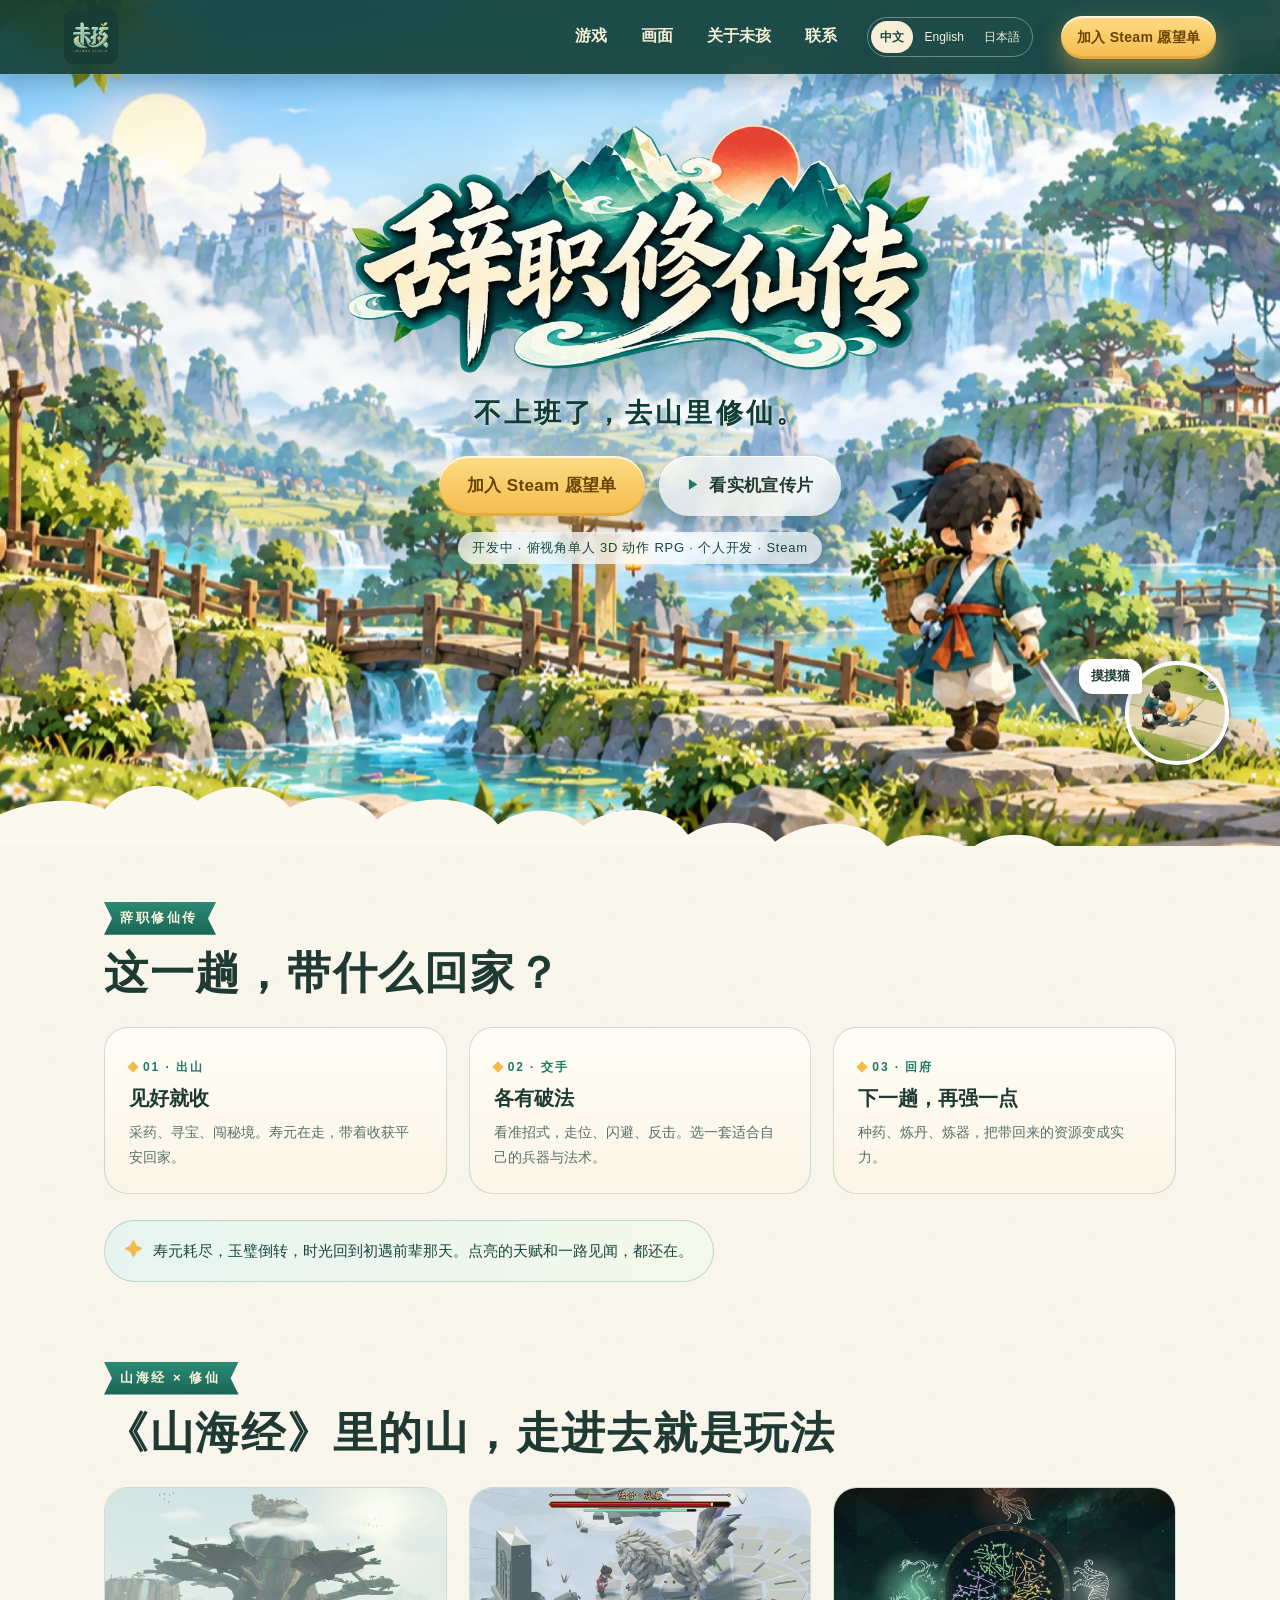
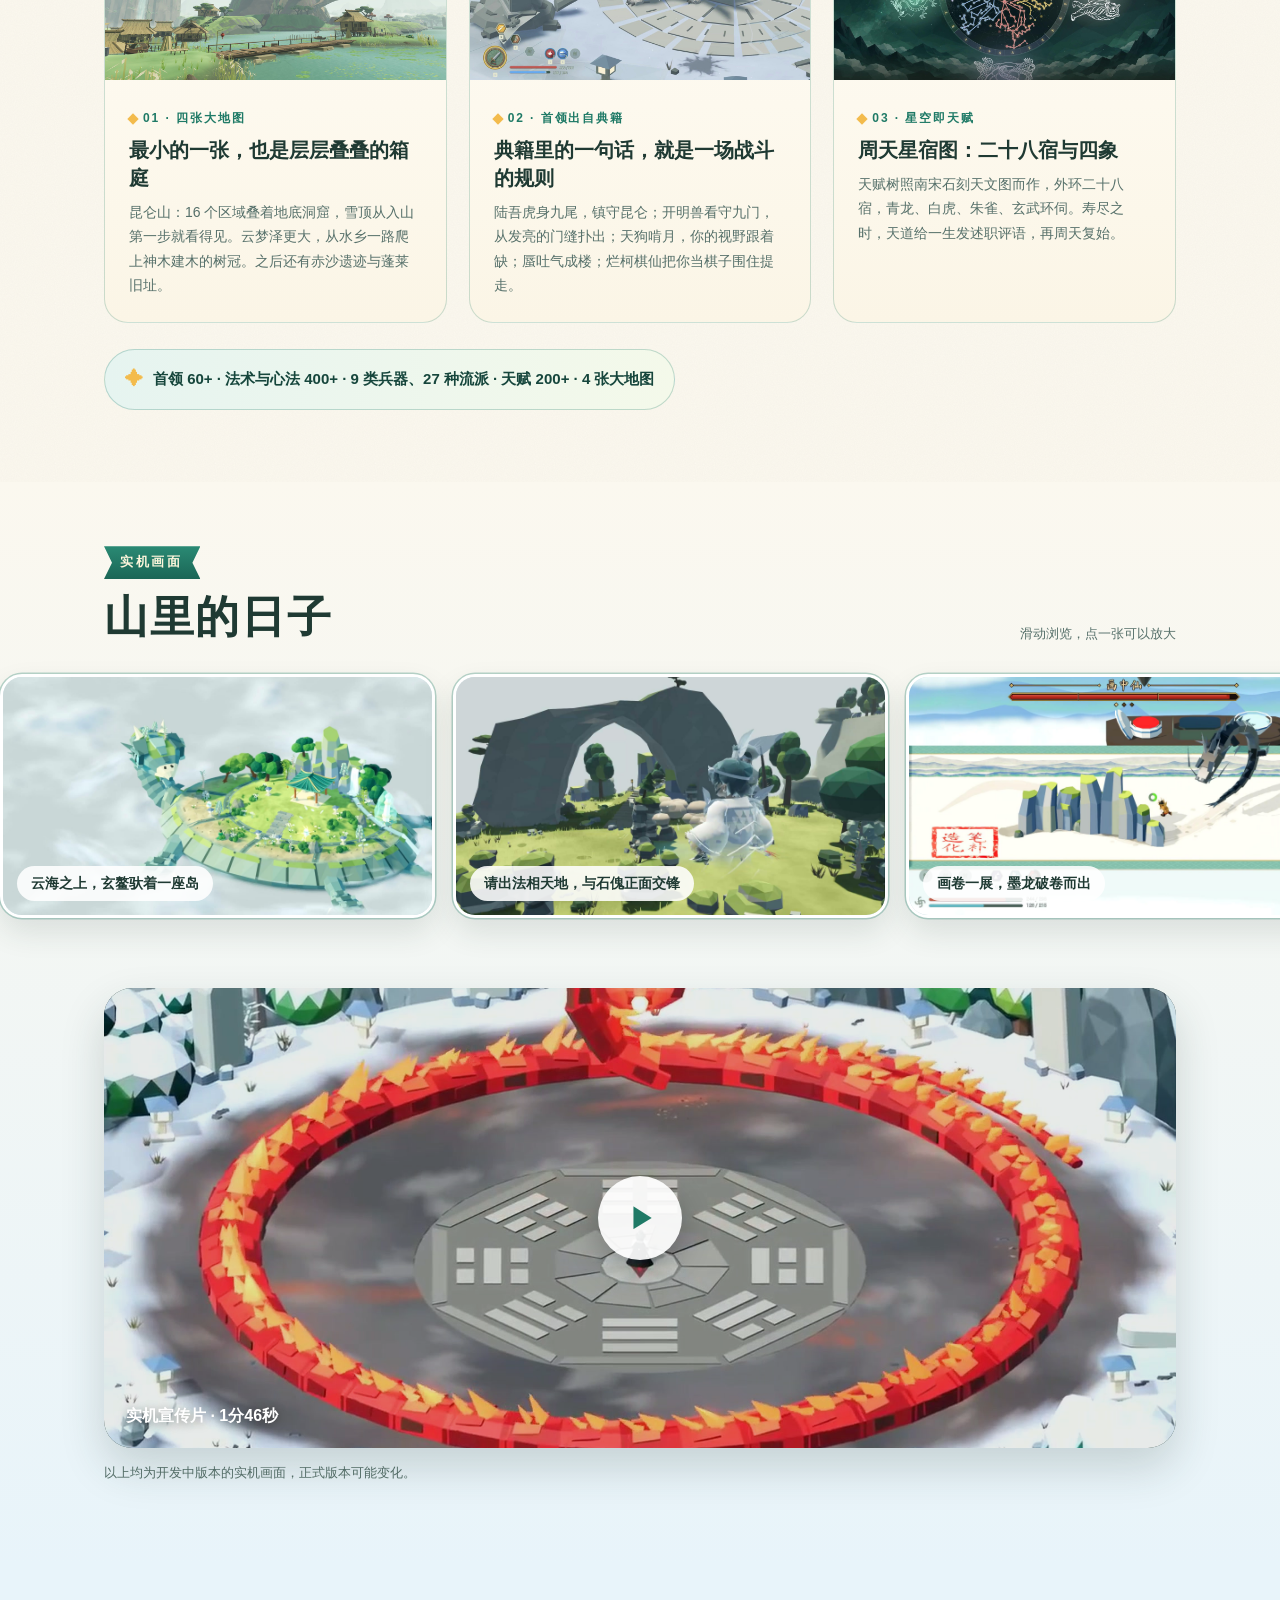
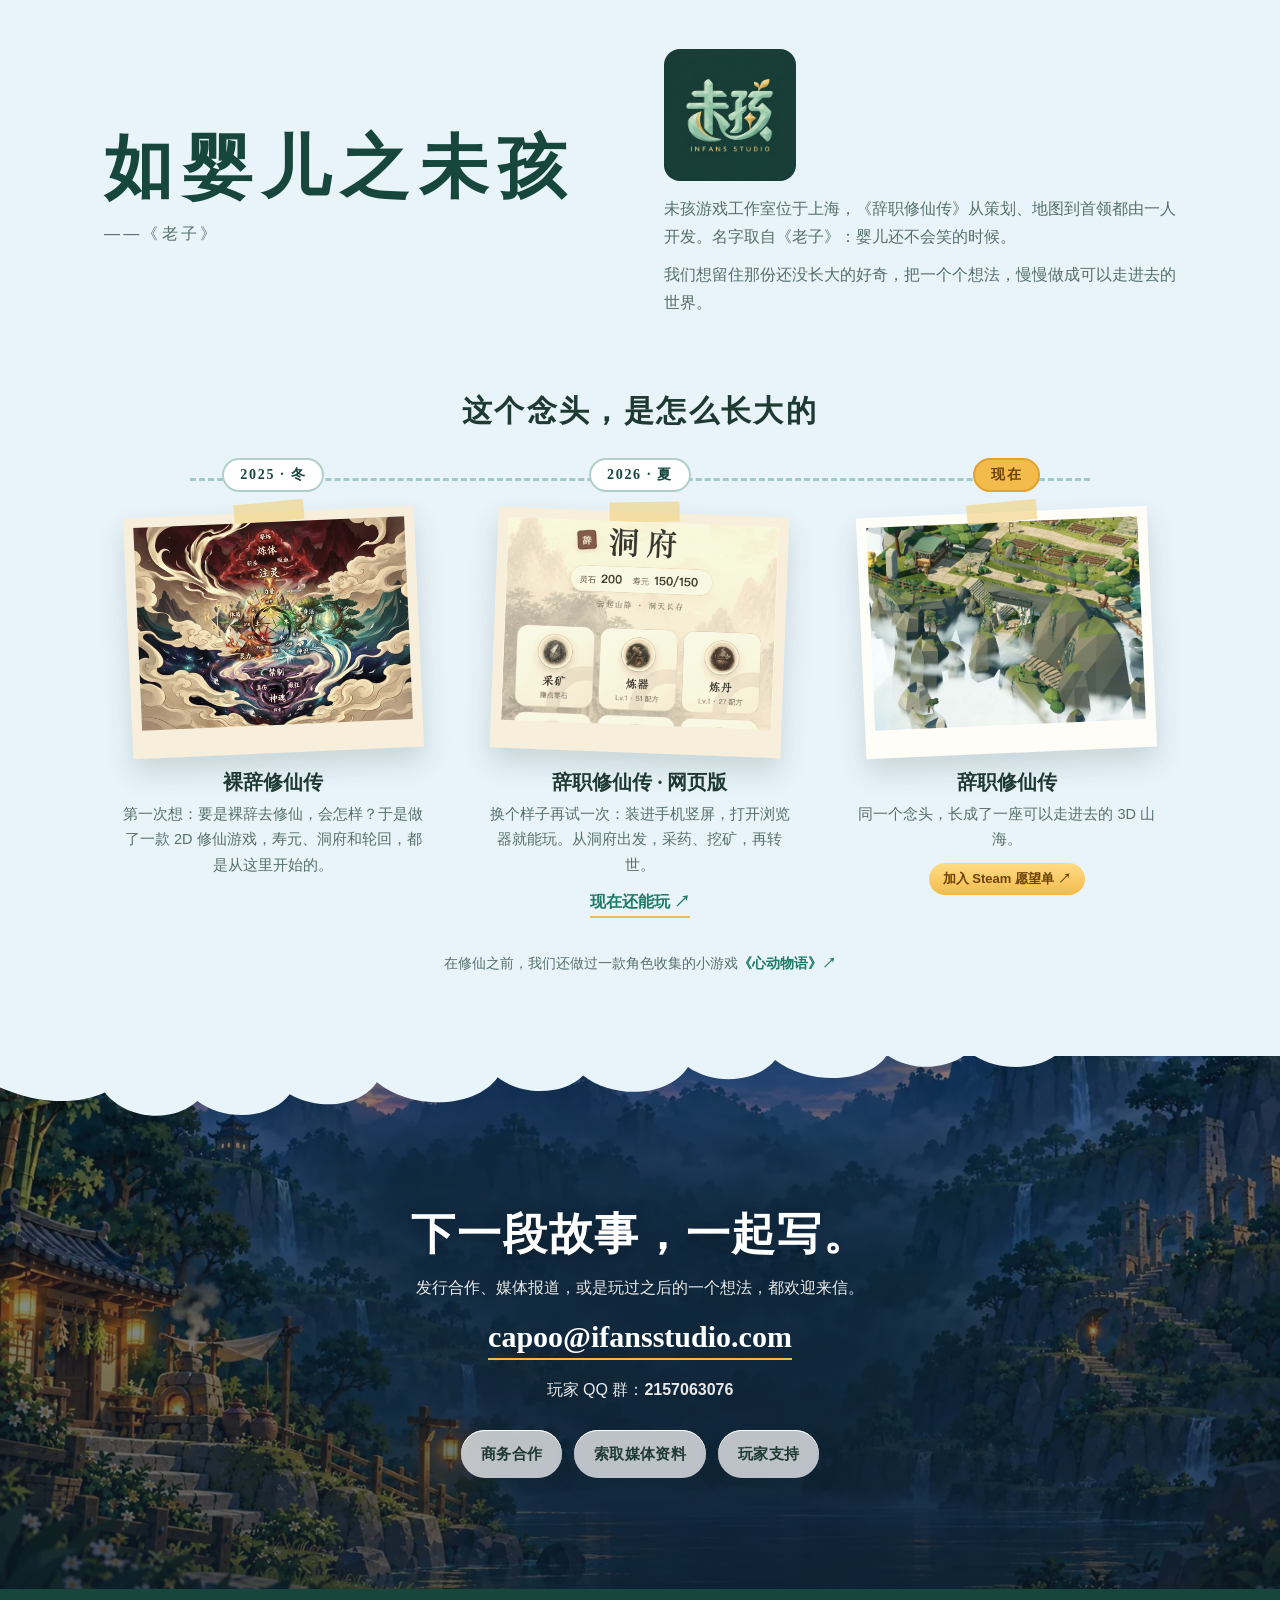
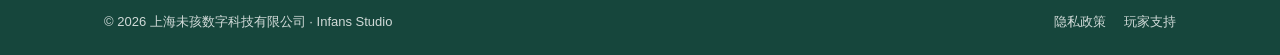
==== commit 07a95fe0: "release(site): 山海经×修仙 section, cycle rule fix, solo dev, EN logo on ja/en (approved by Capoo 2026-11" ====
--- a/index.html
+++ b/index.html
@@ -9,14 +9,14 @@
   <meta property="og:image" content="https://www.ifansstudio.com/home/assets/keyart-1920.webp">
   <meta property="og:url" content="https://www.ifansstudio.com/">
   <meta name="theme-color" content="#eaf5fa">
-  <meta name="description" content="未孩游戏工作室 Infans Studio，《辞职修仙传》开发工作室。不上班了，去山里修仙：一款基调轻松的单人 3D 修仙冒险。" data-i18n-content="meta.description">
+  <meta name="description" content="未孩游戏工作室 Infans Studio，《辞职修仙传》开发工作室。不上班了，去《山海经》的山里修仙：一款俯视角单人 3D 动作 RPG，个人开发。" data-i18n-content="meta.description">
   <title data-i18n="meta.title">未孩游戏工作室 Infans Studio · 辞职修仙传</title>
   <link rel="icon" href="favicon.png?v=20261011a" type="image/png">
   <link rel="icon" href="favicon-32.png?v=20261011a" sizes="32x32" type="image/png">
   <link rel="icon" href="favicon-16.png?v=20261011a" sizes="16x16" type="image/png">
   <link rel="apple-touch-icon" href="apple-touch-icon.png?v=20261011a" sizes="180x180">
   <link rel="preload" as="image" href="home/assets/keyart-1920.webp" imagesrcset="home/assets/keyart-1280.webp 1280w, home/assets/keyart-1920.webp 1920w, home/assets/keyart-2560.webp 2560w, home/assets/keyart-3840.webp 3840w" imagesizes="max(100vw, 300svh)">
-  <link rel="stylesheet" href="home/style.css?v=20261013-tri1">
+  <link rel="stylesheet" href="home/style.css?v=20261111-myth">
 </head>
 <body>
   <a class="skip" href="#game" data-i18n="skip">跳到主要内容</a>
@@ -50,7 +50,7 @@
           <a class="pill pill-gold pill-lg" data-steam href="https://store.steampowered.com/app/5371020/?l=schinese" target="_blank" rel="noopener" data-i18n="wishlist">加入 Steam 愿望单</a>
           <button type="button" class="pill pill-glass pill-lg" data-trailer><span class="play" aria-hidden="true">▶</span><span data-i18n="trailer.watch">看实机宣传片</span></button>
         </div>
-        <p class="hero-meta" data-i18n="hero.meta">开发中 · 单人 3D 修仙冒险 · Steam</p>
+        <p class="hero-meta" data-i18n="hero.meta">开发中 · 俯视角单人 3D 动作 RPG · 个人开发 · Steam</p>
       </div>
 
       <!-- 小互动：摸摸猫 -->
@@ -78,7 +78,30 @@
             <div class="card-body"><span class="num" data-i18n="loop.home">03 · 回府</span><h3 data-i18n="loop.homeTitle">下一趟，再强一点</h3><p data-i18n="loop.homeBody">种药、炼丹、炼器，把带回来的资源变成实力。</p></div>
           </article>
         </div>
-        <p class="rebirth"><span aria-hidden="true">✦</span><span data-i18n="loop.rebirth">寿元耗尽，便转世重来。仓库、灵石、轮回天赋与洞府都还在。</span></p>
+        <p class="rebirth"><span aria-hidden="true">✦</span><span data-i18n="loop.rebirth">寿元耗尽，玉璧倒转，时光回到初遇前辈那天。点亮的天赋和一路见闻，都还在。</span></p>
+      </div>
+    </section>
+
+    <!-- 山海经 × 修仙：地图、首领、星宿（2026-11-11 按 TIGS 附件口径补） -->
+    <section class="loop myth" id="myth" aria-labelledby="myth-title">
+      <div class="wrap">
+        <p class="kicker"><span data-i18n="myth.kicker">山海经 × 修仙</span></p>
+        <h2 id="myth-title" data-i18n="myth.title">《山海经》里的山，走进去就是玩法</h2>
+        <div class="cards">
+          <article class="card">
+            <button type="button" class="card-pic" data-zoom="myth-maps.jpg"><img src="home/assets/myth-maps.jpg" width="1280" height="720" alt="云梦泽：水乡之上的巨树建木" data-i18n-alt="myth.mapsAlt" loading="lazy"></button>
+            <div class="card-body"><span class="num" data-i18n="myth.mapsNum">01 · 四张大地图</span><h3 data-i18n="myth.mapsTitle">最小的一张，也是层层叠叠的箱庭</h3><p data-i18n="myth.mapsBody">昆仑山：16 个区域叠着地底洞窟，雪顶从入山第一步就看得见。云梦泽更大，从水乡一路爬上神木建木的树冠。之后还有赤沙遗迹与蓬莱旧址。</p></div>
+          </article>
+          <article class="card">
+            <button type="button" class="card-pic" data-zoom="myth-luwu.jpg"><img src="home/assets/myth-luwu.jpg" width="1280" height="720" alt="昆仑山顶的首领陆吾" data-i18n-alt="myth.bossAlt" loading="lazy"></button>
+            <div class="card-body"><span class="num" data-i18n="myth.bossNum">02 · 首领出自典籍</span><h3 data-i18n="myth.bossTitle">典籍里的一句话，就是一场战斗的规则</h3><p data-i18n="myth.bossBody">陆吾虎身九尾，镇守昆仑；开明兽看守九门，从发亮的门缝扑出；天狗啃月，你的视野跟着缺；蜃吐气成楼；烂柯棋仙把你当棋子围住提走。</p></div>
+          </article>
+          <article class="card">
+            <button type="button" class="card-pic" data-zoom="myth-stars.jpg"><img src="home/assets/myth-stars.jpg" width="1280" height="720" alt="周天星宿图：天赋树与四象" data-i18n-alt="myth.starAlt" loading="lazy"></button>
+            <div class="card-body"><span class="num" data-i18n="myth.starNum">03 · 星空即天赋</span><h3 data-i18n="myth.starTitle">周天星宿图：二十八宿与四象</h3><p data-i18n="myth.starBody">天赋树照南宋石刻天文图而作，外环二十八宿，青龙、白虎、朱雀、玄武环伺。寿尽之时，天道给一生发述职评语，再周天复始。</p></div>
+          </article>
+        </div>
+        <p class="rebirth myth-stats"><span aria-hidden="true">✦</span><span data-i18n="myth.stats">首领 60+ · 法术与心法 400+ · 9 类兵器、27 种流派 · 天赋 200+ · 4 张大地图</span></p>
       </div>
     </section>
 
@@ -118,7 +141,7 @@
         </div>
         <div class="studio-copy">
           <img class="studio-logo" src="home/assets/studio-logo.png" width="1254" height="1254" alt="未孩游戏工作室 Infans Studio" data-i18n-alt="brand.alt" loading="lazy">
-          <p data-i18n="studio.intro">未孩游戏工作室位于上海。名字取自《老子》：婴儿还不会笑的时候。</p>
+          <p data-i18n="studio.intro">未孩游戏工作室位于上海，《辞职修仙传》从策划、地图到首领都由一人开发。名字取自《老子》：婴儿还不会笑的时候。</p>
           <p data-i18n="studio.belief">我们想留住那份还没长大的好奇，把一个个想法，慢慢做成可以走进去的世界。</p>
         </div>
       </div>
@@ -175,7 +198,7 @@
   </footer>
   <dialog class="viewer" id="viewer"><button type="button" class="viewer-x" data-close aria-label="关闭" data-i18n-aria-label="viewer.close">×</button><div class="viewer-body" id="viewer-body"></div></dialog>
 
-  <script src="home/i18n.js?v=20261013-tri1" defer></script>
-  <script src="home/main.js?v=20261013-tri1" defer></script>
+  <script src="home/i18n.js?v=20261111-myth" defer></script>
+  <script src="home/main.js?v=20261111-myth" defer></script>
 </body>
 </html>
--- a/home/style.css
+++ b/home/style.css
@@ -332,3 +332,10 @@
  html[lang="ja"] .hero-meta{font-size:12px;letter-spacing:0}
  html[lang="ja"] .motto h2{font-size:38px}
 }
+
+/* 山海经 × 修仙（2026-11-11） */
+.myth{padding-top:8px}
+.myth .card-pic{cursor:zoom-in}
+.myth-stats{font-weight:600}
+@media(max-width:640px){.myth-stats{font-size:13.5px}}
+html[lang="en"] .hero-name{display:none}
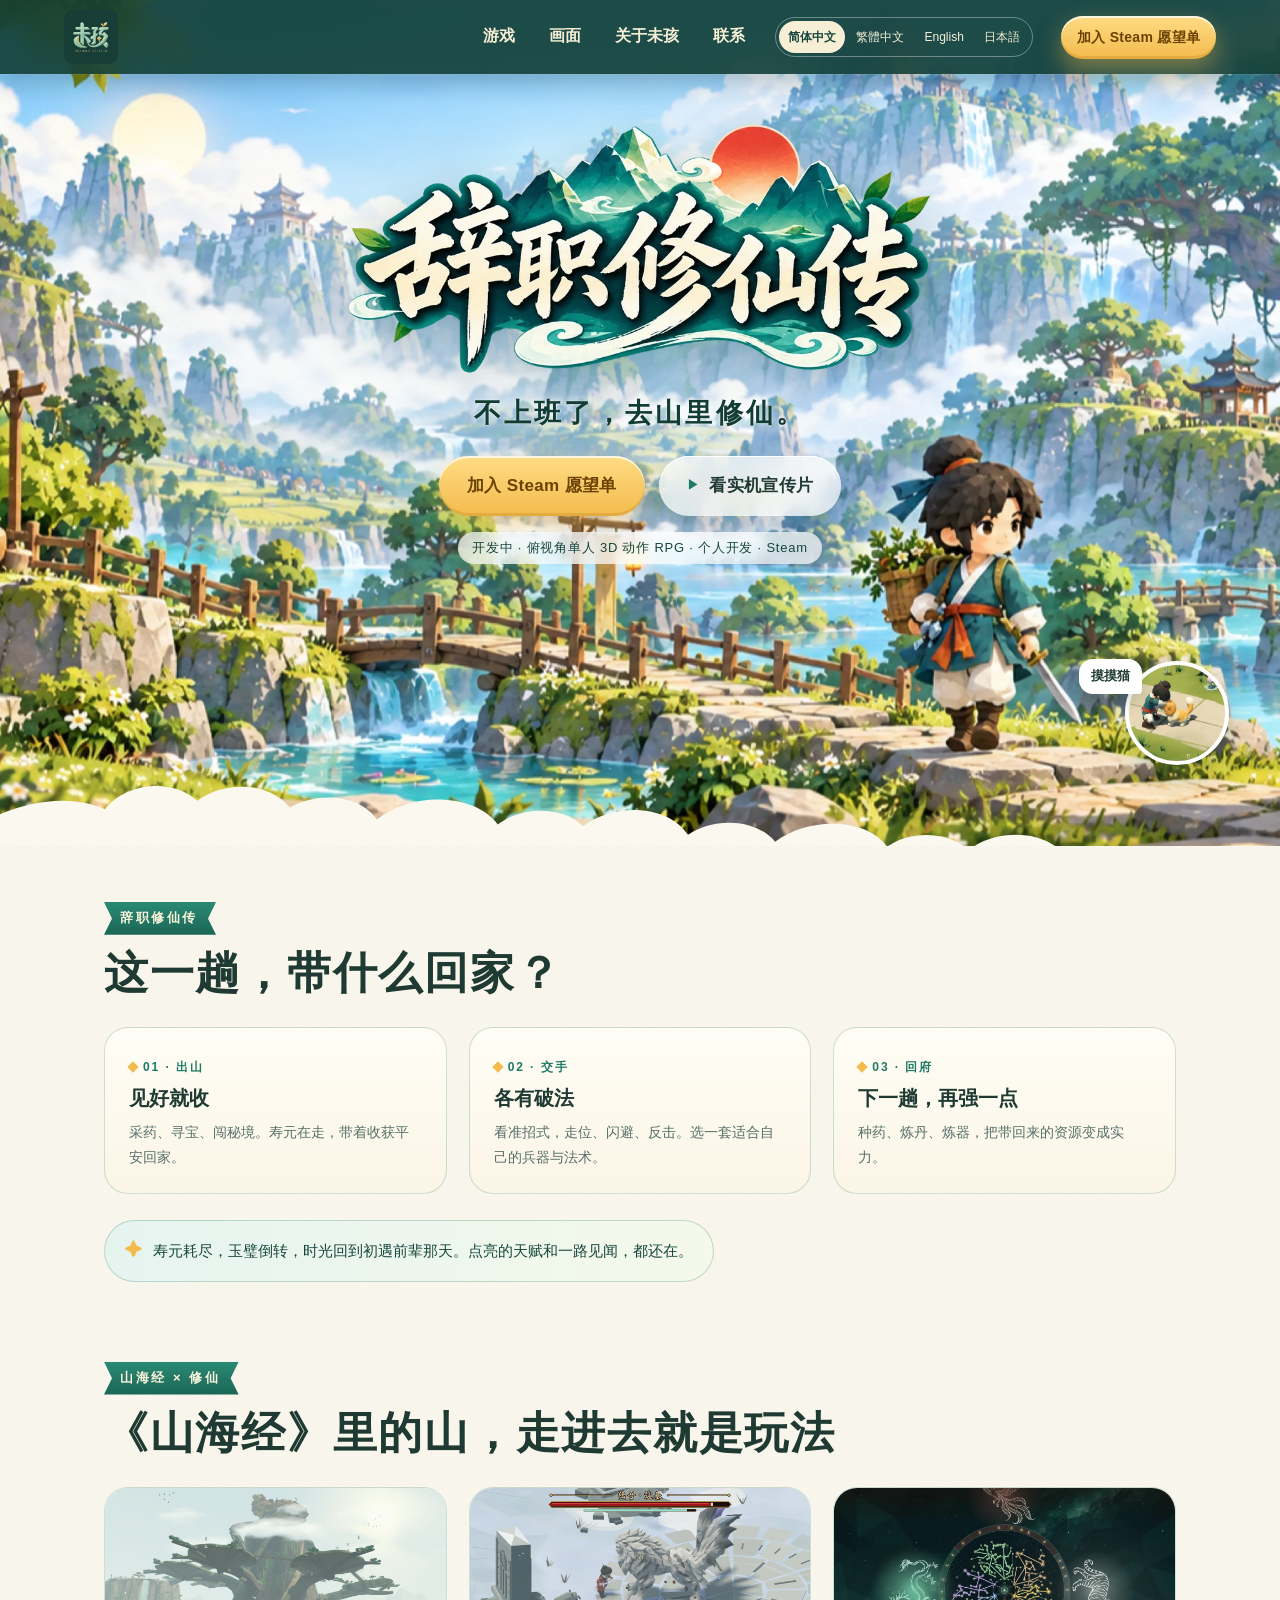
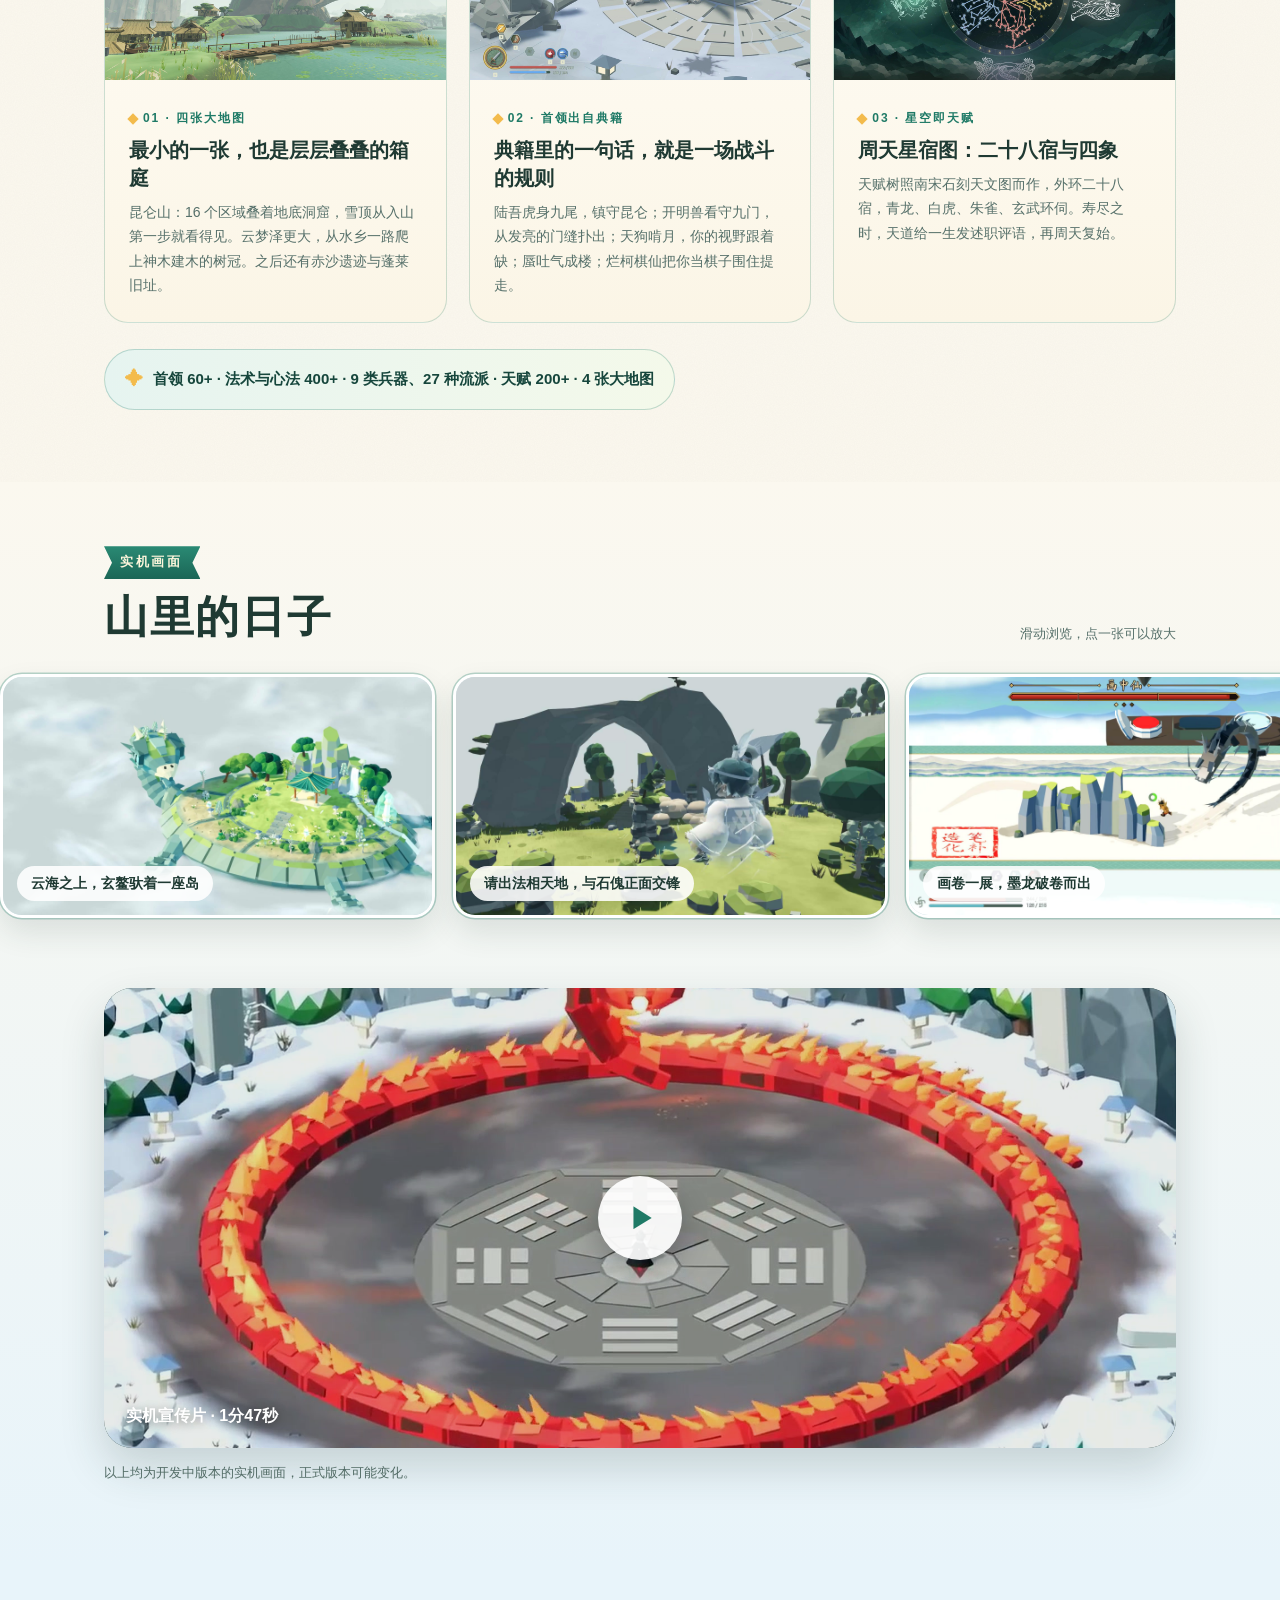
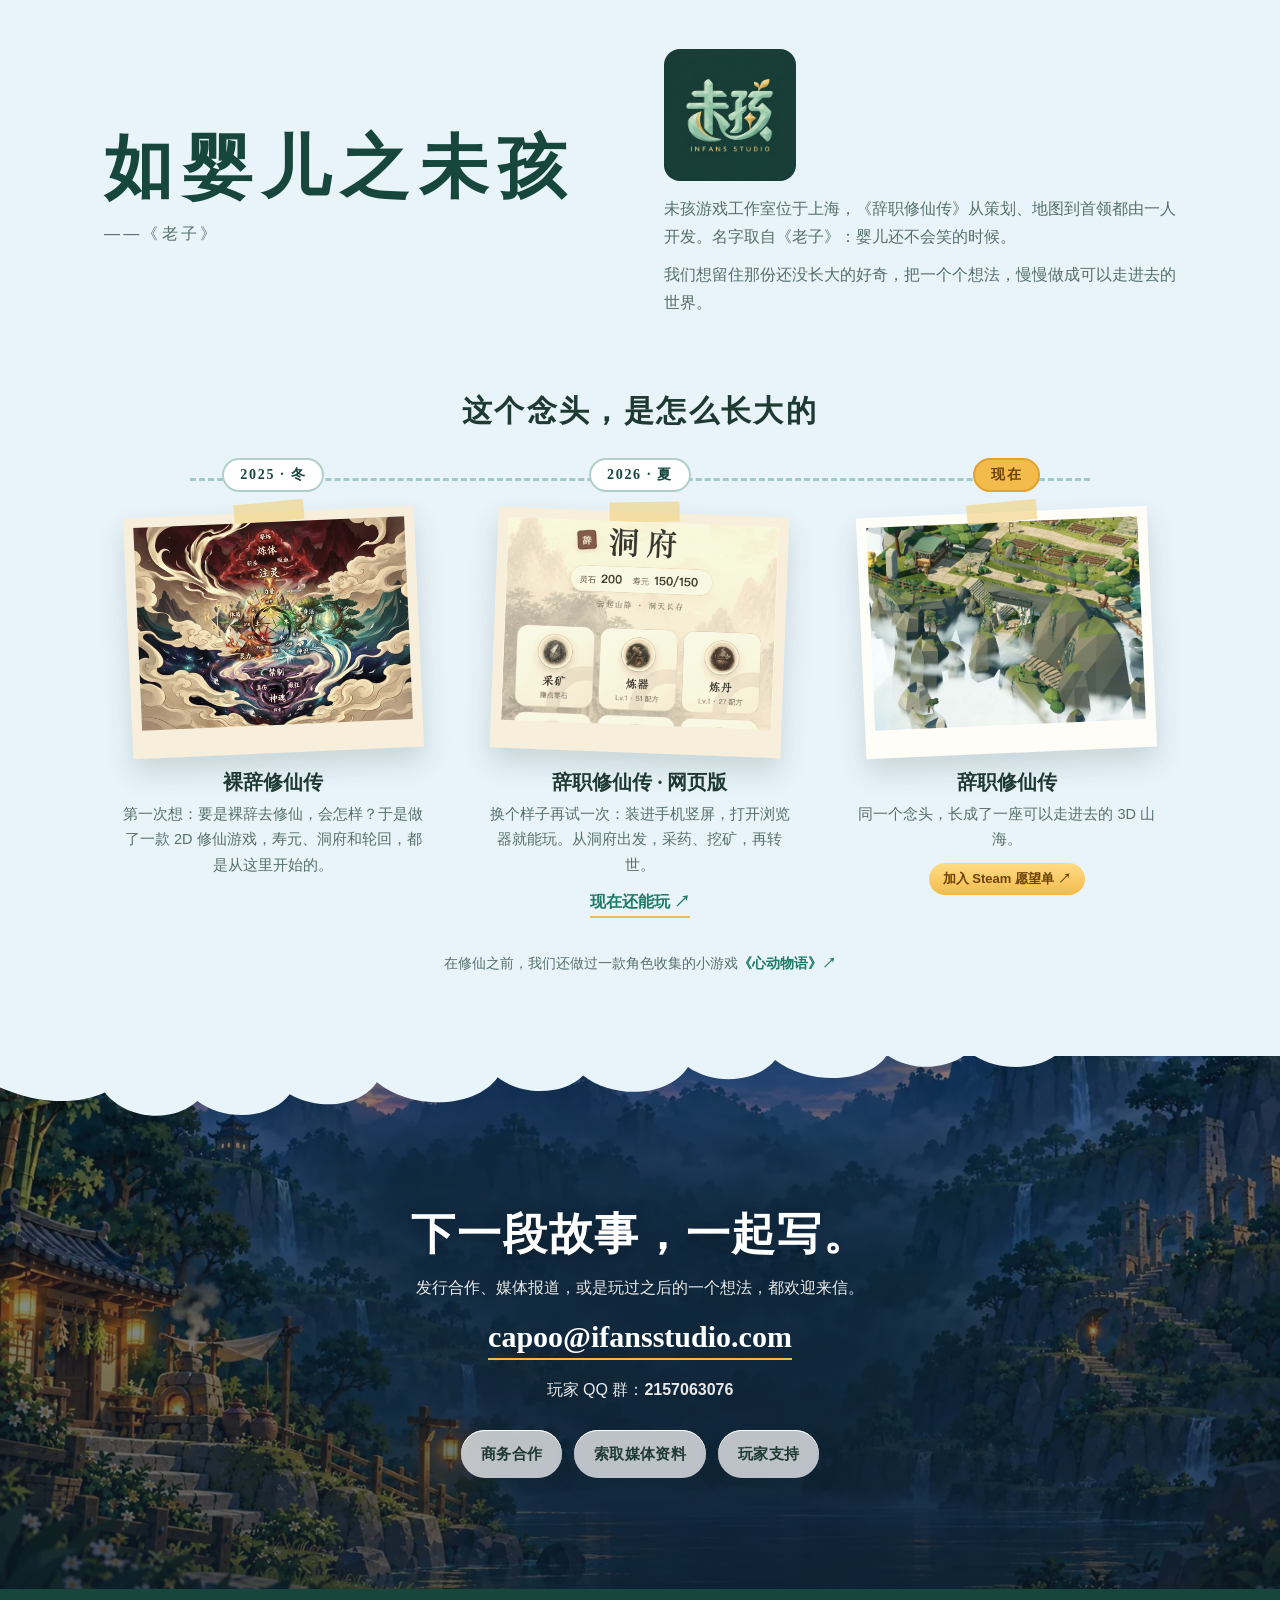
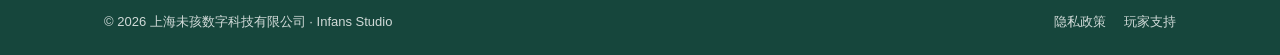
==== commit 2a506488: "release(site): 繁體中文 + 四语宣传片 (approved by Capoo 2026-11-14) Co-Authored-By: Claude Sonnet 5.5 <norepl" ====
--- a/index.html
+++ b/index.html
@@ -30,7 +30,8 @@
       <a href="#contact" data-i18n="nav.contact">联系</a>
     </nav>
     <div class="language-switch" role="group" aria-label="网页语言" data-i18n-aria-label="language.label" hidden>
-      <button type="button" data-language="zh-CN" lang="zh-CN" aria-pressed="true">中文</button>
+      <button type="button" data-language="zh-CN" lang="zh-CN" aria-pressed="true">简体中文</button>
+      <button type="button" data-language="zh-TW" lang="zh-TW" aria-pressed="false">繁體中文</button>
       <button type="button" data-language="en" lang="en" aria-pressed="false">English</button>
       <button type="button" data-language="ja" lang="ja" aria-pressed="false">日本語</button>
     </div>
@@ -198,7 +199,7 @@
   </footer>
   <dialog class="viewer" id="viewer"><button type="button" class="viewer-x" data-close aria-label="关闭" data-i18n-aria-label="viewer.close">×</button><div class="viewer-body" id="viewer-body"></div></dialog>
 
-  <script src="home/i18n.js?v=20261111-myth" defer></script>
-  <script src="home/main.js?v=20261111-myth" defer></script>
+  <script src="home/i18n.js?v=20261114-trailer" defer></script>
+  <script src="home/main.js?v=20261114-trailer" defer></script>
 </body>
 </html>
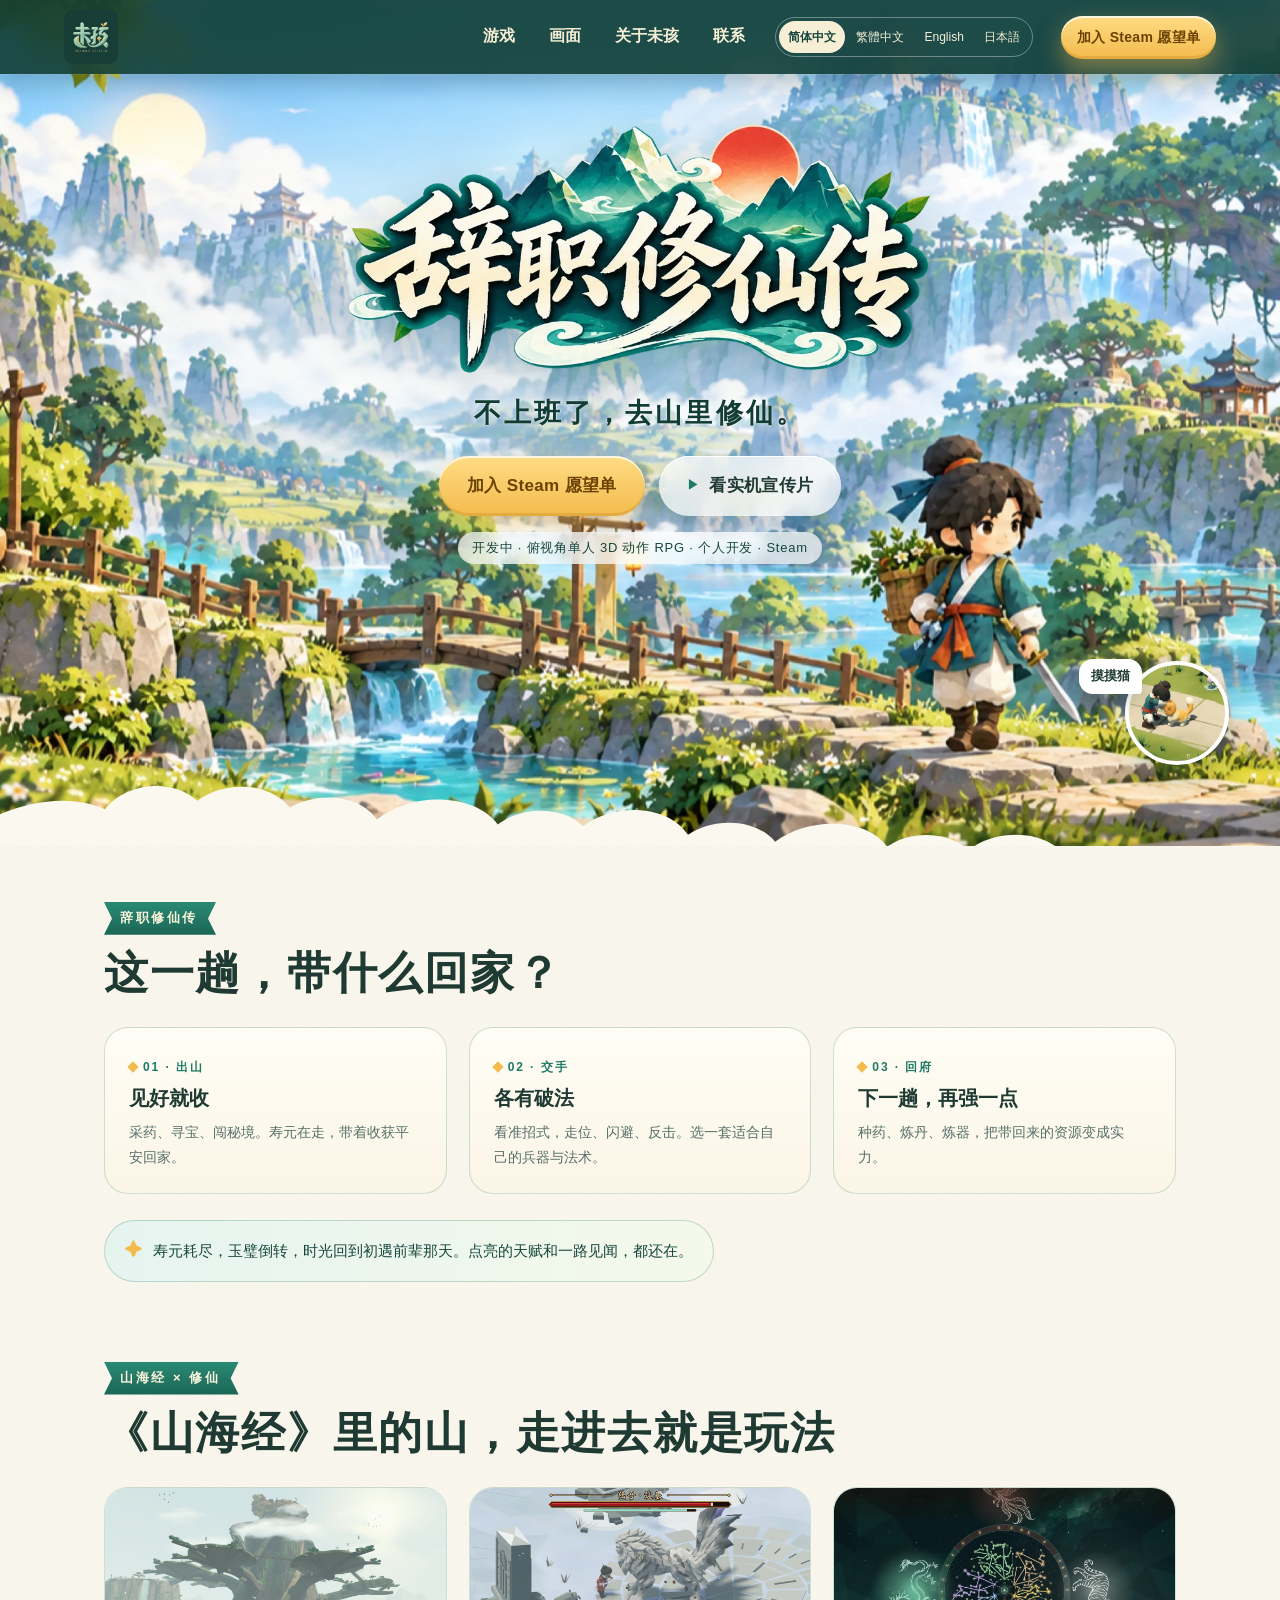
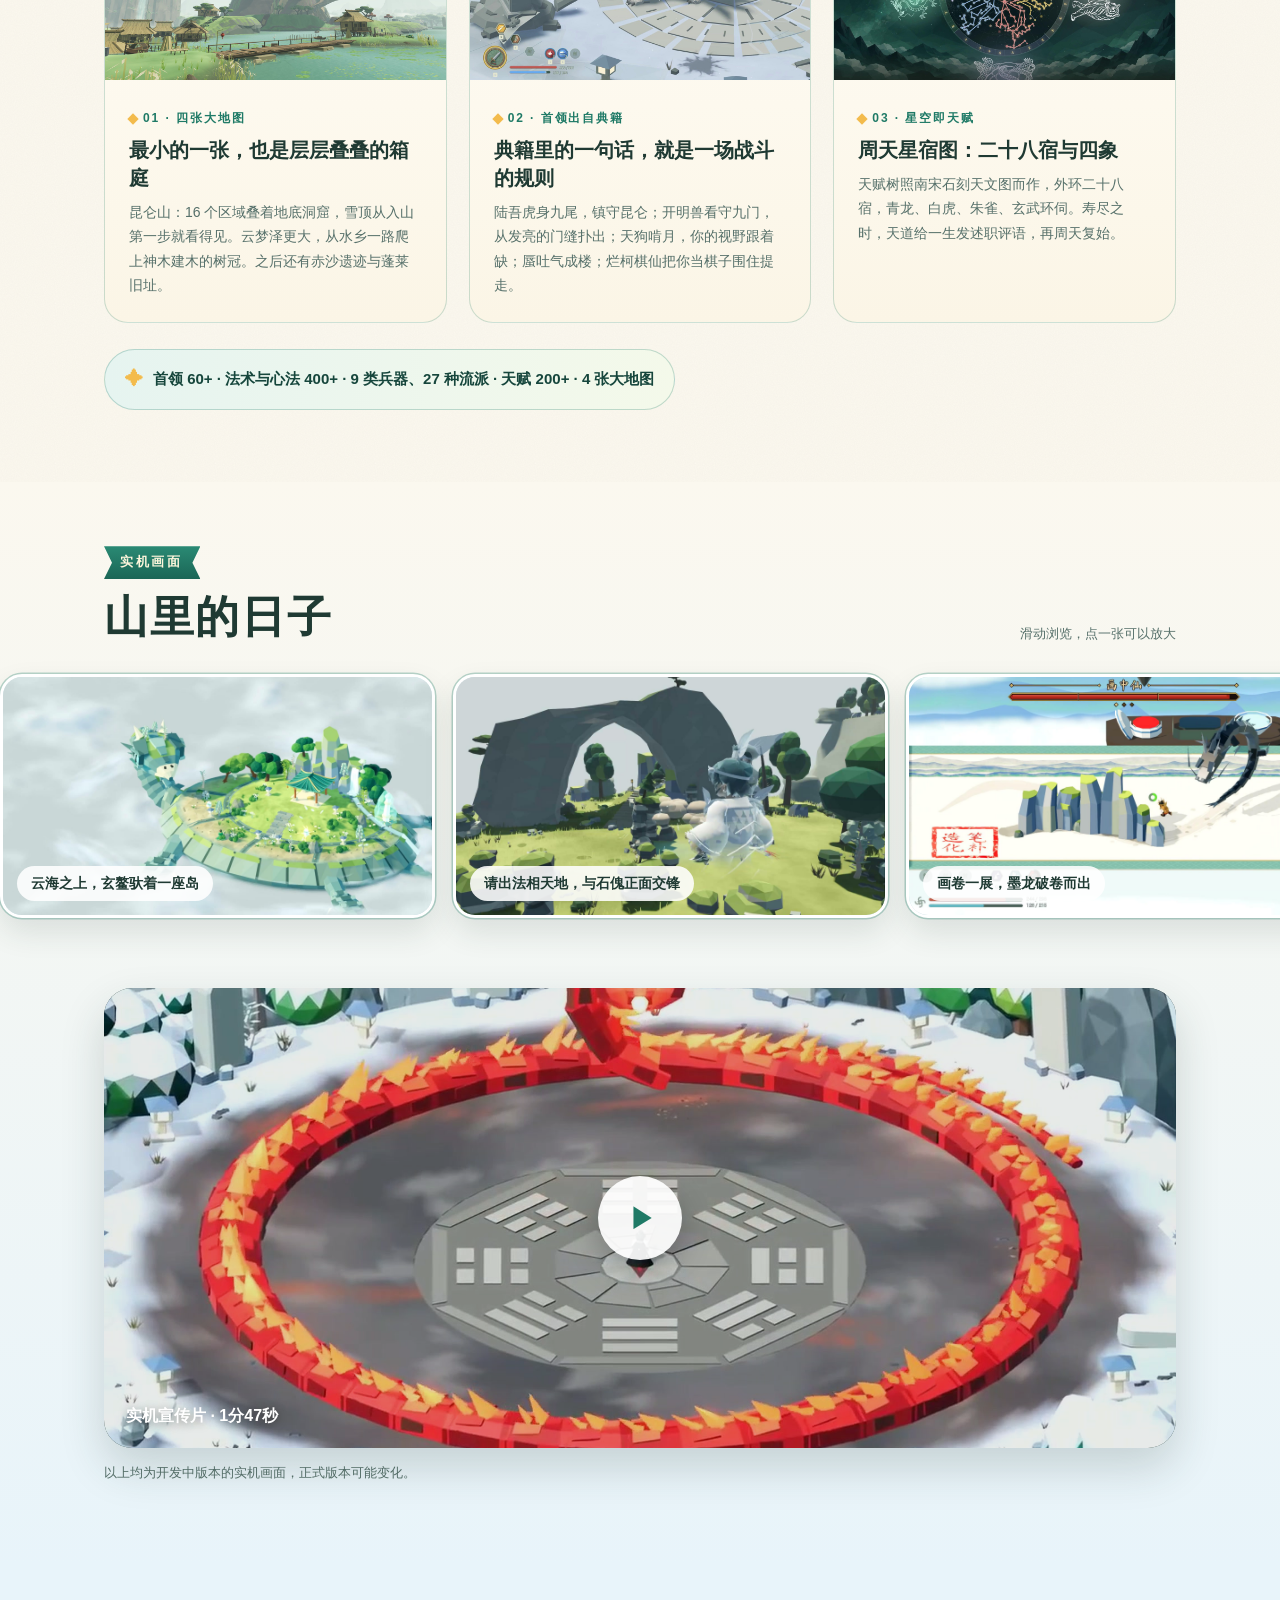
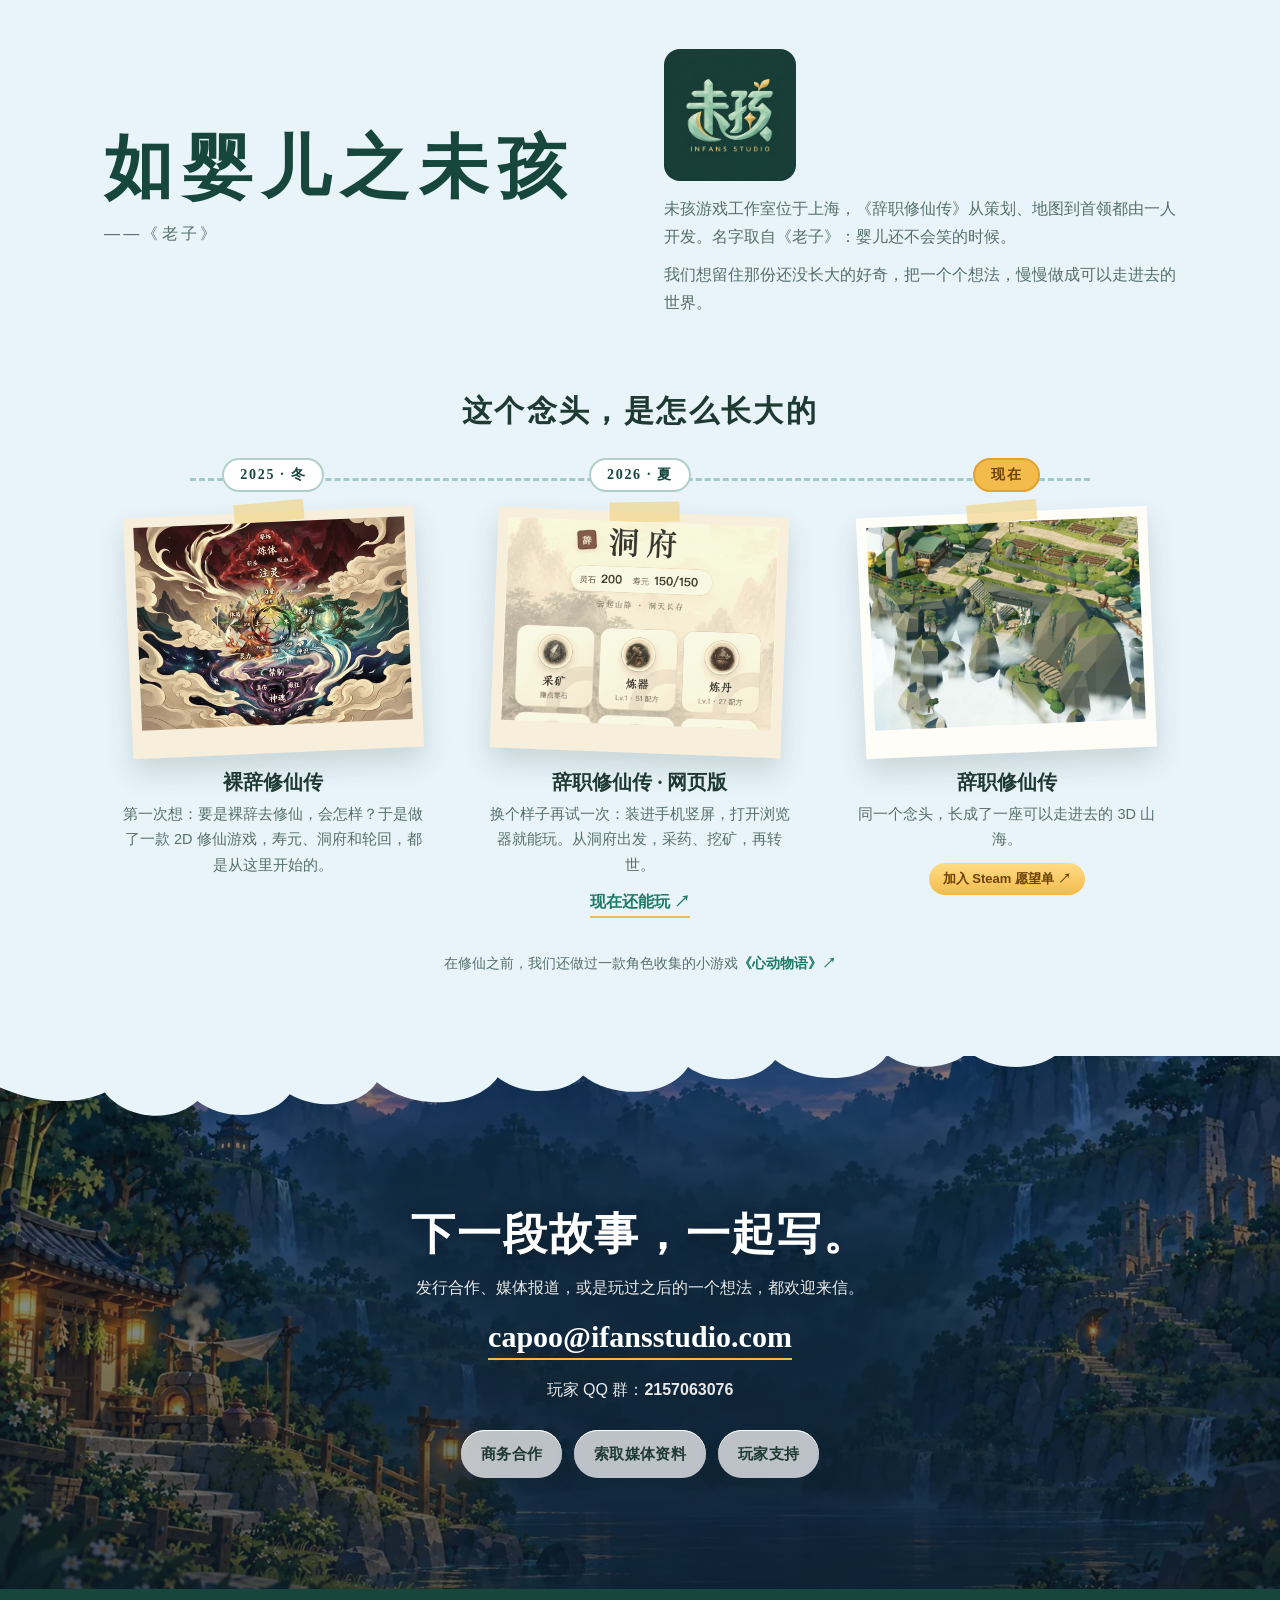
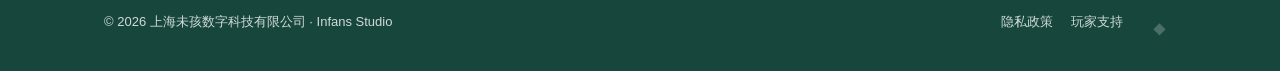
==== commit 1b604cd7: "release(game): 团长不好当 网页原型放到 games/raid-leader/,首页页脚加一个小入口 (requested by Capoo 2026-11-17) Co-Authore" ====
--- a/index.html
+++ b/index.html
@@ -194,7 +194,7 @@
   <footer class="foot">
     <div class="wrap foot-inner">
       <span data-i18n="footer.company">© 2026 上海未孩数字科技有限公司 · Infans Studio</span>
-      <span class="foot-links"><a href="https://www.ifansstudio.com/privacy.html" target="_blank" rel="noopener" data-i18n="privacy">隐私政策</a><a href="https://www.ifansstudio.com/support.html" target="_blank" rel="noopener" data-i18n="support">玩家支持</a></span>
+      <span class="foot-links"><a href="https://www.ifansstudio.com/privacy.html" target="_blank" rel="noopener" data-i18n="privacy">隐私政策</a><a href="https://www.ifansstudio.com/support.html" target="_blank" rel="noopener" data-i18n="support">玩家支持</a><a href="games/raid-leader/" rel="nofollow" aria-hidden="true" tabindex="-1" style="opacity:.28;padding:8px 10px;margin-left:2px;text-decoration:none">◆</a></span>
     </div>
   </footer>
   <dialog class="viewer" id="viewer"><button type="button" class="viewer-x" data-close aria-label="关闭" data-i18n-aria-label="viewer.close">×</button><div class="viewer-body" id="viewer-body"></div></dialog>
